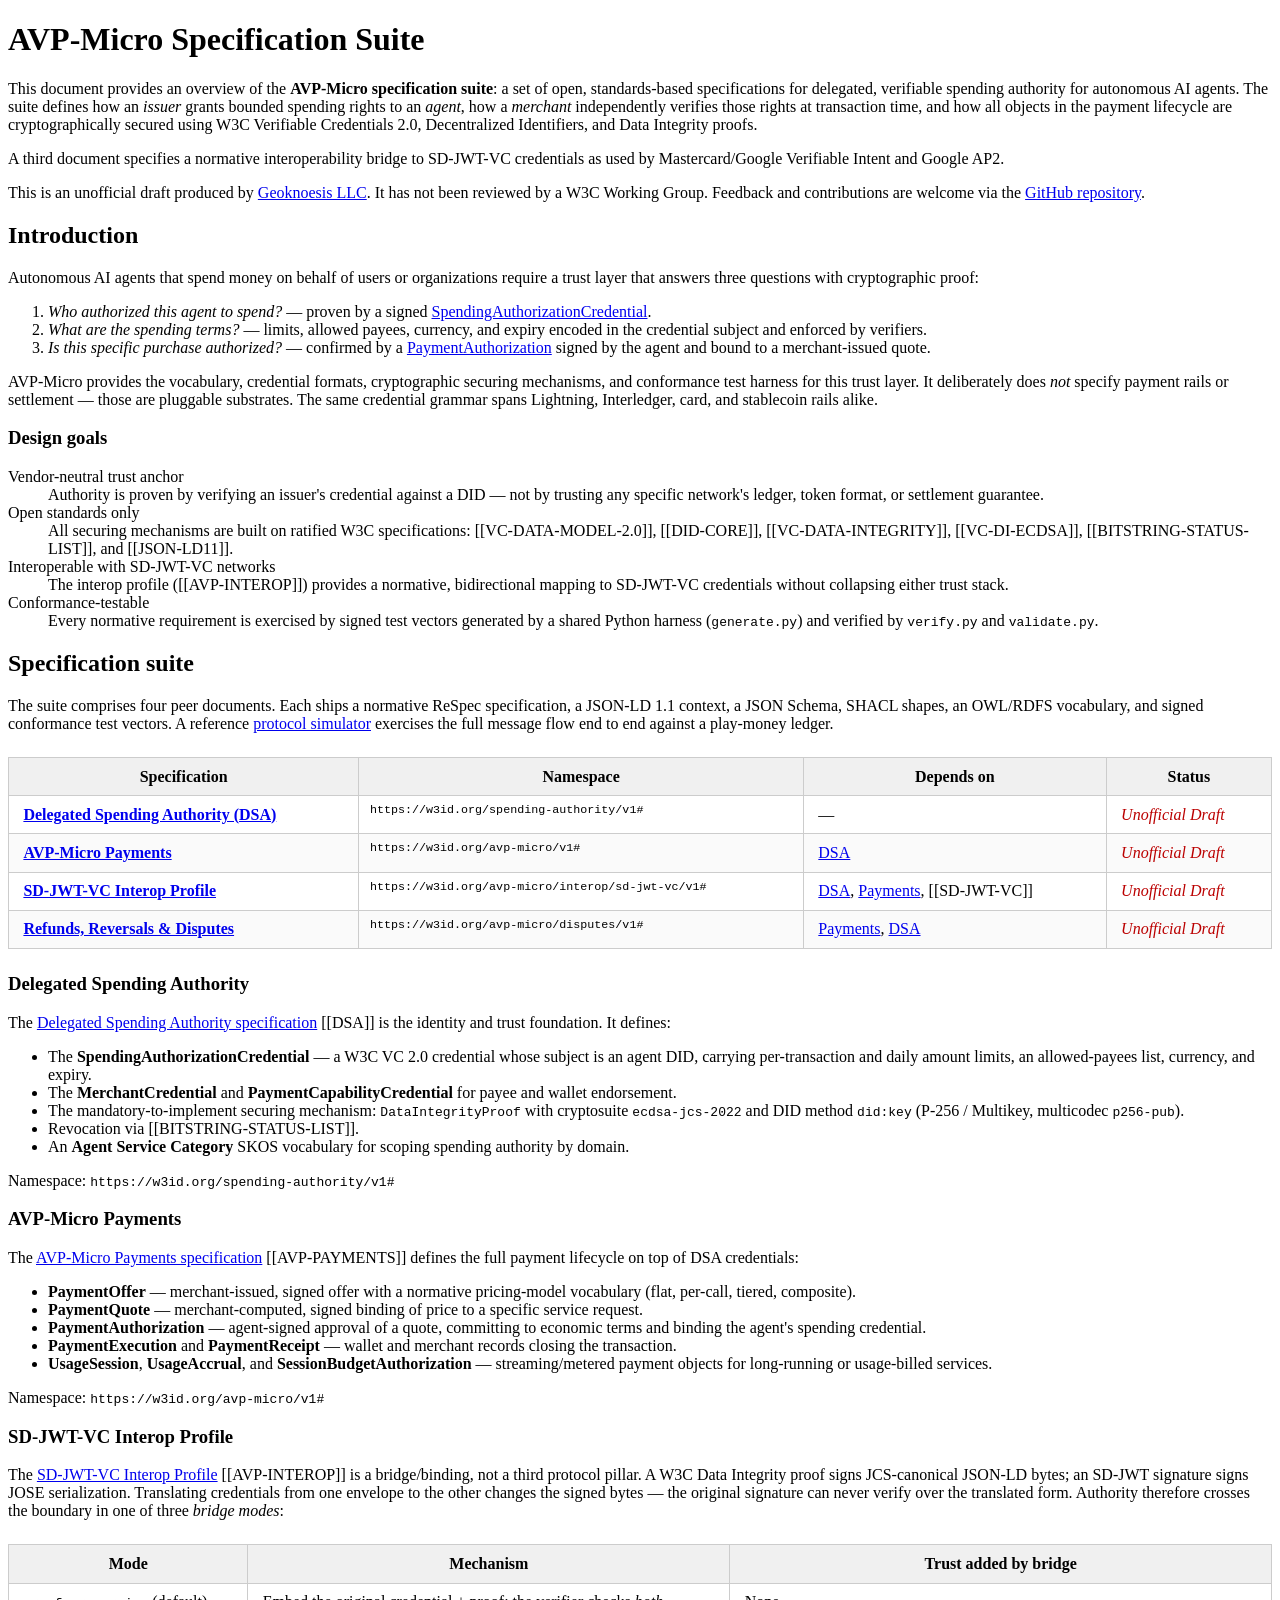
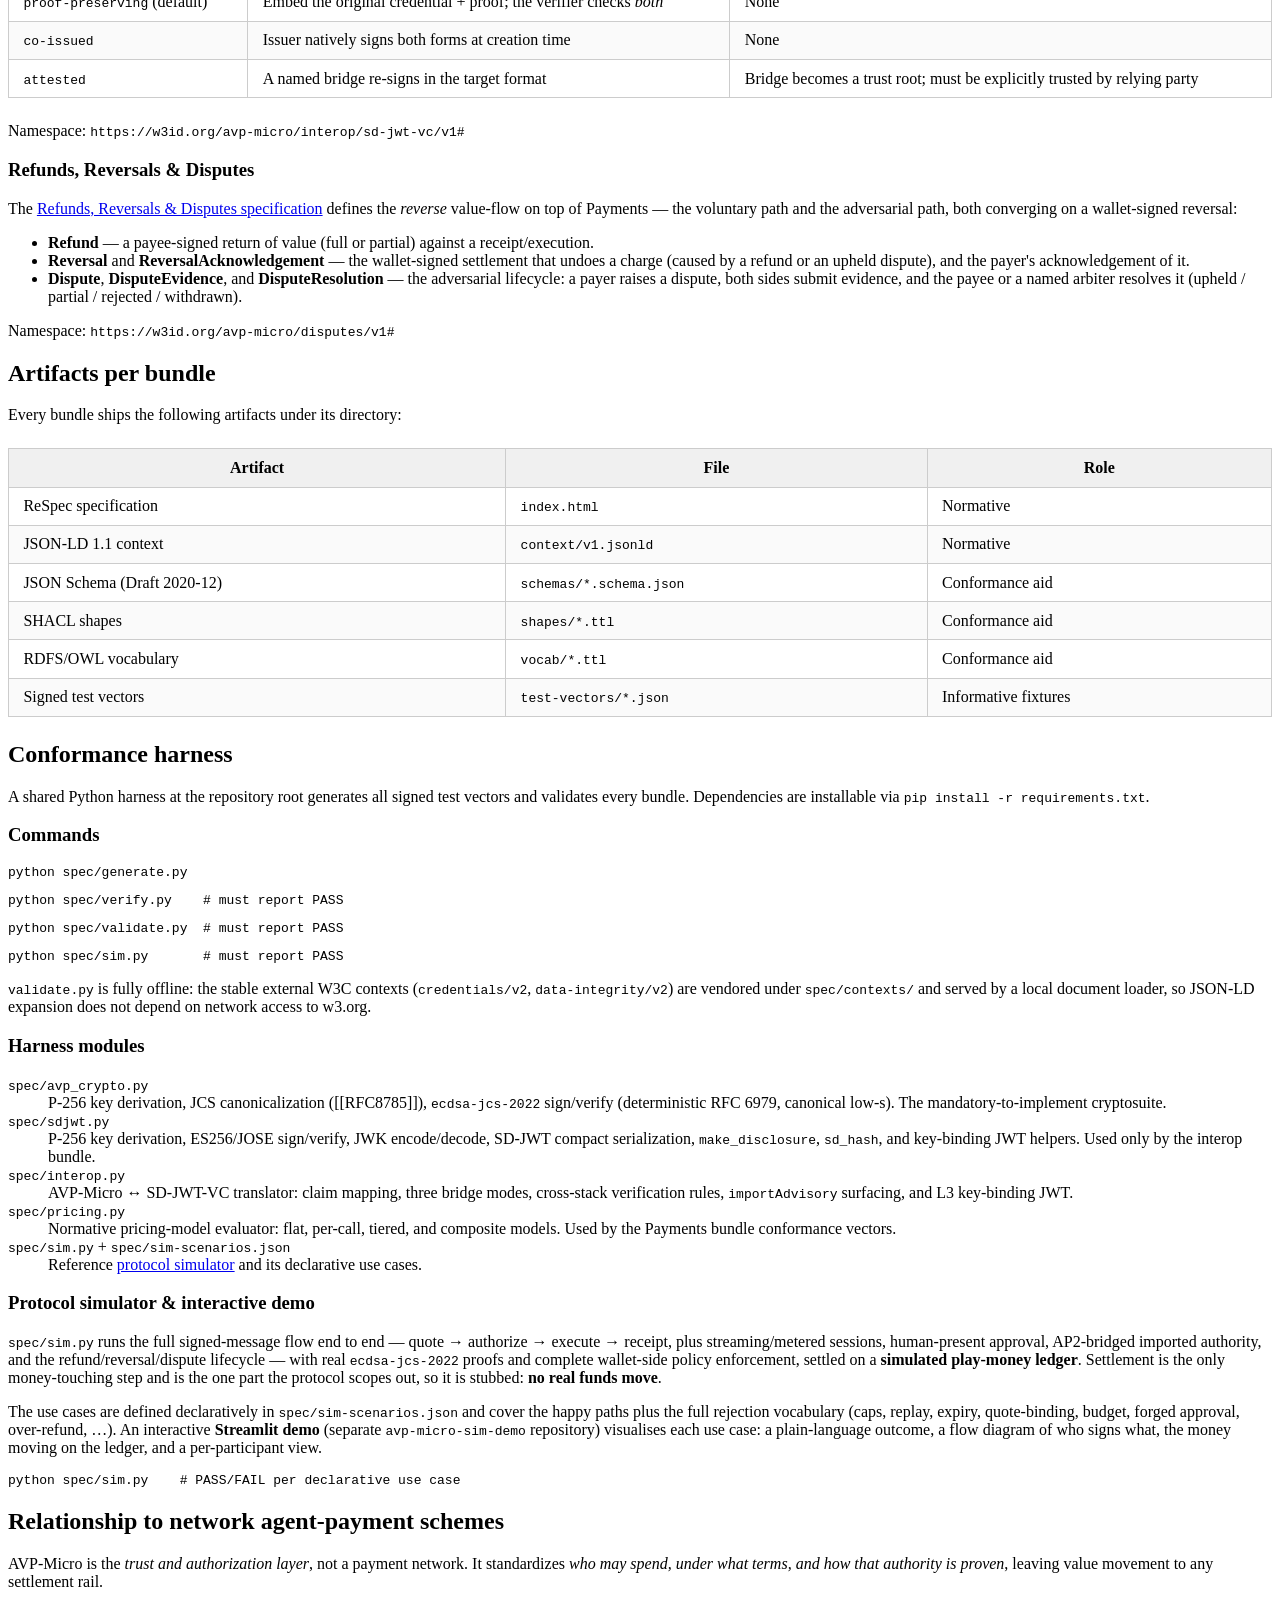
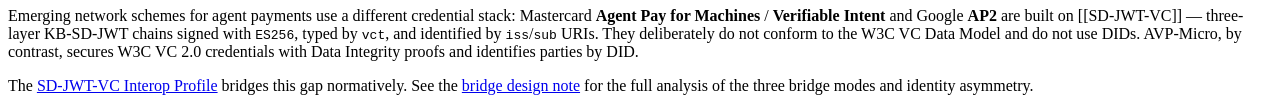
==== index.html @ 28536b00 "docs+sim: landing pages cover 4 bundles + simulator; add pay-per-token streaming - index.html / READ" ====
<!DOCTYPE html>
<html lang="en">
<head>
  <meta charset="utf-8">
  <title>AVP-Micro Specification Suite</title>
  <script src="https://www.w3.org/Tools/respec/respec-w3c" class="remove" defer></script>
  <script class="remove">
    const respecConfig = {
      specStatus: "unofficial",
      shortName: "avp-micro",
      subtitle: "Vendor-neutral trust and authorization for AI agent payments",
      edDraftURI: "https://geoknoesis.github.io/avp-micro-spec/",
      editors: [
        {
          name: "Stephane Fellah",
          company: "Geoknoesis LLC",
          companyURL: "https://geoknoesis.com",
        },
      ],
      github: {
        repoURL: "https://github.com/geoknoesis/avp-micro-spec",
        branch: "master",
      },
      license: "cc-by",
      lint: { "no-unused-dfns": false },
      xref: ["vc-data-model-2.0", "did-core", "INFRA"],
      localBiblio: {
        "DSA": {
          title: "Delegated Spending Authority",
          href: "spec/authority/",
          publisher: "Geoknoesis LLC",
        },
        "AVP-PAYMENTS": {
          title: "AVP-Micro Payments",
          href: "spec/payments/",
          publisher: "Geoknoesis LLC",
        },
        "AVP-INTEROP": {
          title: "AVP-Micro ⇄ SD-JWT-VC Interop Profile",
          href: "spec/interop-sd-jwt-vc/",
          publisher: "Geoknoesis LLC",
        },
        "RFC8785": {
          title: "JSON Canonicalization Scheme (JCS)",
          href: "https://www.rfc-editor.org/rfc/rfc8785",
          authors: ["A. Rundgren", "B. Jordan", "S. Erdtman"],
          date: "June 2020",
          status: "Informational",
          publisher: "IETF",
        },
        "SD-JWT-VC": {
          title: "SD-JWT-based Verifiable Credentials (SD-JWT VC)",
          href: "https://www.ietf.org/archive/id/draft-ietf-oauth-sd-jwt-vc-08.html",
          publisher: "IETF",
        },
        "VC-DATA-INTEGRITY": {
          title: "Verifiable Credential Data Integrity 1.0",
          href: "https://www.w3.org/TR/vc-data-integrity/",
          status: "REC",
          publisher: "W3C",
        },
        "VC-DI-ECDSA": {
          title: "Verifiable Credential Data Integrity ECDSA Cryptosuites v1.0",
          href: "https://www.w3.org/TR/vc-di-ecdsa/",
          status: "REC",
          publisher: "W3C",
        },
        "VC-DI-EDDSA": {
          title: "Verifiable Credential Data Integrity EdDSA Cryptosuites v1.0",
          href: "https://www.w3.org/TR/vc-di-eddsa/",
          status: "REC",
          publisher: "W3C",
        },
        "BITSTRING-STATUS-LIST": {
          title: "Bitstring Status List v1.0",
          href: "https://www.w3.org/TR/vc-bitstring-status-list/",
          status: "REC",
          publisher: "W3C",
        },
        "JSON-LD11": {
          title: "JSON-LD 1.1",
          href: "https://www.w3.org/TR/json-ld11/",
          status: "REC",
          publisher: "W3C",
        },
      },
    };
  </script>
  <style>
    .spec-table { width: 100%; border-collapse: collapse; margin: 1.5em 0; }
    .spec-table th, .spec-table td { padding: .6em .9em; border: 1px solid #ccc; vertical-align: top; }
    .spec-table th { background: #f0f0f0; font-weight: bold; }
    .spec-table tr:nth-child(even) td { background: #fafafa; }
    .dep-arrow { color: #666; font-size: .9em; }
    .status-unofficial { color: #b00; font-style: italic; }
    .artifact-list { margin: 0; padding-left: 1.4em; }
    .artifact-list li { margin: .25em 0; }
    .namespace { font-family: monospace; font-size: .9em; word-break: break-all; }
  </style>
</head>
<body>

<h1 id="title">AVP-Micro Specification Suite</h1>

<!-- ═══════════════════ ABSTRACT ═══════════════════ -->
<section id="abstract">
  <p>
    This document provides an overview of the <strong>AVP-Micro specification suite</strong>:
    a set of open, standards-based specifications for delegated, verifiable spending authority
    for autonomous AI agents. The suite defines how an <em>issuer</em> grants bounded spending
    rights to an <em>agent</em>, how a <em>merchant</em> independently verifies those rights at
    transaction time, and how all objects in the payment lifecycle are cryptographically secured
    using W3C Verifiable Credentials 2.0, Decentralized Identifiers, and Data Integrity proofs.
  </p>
  <p>
    A third document specifies a normative interoperability bridge to SD-JWT-VC credentials as
    used by Mastercard/Google Verifiable Intent and Google AP2.
  </p>
</section>

<!-- ═══════════════════ SOTD ═══════════════════ -->
<section id="sotd">
  <p>
    This is an unofficial draft produced by
    <a href="https://geoknoesis.com">Geoknoesis LLC</a>. It has not been reviewed by a W3C
    Working Group. Feedback and contributions are welcome via the
    <a href="https://github.com/geoknoesis/avp-micro-spec">GitHub repository</a>.
  </p>
</section>

<!-- ═══════════════════ INTRODUCTION ═══════════════════ -->
<section id="introduction">
  <h2>Introduction</h2>
  <p>
    Autonomous AI agents that spend money on behalf of users or organizations require a trust
    layer that answers three questions with cryptographic proof:
  </p>
  <ol>
    <li><em>Who authorized this agent to spend?</em> — proven by a signed
      <a href="spec/authority/#dfn-spendingauthorizationcredential">SpendingAuthorizationCredential</a>.</li>
    <li><em>What are the spending terms?</em> — limits, allowed payees, currency, and expiry
      encoded in the credential subject and enforced by verifiers.</li>
    <li><em>Is this specific purchase authorized?</em> — confirmed by a
      <a href="spec/payments/#dfn-paymentauthorization">PaymentAuthorization</a> signed by the
      agent and bound to a merchant-issued quote.</li>
  </ol>
  <p>
    AVP-Micro provides the vocabulary, credential formats, cryptographic securing mechanisms,
    and conformance test harness for this trust layer. It deliberately does <em>not</em> specify
    payment rails or settlement — those are pluggable substrates. The same credential grammar
    spans Lightning, Interledger, card, and stablecoin rails alike.
  </p>

  <section id="design-goals">
    <h3>Design goals</h3>
    <dl>
      <dt>Vendor-neutral trust anchor</dt>
      <dd>Authority is proven by verifying an issuer's credential against a DID — not by
        trusting any specific network's ledger, token format, or settlement guarantee.</dd>
      <dt>Open standards only</dt>
      <dd>All securing mechanisms are built on ratified W3C specifications:
        [[VC-DATA-MODEL-2.0]], [[DID-CORE]], [[VC-DATA-INTEGRITY]], [[VC-DI-ECDSA]],
        [[BITSTRING-STATUS-LIST]], and [[JSON-LD11]].</dd>
      <dt>Interoperable with SD-JWT-VC networks</dt>
      <dd>The interop profile ([[AVP-INTEROP]]) provides a normative, bidirectional mapping to
        SD-JWT-VC credentials without collapsing either trust stack.</dd>
      <dt>Conformance-testable</dt>
      <dd>Every normative requirement is exercised by signed test vectors generated by a shared
        Python harness (<code>generate.py</code>) and verified by <code>verify.py</code> and
        <code>validate.py</code>.</dd>
    </dl>
  </section>
</section>

<!-- ═══════════════════ SPECIFICATION SUITE ═══════════════════ -->
<section id="suite">
  <h2>Specification suite</h2>
  <p>
    The suite comprises four peer documents. Each ships a normative ReSpec specification,
    a JSON-LD 1.1 context, a JSON Schema, SHACL shapes, an OWL/RDFS vocabulary, and signed
    conformance test vectors. A reference <a href="#simulator">protocol simulator</a> exercises
    the full message flow end to end against a play-money ledger.
  </p>

  <table class="spec-table">
    <thead>
      <tr>
        <th>Specification</th>
        <th>Namespace</th>
        <th>Depends on</th>
        <th>Status</th>
      </tr>
    </thead>
    <tbody>
      <tr>
        <td><a href="spec/authority/"><strong>Delegated Spending Authority (DSA)</strong></a></td>
        <td class="namespace">https://w3id.org/spending-authority/v1#</td>
        <td>—</td>
        <td class="status-unofficial">Unofficial Draft</td>
      </tr>
      <tr>
        <td><a href="spec/payments/"><strong>AVP-Micro Payments</strong></a></td>
        <td class="namespace">https://w3id.org/avp-micro/v1#</td>
        <td><a href="spec/authority/">DSA</a></td>
        <td class="status-unofficial">Unofficial Draft</td>
      </tr>
      <tr>
        <td><a href="spec/interop-sd-jwt-vc/"><strong>SD-JWT-VC Interop Profile</strong></a></td>
        <td class="namespace">https://w3id.org/avp-micro/interop/sd-jwt-vc/v1#</td>
        <td><a href="spec/authority/">DSA</a>, <a href="spec/payments/">Payments</a>, [[SD-JWT-VC]]</td>
        <td class="status-unofficial">Unofficial Draft</td>
      </tr>
      <tr>
        <td><a href="spec/disputes/"><strong>Refunds, Reversals &amp; Disputes</strong></a></td>
        <td class="namespace">https://w3id.org/avp-micro/disputes/v1#</td>
        <td><a href="spec/payments/">Payments</a>, <a href="spec/authority/">DSA</a></td>
        <td class="status-unofficial">Unofficial Draft</td>
      </tr>
    </tbody>
  </table>

  <section id="dsa-overview">
    <h3>Delegated Spending Authority</h3>
    <p>
      The <a href="spec/authority/">Delegated Spending Authority specification</a> [[DSA]] is
      the identity and trust foundation. It defines:
    </p>
    <ul>
      <li>The <strong>SpendingAuthorizationCredential</strong> — a W3C VC 2.0 credential whose
        subject is an agent DID, carrying per-transaction and daily amount limits, an
        allowed-payees list, currency, and expiry.</li>
      <li>The <strong>MerchantCredential</strong> and <strong>PaymentCapabilityCredential</strong>
        for payee and wallet endorsement.</li>
      <li>The mandatory-to-implement securing mechanism: <code>DataIntegrityProof</code> with
        cryptosuite <code>ecdsa-jcs-2022</code> and DID method <code>did:key</code>
        (P-256 / Multikey, multicodec <code>p256-pub</code>).</li>
      <li>Revocation via [[BITSTRING-STATUS-LIST]].</li>
      <li>An <strong>Agent Service Category</strong> SKOS vocabulary for scoping spending
        authority by domain.</li>
    </ul>
    <p>Namespace: <code>https://w3id.org/spending-authority/v1#</code></p>
  </section>

  <section id="payments-overview">
    <h3>AVP-Micro Payments</h3>
    <p>
      The <a href="spec/payments/">AVP-Micro Payments specification</a> [[AVP-PAYMENTS]] defines
      the full payment lifecycle on top of DSA credentials:
    </p>
    <ul>
      <li><strong>PaymentOffer</strong> — merchant-issued, signed offer with a normative
        pricing-model vocabulary (flat, per-call, tiered, composite).</li>
      <li><strong>PaymentQuote</strong> — merchant-computed, signed binding of price to a
        specific service request.</li>
      <li><strong>PaymentAuthorization</strong> — agent-signed approval of a quote, committing
        to economic terms and binding the agent's spending credential.</li>
      <li><strong>PaymentExecution</strong> and <strong>PaymentReceipt</strong> — wallet and
        merchant records closing the transaction.</li>
      <li><strong>UsageSession</strong>, <strong>UsageAccrual</strong>, and
        <strong>SessionBudgetAuthorization</strong> — streaming/metered payment objects for
        long-running or usage-billed services.</li>
    </ul>
    <p>Namespace: <code>https://w3id.org/avp-micro/v1#</code></p>
  </section>

  <section id="interop-overview">
    <h3>SD-JWT-VC Interop Profile</h3>
    <p>
      The <a href="spec/interop-sd-jwt-vc/">SD-JWT-VC Interop Profile</a> [[AVP-INTEROP]] is a
      bridge/binding, not a third protocol pillar. A W3C Data Integrity proof signs
      JCS-canonical JSON-LD bytes; an SD-JWT signature signs JOSE serialization. Translating
      credentials from one envelope to the other changes the signed bytes — the original
      signature can never verify over the translated form. Authority therefore crosses the
      boundary in one of three <dfn>bridge modes</dfn>:
    </p>
    <table class="spec-table">
      <thead>
        <tr><th>Mode</th><th>Mechanism</th><th>Trust added by bridge</th></tr>
      </thead>
      <tbody>
        <tr>
          <td><code>proof-preserving</code> (default)</td>
          <td>Embed the original credential + proof; the verifier checks <em>both</em></td>
          <td>None</td>
        </tr>
        <tr>
          <td><code>co-issued</code></td>
          <td>Issuer natively signs both forms at creation time</td>
          <td>None</td>
        </tr>
        <tr>
          <td><code>attested</code></td>
          <td>A named bridge re-signs in the target format</td>
          <td>Bridge becomes a trust root; must be explicitly trusted by relying party</td>
        </tr>
      </tbody>
    </table>
    <p>Namespace: <code>https://w3id.org/avp-micro/interop/sd-jwt-vc/v1#</code></p>
  </section>

  <section id="disputes-overview">
    <h3>Refunds, Reversals &amp; Disputes</h3>
    <p>
      The <a href="spec/disputes/">Refunds, Reversals &amp; Disputes specification</a> defines the
      <em>reverse</em> value-flow on top of Payments — the voluntary path and the adversarial
      path, both converging on a wallet-signed reversal:
    </p>
    <ul>
      <li><strong>Refund</strong> — a payee-signed return of value (full or partial) against a
        receipt/execution.</li>
      <li><strong>Reversal</strong> and <strong>ReversalAcknowledgement</strong> — the
        wallet-signed settlement that undoes a charge (caused by a refund or an upheld dispute),
        and the payer's acknowledgement of it.</li>
      <li><strong>Dispute</strong>, <strong>DisputeEvidence</strong>, and
        <strong>DisputeResolution</strong> — the adversarial lifecycle: a payer raises a dispute,
        both sides submit evidence, and the payee or a named arbiter resolves it (upheld /
        partial / rejected / withdrawn).</li>
    </ul>
    <p>Namespace: <code>https://w3id.org/avp-micro/disputes/v1#</code></p>
  </section>
</section>

<!-- ═══════════════════ ARTIFACTS ═══════════════════ -->
<section id="artifacts">
  <h2>Artifacts per bundle</h2>
  <p>Every bundle ships the following artifacts under its directory:</p>
  <table class="spec-table">
    <thead>
      <tr><th>Artifact</th><th>File</th><th>Role</th></tr>
    </thead>
    <tbody>
      <tr>
        <td>ReSpec specification</td>
        <td><code>index.html</code></td>
        <td>Normative</td>
      </tr>
      <tr>
        <td>JSON-LD 1.1 context</td>
        <td><code>context/v1.jsonld</code></td>
        <td>Normative</td>
      </tr>
      <tr>
        <td>JSON Schema (Draft 2020-12)</td>
        <td><code>schemas/*.schema.json</code></td>
        <td>Conformance aid</td>
      </tr>
      <tr>
        <td>SHACL shapes</td>
        <td><code>shapes/*.ttl</code></td>
        <td>Conformance aid</td>
      </tr>
      <tr>
        <td>RDFS/OWL vocabulary</td>
        <td><code>vocab/*.ttl</code></td>
        <td>Conformance aid</td>
      </tr>
      <tr>
        <td>Signed test vectors</td>
        <td><code>test-vectors/*.json</code></td>
        <td>Informative fixtures</td>
      </tr>
    </tbody>
  </table>
</section>

<!-- ═══════════════════ CONFORMANCE HARNESS ═══════════════════ -->
<section id="harness">
  <h2>Conformance harness</h2>
  <p>
    A shared Python harness at the repository root generates all signed test vectors and
    validates every bundle. Dependencies are installable via <code>pip install -r
    requirements.txt</code>.
  </p>

  <section id="harness-commands">
    <h3>Commands</h3>
    <pre class="example" title="Regenerate all test vectors">python spec/generate.py</pre>
    <pre class="example" title="Verify proofs, bindings, policy, and interop round-trip">python spec/verify.py    # must report PASS</pre>
    <pre class="example" title="Validate Turtle, JSON-LD expansion, JSON Schema, and SHACL">python spec/validate.py  # must report PASS</pre>
    <pre class="example" title="Run the protocol simulator over the declarative use cases">python spec/sim.py       # must report PASS</pre>
    <p>
      <code>validate.py</code> is fully offline: the stable external W3C contexts
      (<code>credentials/v2</code>, <code>data-integrity/v2</code>) are vendored under
      <code>spec/contexts/</code> and served by a local document loader, so JSON-LD
      expansion does not depend on network access to w3.org.
    </p>
  </section>

  <section id="harness-modules">
    <h3>Harness modules</h3>
    <dl>
      <dt><code>spec/avp_crypto.py</code></dt>
      <dd>P-256 key derivation, JCS canonicalization ([[RFC8785]]),
        <code>ecdsa-jcs-2022</code> sign/verify (deterministic RFC 6979, canonical
        low-s). The mandatory-to-implement cryptosuite.</dd>
      <dt><code>spec/sdjwt.py</code></dt>
      <dd>P-256 key derivation, ES256/JOSE sign/verify, JWK encode/decode, SD-JWT compact
        serialization, <code>make_disclosure</code>, <code>sd_hash</code>, and key-binding
        JWT helpers. Used only by the interop bundle.</dd>
      <dt><code>spec/interop.py</code></dt>
      <dd>AVP-Micro ↔ SD-JWT-VC translator: claim mapping, three bridge modes, cross-stack
        verification rules, <code>importAdvisory</code> surfacing, and L3 key-binding JWT.</dd>
      <dt><code>spec/pricing.py</code></dt>
      <dd>Normative pricing-model evaluator: flat, per-call, tiered, and composite models.
        Used by the Payments bundle conformance vectors.</dd>
      <dt><code>spec/sim.py</code> + <code>spec/sim-scenarios.json</code></dt>
      <dd>Reference <a href="#simulator">protocol simulator</a> and its declarative use cases.</dd>
    </dl>
  </section>

  <section id="simulator">
    <h3>Protocol simulator &amp; interactive demo</h3>
    <p>
      <code>spec/sim.py</code> runs the full signed-message flow end to end — quote → authorize
      → execute → receipt, plus streaming/metered sessions, human-present approval, AP2-bridged
      imported authority, and the refund/reversal/dispute lifecycle — with real
      <code>ecdsa-jcs-2022</code> proofs and complete wallet-side policy enforcement, settled on a
      <strong>simulated play-money ledger</strong>. Settlement is the only money-touching step and
      is the one part the protocol scopes out, so it is stubbed: <strong>no real funds move</strong>.
    </p>
    <p>
      The use cases are defined declaratively in <code>spec/sim-scenarios.json</code> and cover
      the happy paths plus the full rejection vocabulary (caps, replay, expiry, quote-binding,
      budget, forged approval, over-refund, …). An interactive
      <strong>Streamlit demo</strong> (separate <code>avp-micro-sim-demo</code> repository)
      visualises each use case: a plain-language outcome, a flow diagram of who signs what, the
      money moving on the ledger, and a per-participant view.
    </p>
    <pre class="example" title="Run the simulator headless">python spec/sim.py    # PASS/FAIL per declarative use case</pre>
  </section>
</section>

<!-- ═══════════════════ RELATIONSHIPS ═══════════════════ -->
<section id="ecosystem">
  <h2>Relationship to network agent-payment schemes</h2>
  <p>
    AVP-Micro is the <em>trust and authorization layer</em>, not a payment network. It
    standardizes <em>who may spend, under what terms, and how that authority is proven</em>,
    leaving value movement to any settlement rail.
  </p>
  <p>
    Emerging network schemes for agent payments use a different credential stack:
    Mastercard <strong>Agent Pay for Machines</strong> / <strong>Verifiable Intent</strong>
    and Google <strong>AP2</strong> are built on [[SD-JWT-VC]] — three-layer KB-SD-JWT chains
    signed with <code>ES256</code>, typed by <code>vct</code>, and identified by
    <code>iss</code>/<code>sub</code> URIs. They deliberately do not conform to the
    W3C VC Data Model and do not use DIDs. AVP-Micro, by contrast, secures W3C VC 2.0
    credentials with Data Integrity proofs and identifies parties by DID.
  </p>
  <p>
    The <a href="spec/interop-sd-jwt-vc/">SD-JWT-VC Interop Profile</a> bridges this gap
    normatively. See the
    <a href="https://github.com/geoknoesis/avp-micro-spec/blob/master/docs/superpowers/specs/2026-06-11-avp-sdjwt-vc-bridge-design.md">bridge design note</a>
    for the full analysis of the three bridge modes and identity asymmetry.
  </p>
</section>

</body>
</html>
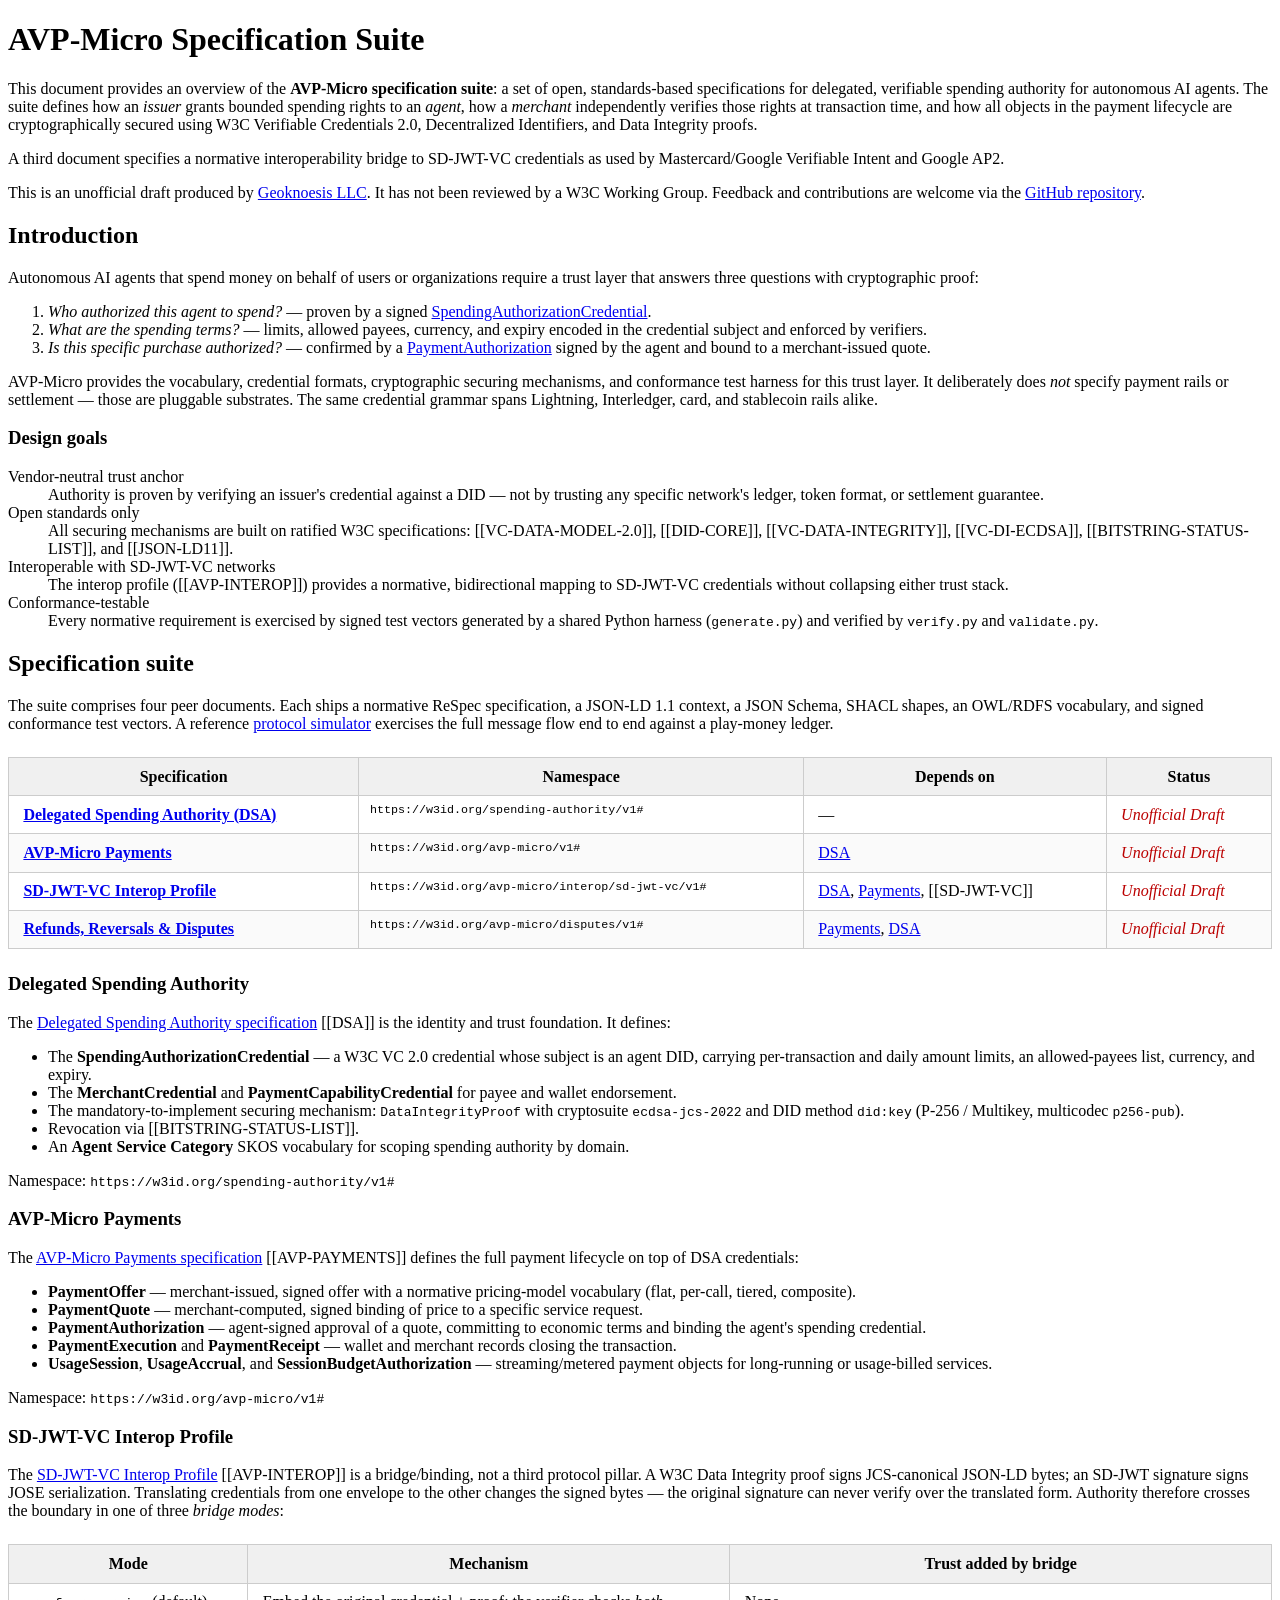
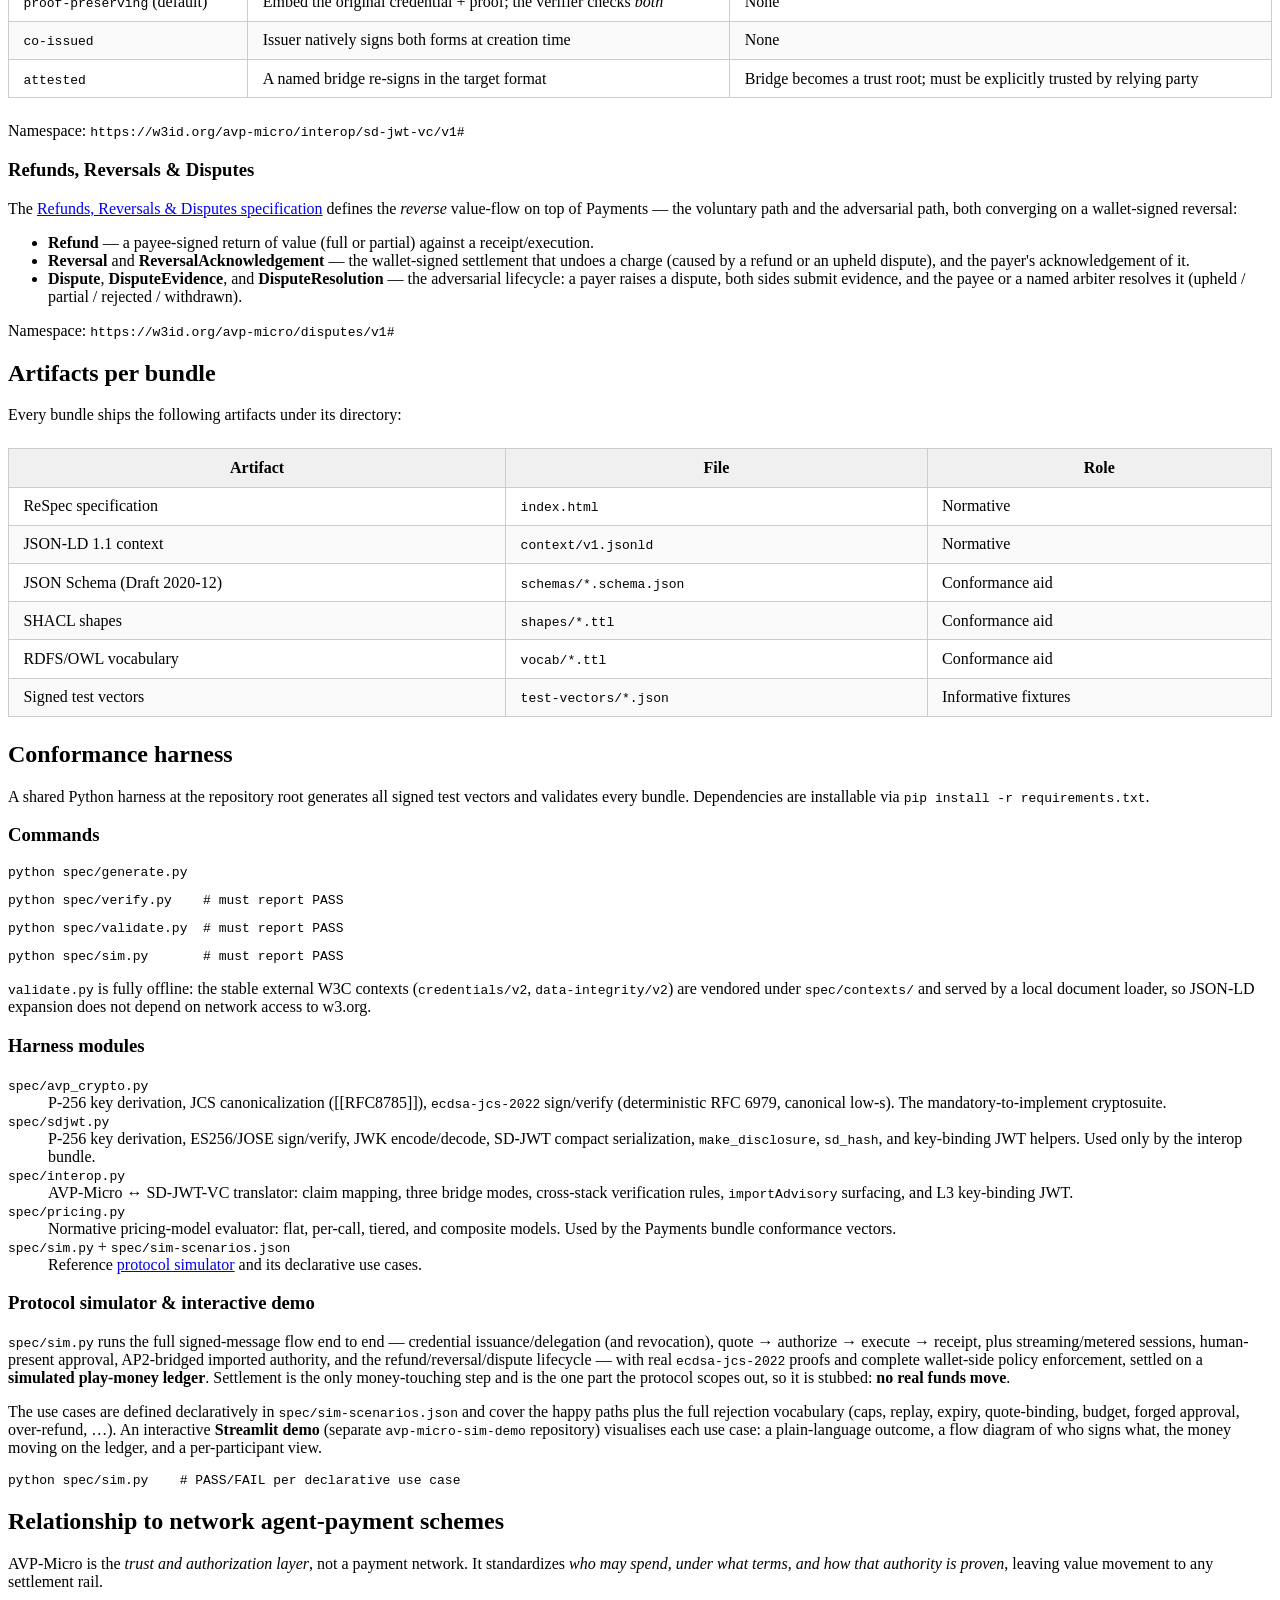
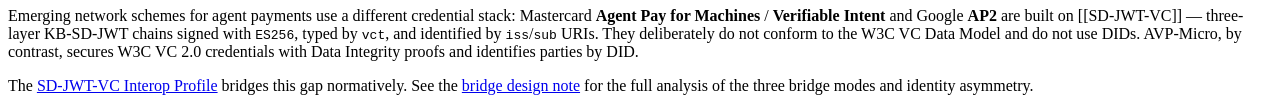
==== commit 5a4c253c: "feat(sim): make credential issuance a first-class, walked use case Delegation was only a preconditio" ====
--- a/index.html
+++ b/index.html
@@ -411,9 +411,10 @@
   <section id="simulator">
     <h3>Protocol simulator &amp; interactive demo</h3>
     <p>
-      <code>spec/sim.py</code> runs the full signed-message flow end to end — quote → authorize
-      → execute → receipt, plus streaming/metered sessions, human-present approval, AP2-bridged
-      imported authority, and the refund/reversal/dispute lifecycle — with real
+      <code>spec/sim.py</code> runs the full signed-message flow end to end — credential
+      issuance/delegation (and revocation), quote → authorize → execute → receipt, plus
+      streaming/metered sessions, human-present approval, AP2-bridged imported authority, and
+      the refund/reversal/dispute lifecycle — with real
       <code>ecdsa-jcs-2022</code> proofs and complete wallet-side policy enforcement, settled on a
       <strong>simulated play-money ledger</strong>. Settlement is the only money-touching step and
       is the one part the protocol scopes out, so it is stubbed: <strong>no real funds move</strong>.
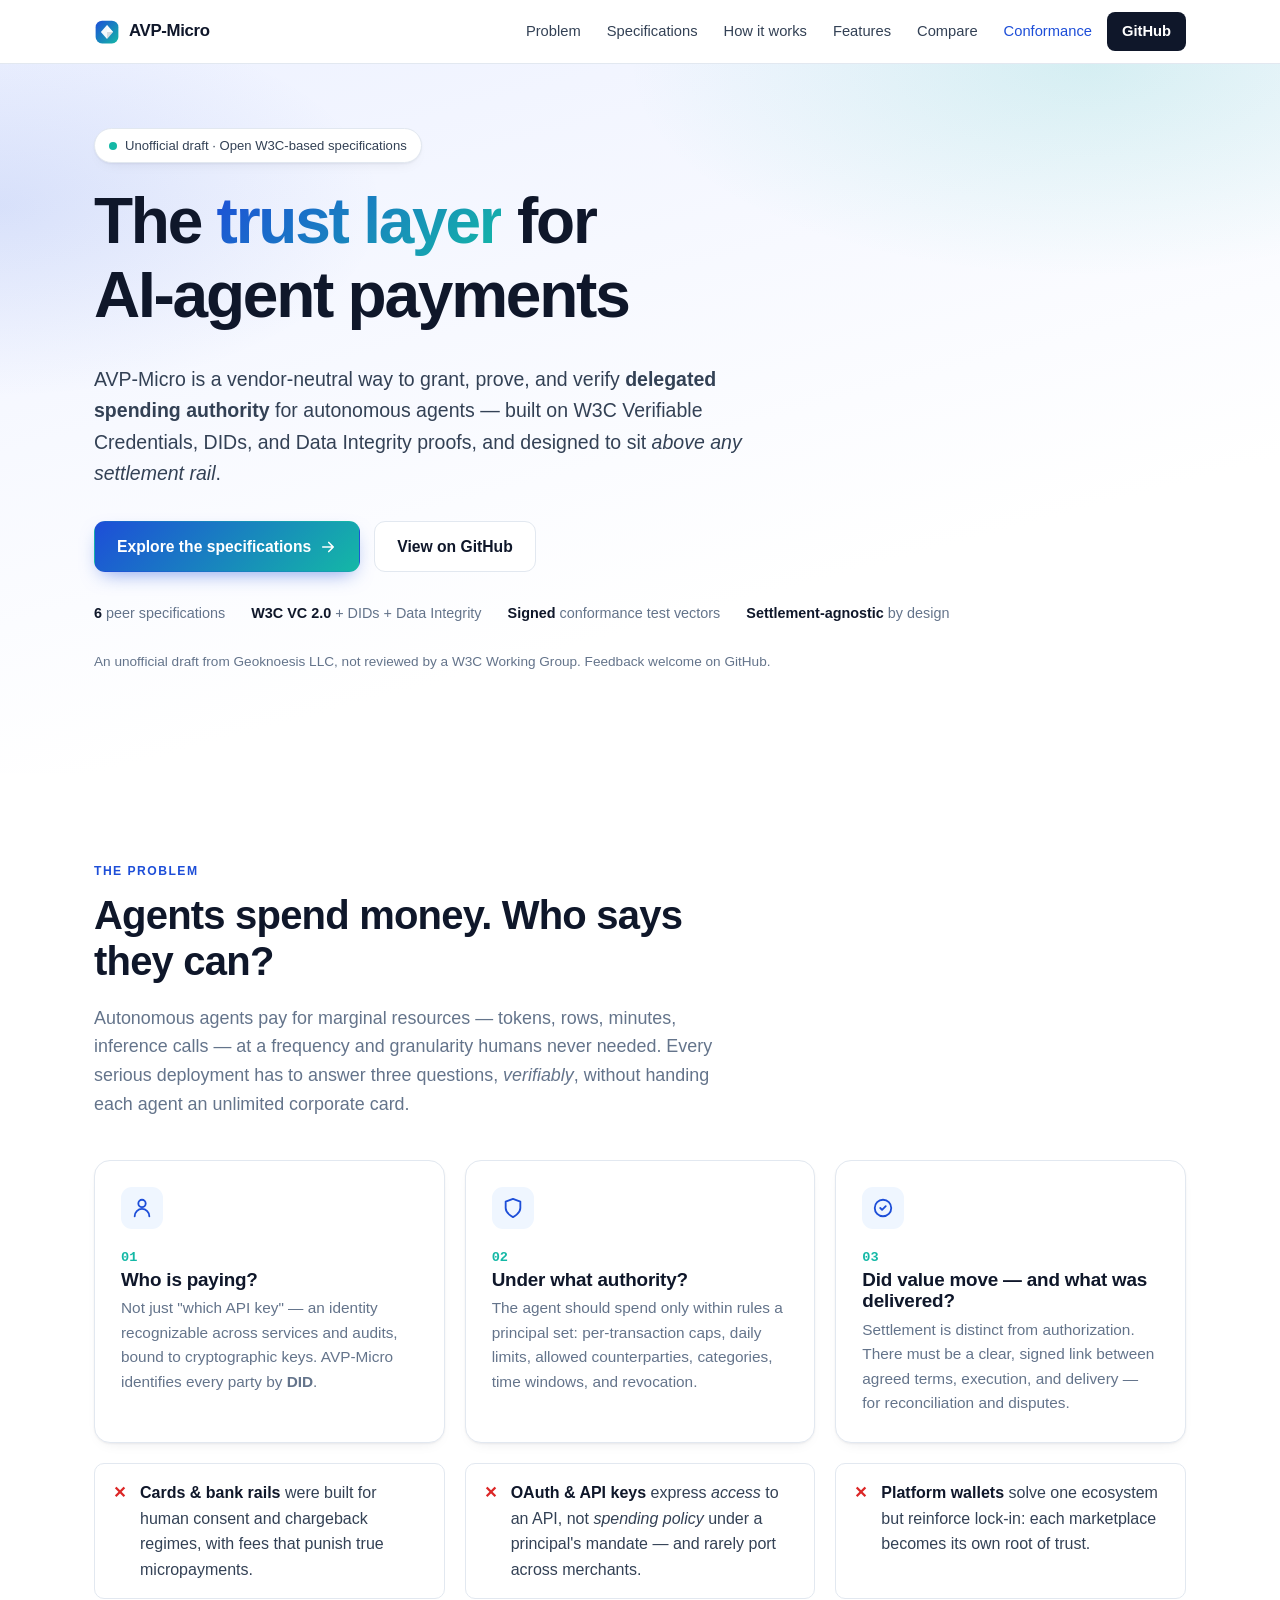
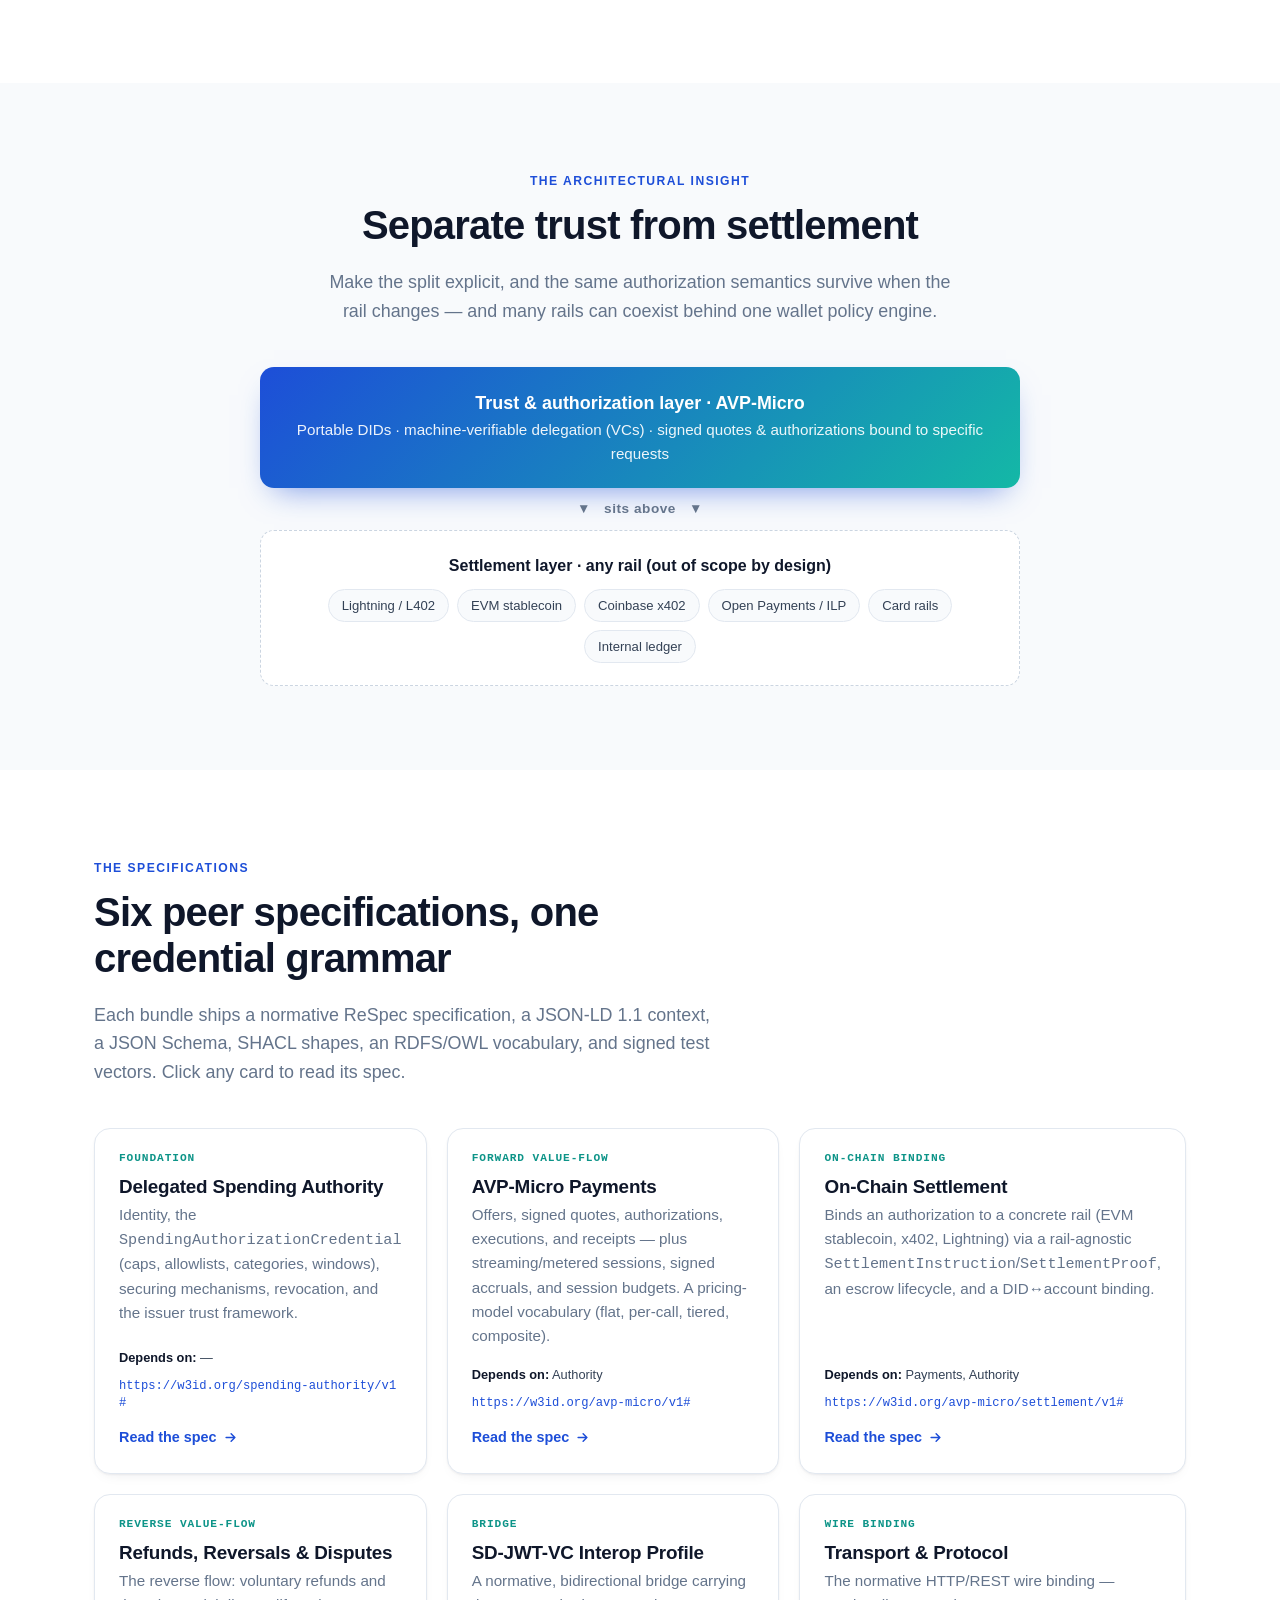
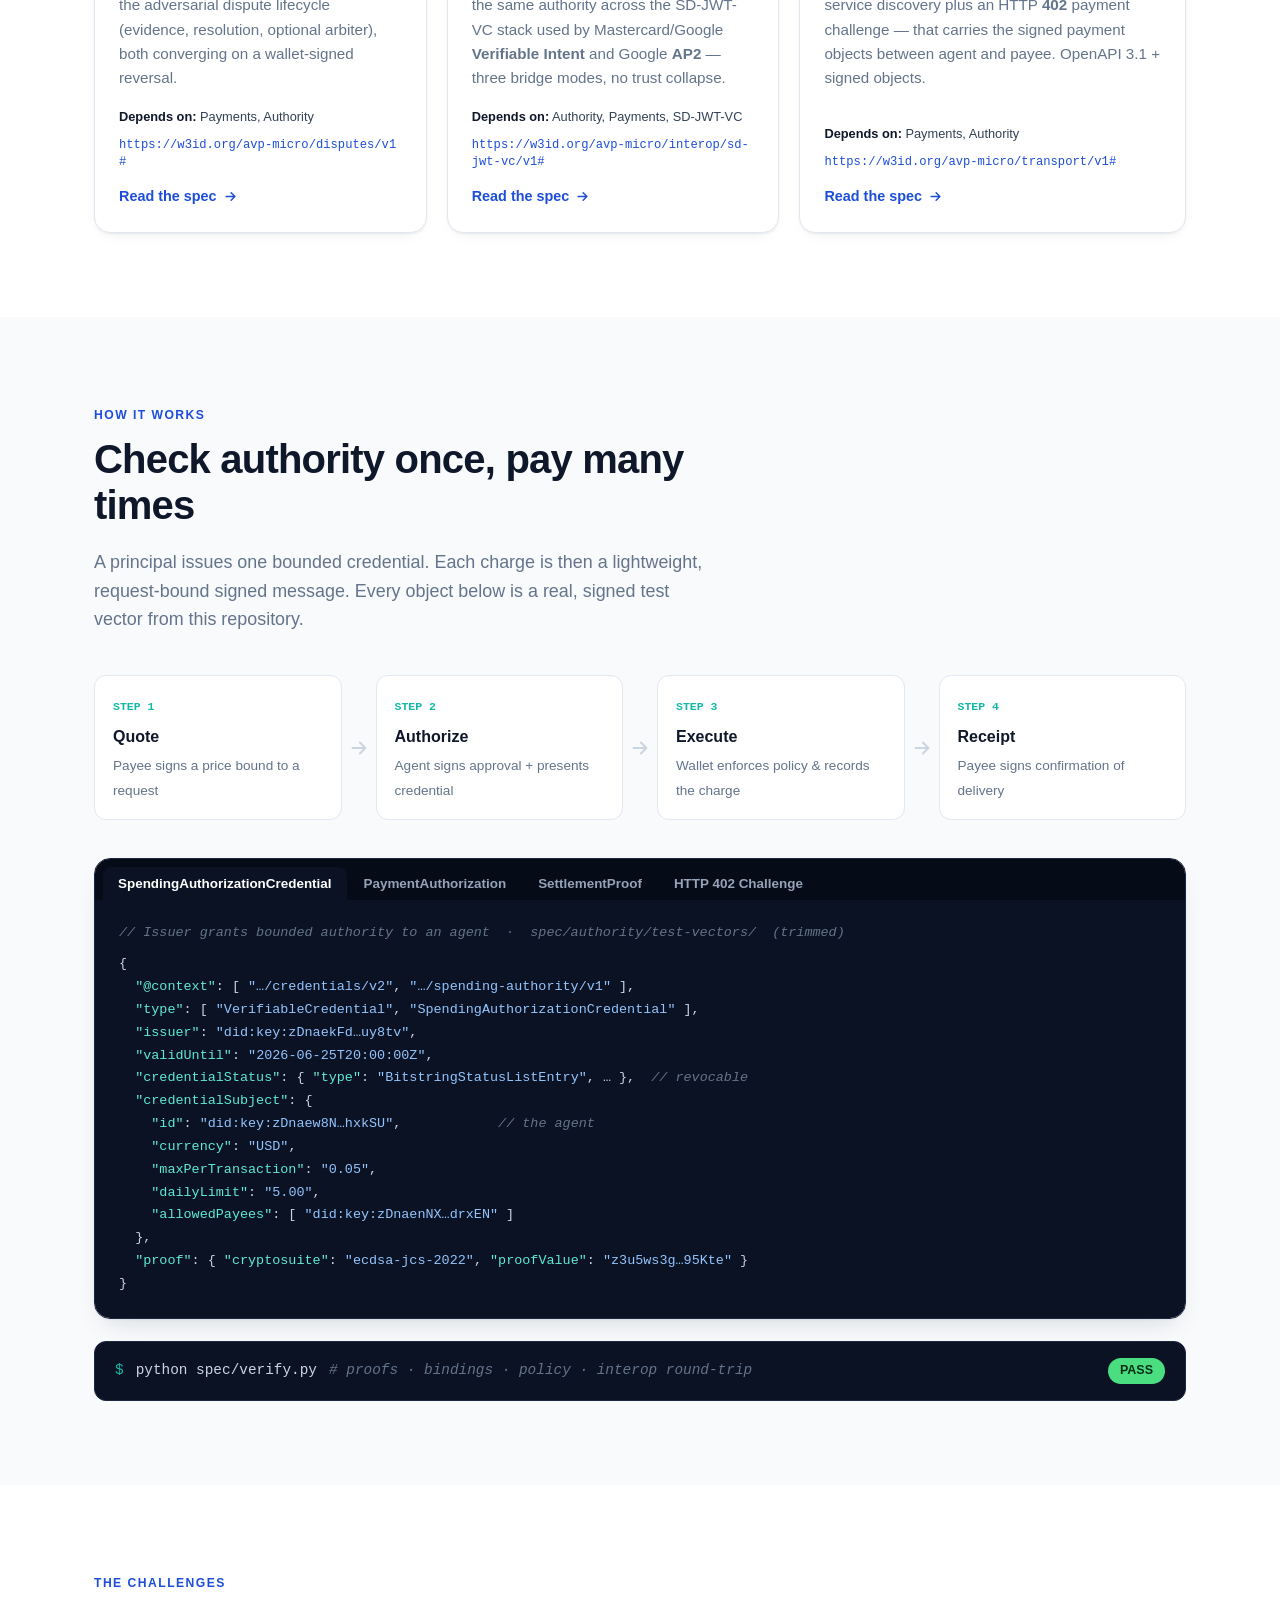
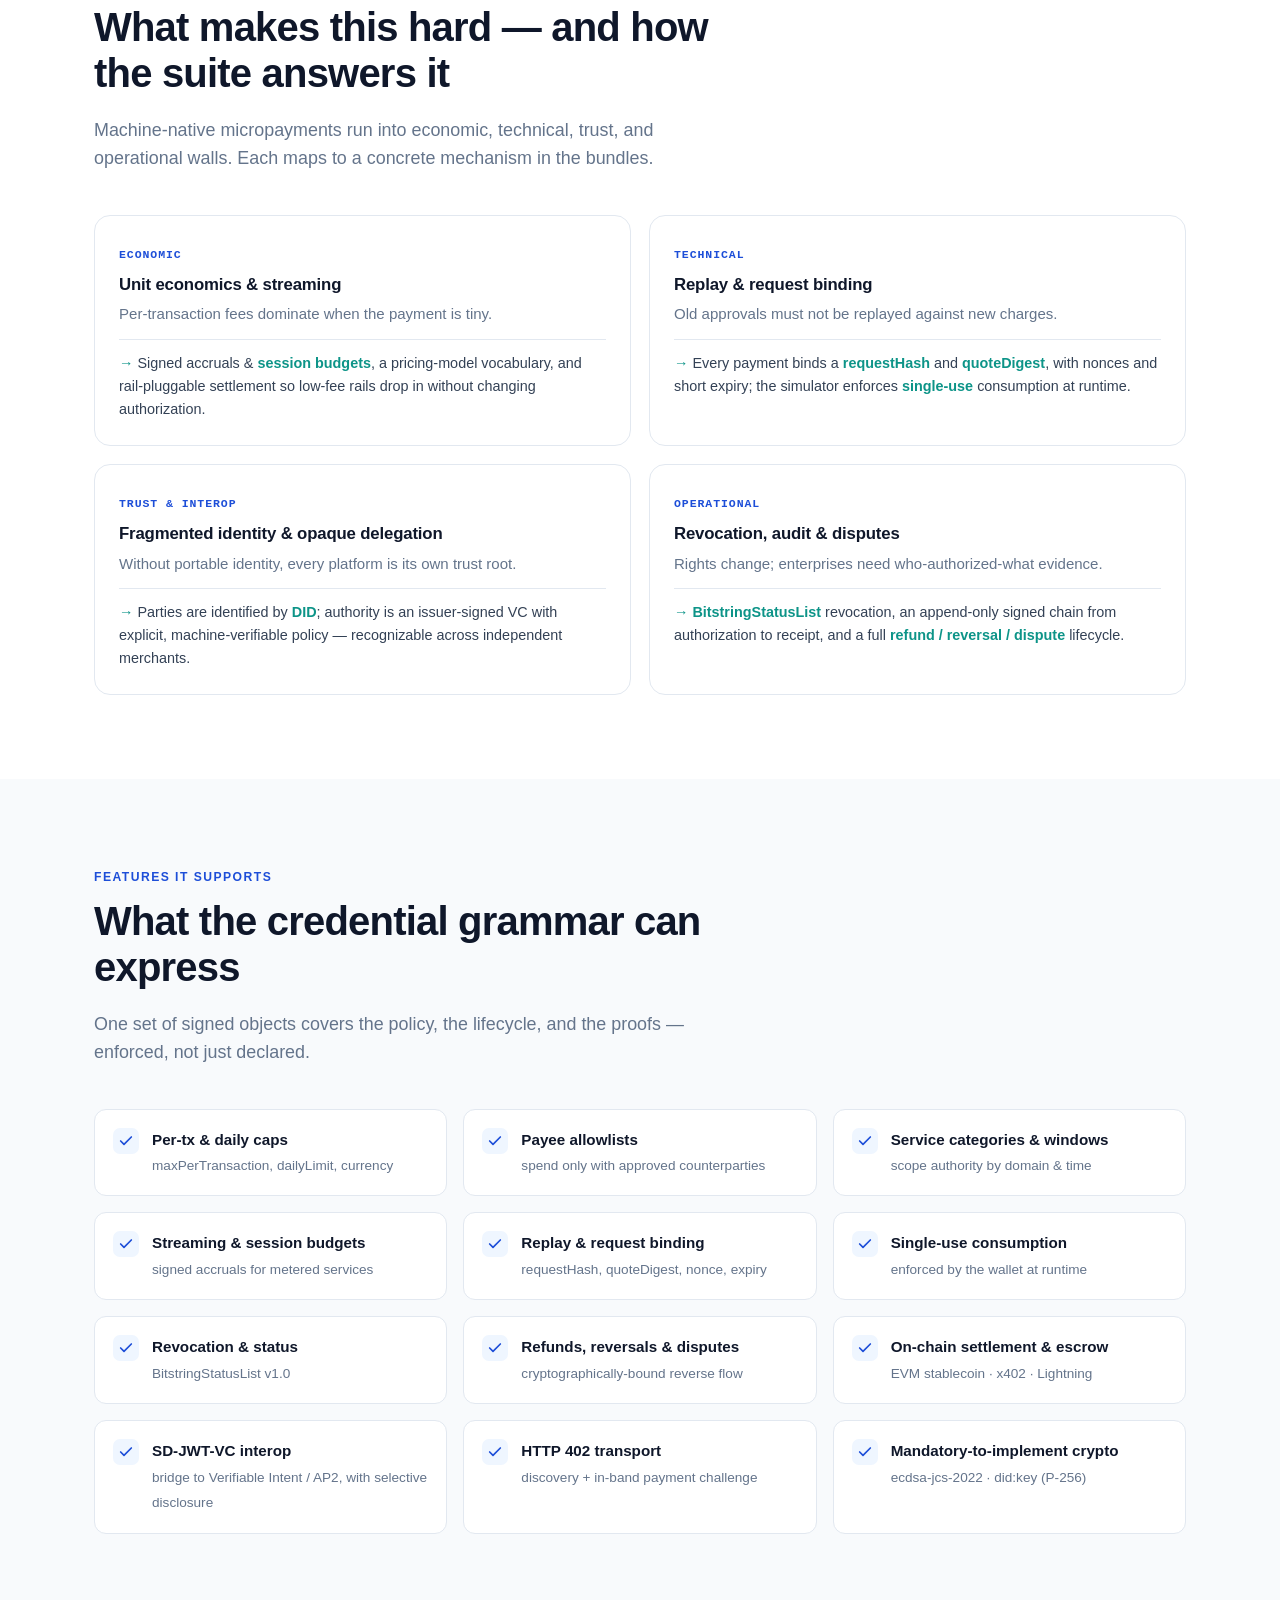
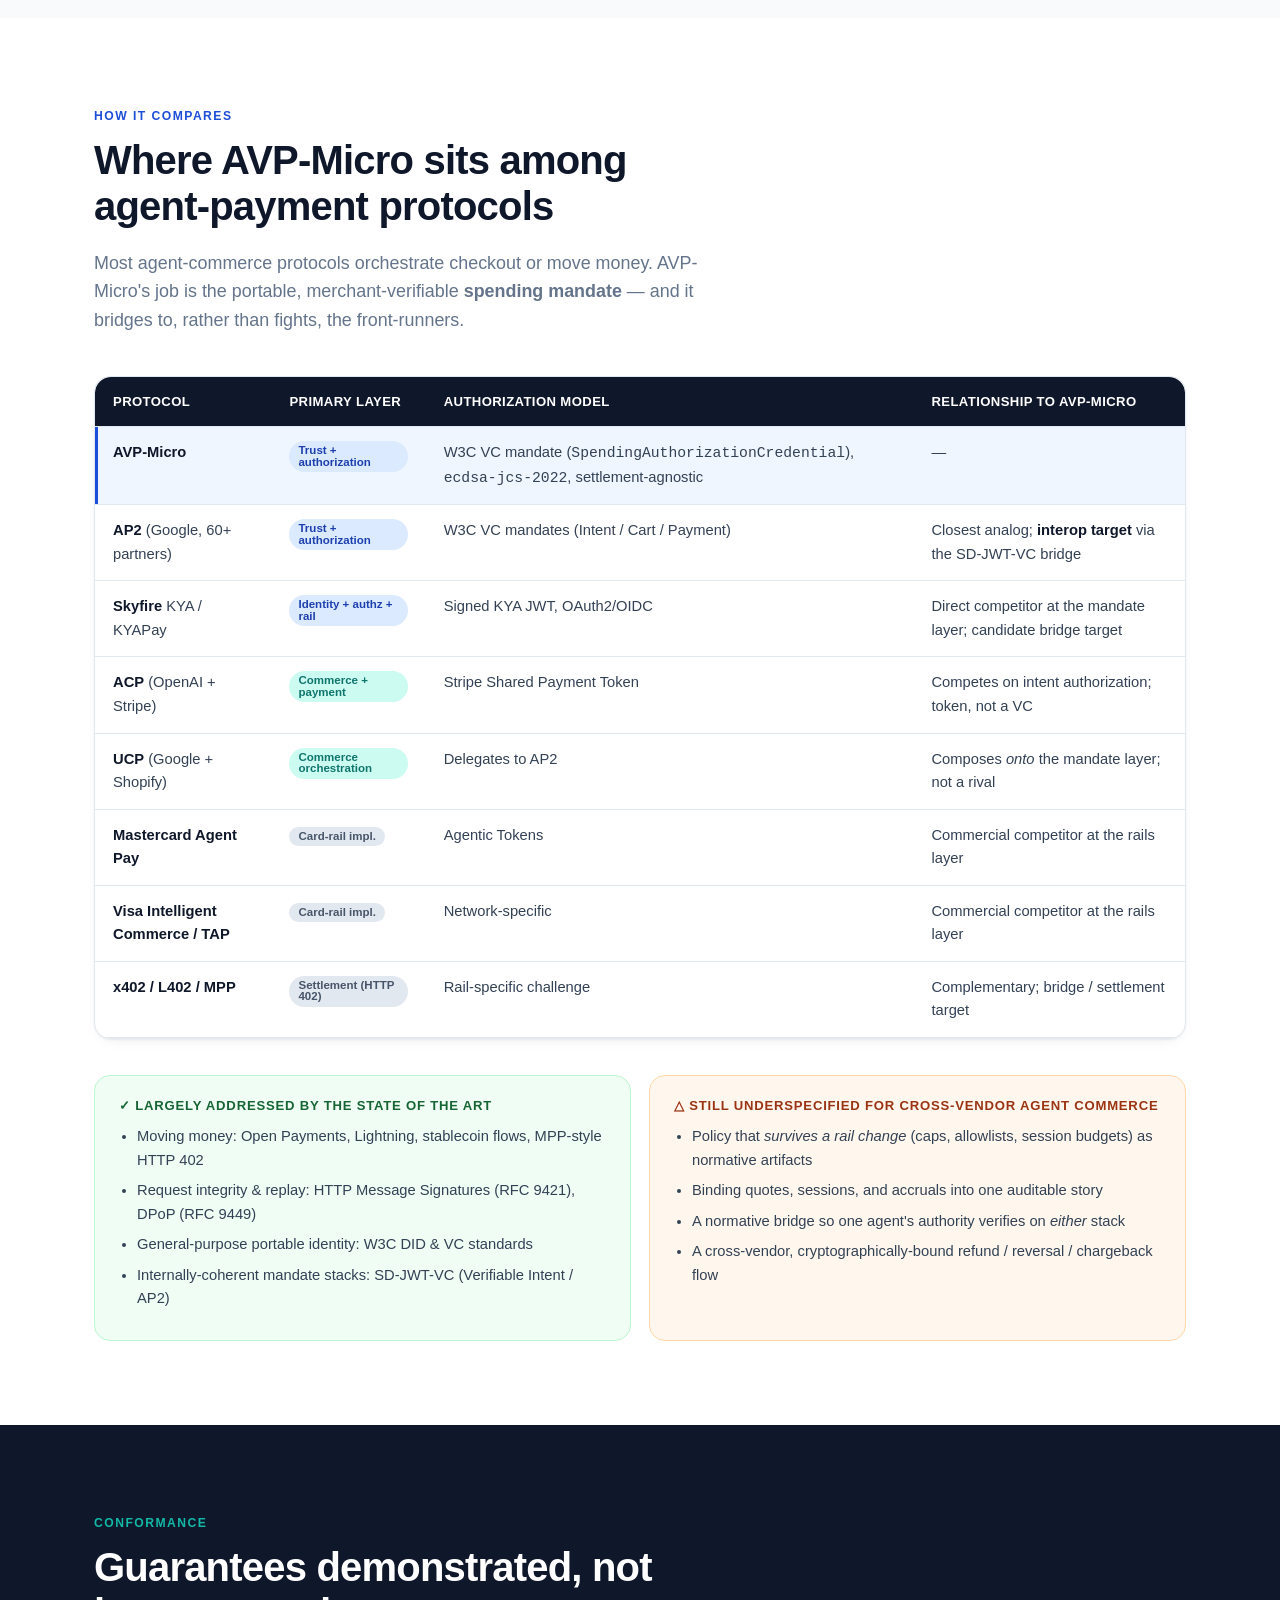
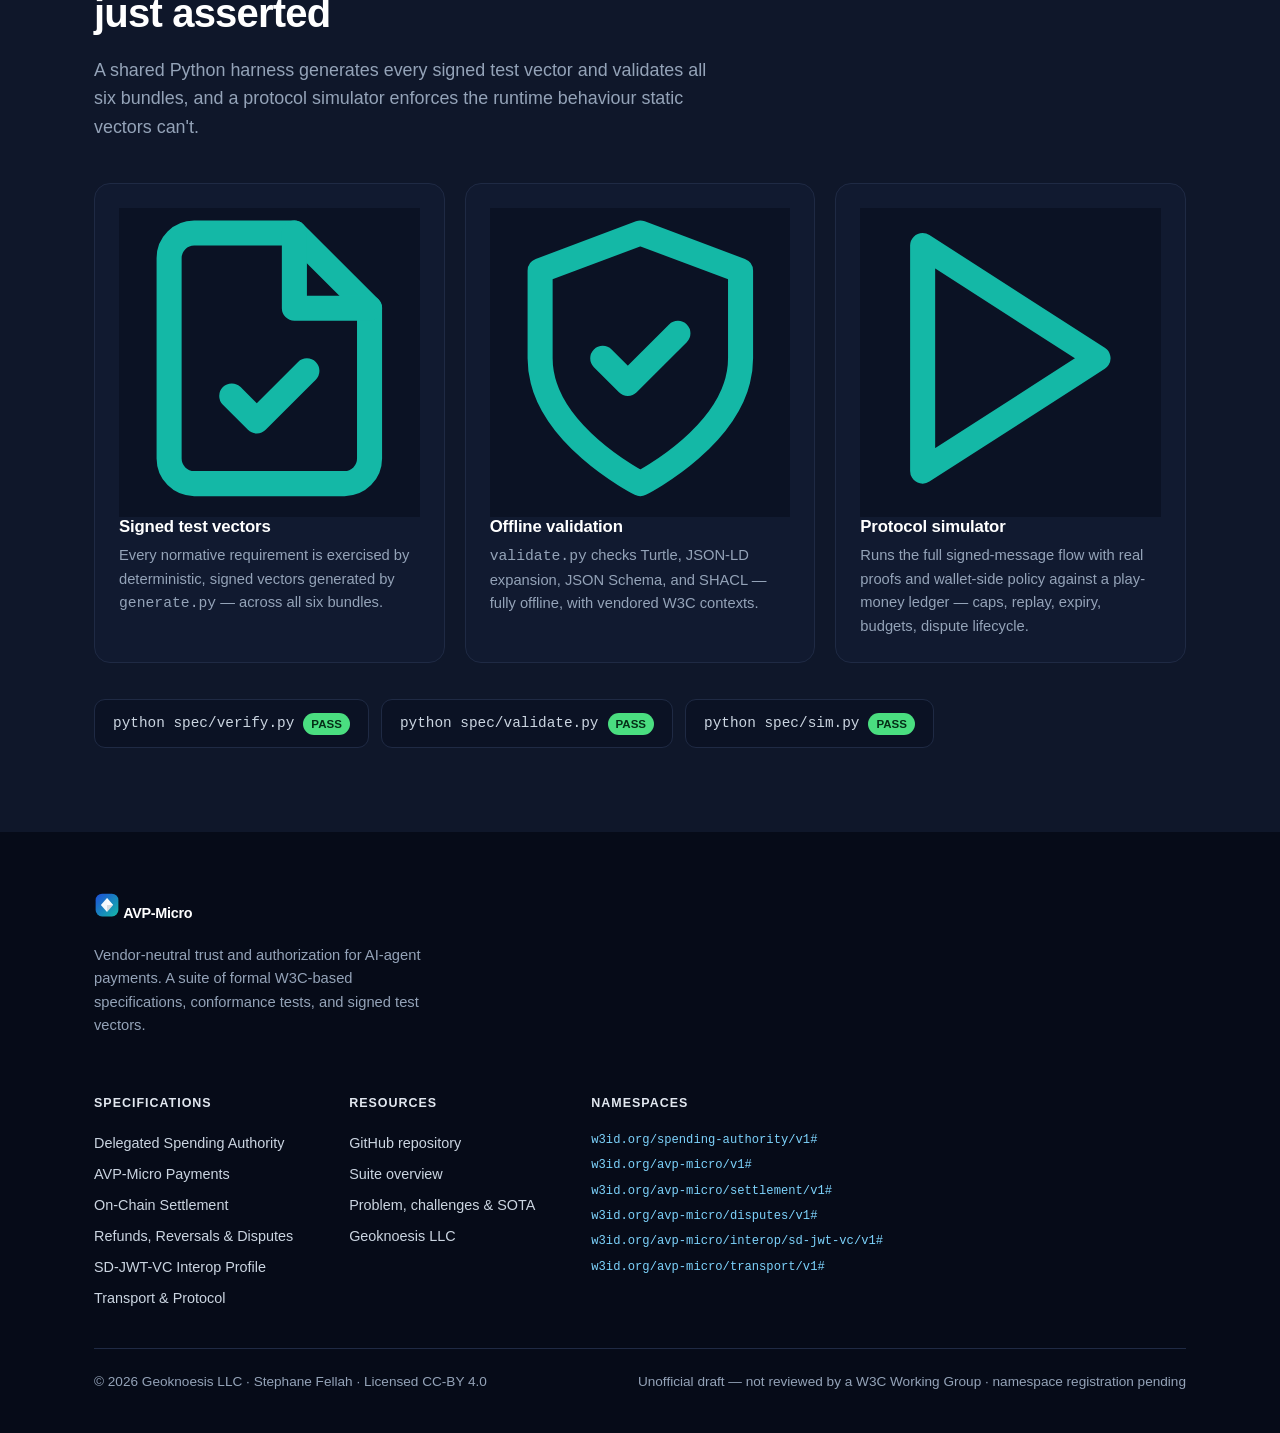
==== commit f6bfba9a: "feat(site): new product-landing GitHub Pages homepage for the spec suite Replace the out-of-date roo" ====
--- a/index.html
+++ b/index.html
@@ -2,459 +2,565 @@
 <html lang="en">
 <head>
   <meta charset="utf-8">
-  <title>AVP-Micro Specification Suite</title>
-  <script src="https://www.w3.org/Tools/respec/respec-w3c" class="remove" defer></script>
-  <script class="remove">
-    const respecConfig = {
-      specStatus: "unofficial",
-      shortName: "avp-micro",
-      subtitle: "Vendor-neutral trust and authorization for AI agent payments",
-      edDraftURI: "https://geoknoesis.github.io/avp-micro-spec/",
-      editors: [
-        {
-          name: "Stephane Fellah",
-          company: "Geoknoesis LLC",
-          companyURL: "https://geoknoesis.com",
-        },
-      ],
-      github: {
-        repoURL: "https://github.com/geoknoesis/avp-micro-spec",
-        branch: "master",
-      },
-      license: "cc-by",
-      lint: { "no-unused-dfns": false },
-      xref: ["vc-data-model-2.0", "did-core", "INFRA"],
-      localBiblio: {
-        "DSA": {
-          title: "Delegated Spending Authority",
-          href: "spec/authority/",
-          publisher: "Geoknoesis LLC",
-        },
-        "AVP-PAYMENTS": {
-          title: "AVP-Micro Payments",
-          href: "spec/payments/",
-          publisher: "Geoknoesis LLC",
-        },
-        "AVP-INTEROP": {
-          title: "AVP-Micro ⇄ SD-JWT-VC Interop Profile",
-          href: "spec/interop-sd-jwt-vc/",
-          publisher: "Geoknoesis LLC",
-        },
-        "RFC8785": {
-          title: "JSON Canonicalization Scheme (JCS)",
-          href: "https://www.rfc-editor.org/rfc/rfc8785",
-          authors: ["A. Rundgren", "B. Jordan", "S. Erdtman"],
-          date: "June 2020",
-          status: "Informational",
-          publisher: "IETF",
-        },
-        "SD-JWT-VC": {
-          title: "SD-JWT-based Verifiable Credentials (SD-JWT VC)",
-          href: "https://www.ietf.org/archive/id/draft-ietf-oauth-sd-jwt-vc-08.html",
-          publisher: "IETF",
-        },
-        "VC-DATA-INTEGRITY": {
-          title: "Verifiable Credential Data Integrity 1.0",
-          href: "https://www.w3.org/TR/vc-data-integrity/",
-          status: "REC",
-          publisher: "W3C",
-        },
-        "VC-DI-ECDSA": {
-          title: "Verifiable Credential Data Integrity ECDSA Cryptosuites v1.0",
-          href: "https://www.w3.org/TR/vc-di-ecdsa/",
-          status: "REC",
-          publisher: "W3C",
-        },
-        "VC-DI-EDDSA": {
-          title: "Verifiable Credential Data Integrity EdDSA Cryptosuites v1.0",
-          href: "https://www.w3.org/TR/vc-di-eddsa/",
-          status: "REC",
-          publisher: "W3C",
-        },
-        "BITSTRING-STATUS-LIST": {
-          title: "Bitstring Status List v1.0",
-          href: "https://www.w3.org/TR/vc-bitstring-status-list/",
-          status: "REC",
-          publisher: "W3C",
-        },
-        "JSON-LD11": {
-          title: "JSON-LD 1.1",
-          href: "https://www.w3.org/TR/json-ld11/",
-          status: "REC",
-          publisher: "W3C",
-        },
-      },
-    };
-  </script>
-  <style>
-    .spec-table { width: 100%; border-collapse: collapse; margin: 1.5em 0; }
-    .spec-table th, .spec-table td { padding: .6em .9em; border: 1px solid #ccc; vertical-align: top; }
-    .spec-table th { background: #f0f0f0; font-weight: bold; }
-    .spec-table tr:nth-child(even) td { background: #fafafa; }
-    .dep-arrow { color: #666; font-size: .9em; }
-    .status-unofficial { color: #b00; font-style: italic; }
-    .artifact-list { margin: 0; padding-left: 1.4em; }
-    .artifact-list li { margin: .25em 0; }
-    .namespace { font-family: monospace; font-size: .9em; word-break: break-all; }
-  </style>
+  <meta name="viewport" content="width=device-width, initial-scale=1">
+  <title>AVP-Micro — Verifiable trust &amp; authorization for AI-agent payments</title>
+  <meta name="description" content="AVP-Micro is a vendor-neutral trust and authorization layer for AI-agent payments: six open specifications built on W3C Verifiable Credentials 2.0, DIDs, and Data Integrity proofs — delegated spending authority that any merchant can verify, above any settlement rail.">
+  <link rel="canonical" href="https://geoknoesis.github.io/avp-micro-spec/">
+  <link rel="icon" type="image/svg+xml" href="assets/favicon.svg">
+  <link rel="stylesheet" href="assets/avp.css">
+
+  <!-- Open Graph / Twitter -->
+  <meta property="og:type" content="website">
+  <meta property="og:title" content="AVP-Micro — the trust layer for AI-agent payments">
+  <meta property="og:description" content="Six open specifications for delegated, verifiable spending authority — built on W3C VC 2.0, DIDs, and Data Integrity proofs, above any settlement rail.">
+  <meta property="og:url" content="https://geoknoesis.github.io/avp-micro-spec/">
+  <meta property="og:image" content="https://geoknoesis.github.io/avp-micro-spec/assets/og-image.svg">
+  <meta name="twitter:card" content="summary_large_image">
+  <meta name="twitter:title" content="AVP-Micro — the trust layer for AI-agent payments">
+  <meta name="twitter:description" content="Delegated, verifiable spending authority for autonomous agents — six open W3C-based specifications, above any settlement rail.">
+  <meta name="twitter:image" content="https://geoknoesis.github.io/avp-micro-spec/assets/og-image.svg">
 </head>
 <body>
 
-<h1 id="title">AVP-Micro Specification Suite</h1>
-
-<!-- ═══════════════════ ABSTRACT ═══════════════════ -->
-<section id="abstract">
-  <p>
-    This document provides an overview of the <strong>AVP-Micro specification suite</strong>:
-    a set of open, standards-based specifications for delegated, verifiable spending authority
-    for autonomous AI agents. The suite defines how an <em>issuer</em> grants bounded spending
-    rights to an <em>agent</em>, how a <em>merchant</em> independently verifies those rights at
-    transaction time, and how all objects in the payment lifecycle are cryptographically secured
-    using W3C Verifiable Credentials 2.0, Decentralized Identifiers, and Data Integrity proofs.
-  </p>
-  <p>
-    A third document specifies a normative interoperability bridge to SD-JWT-VC credentials as
-    used by Mastercard/Google Verifiable Intent and Google AP2.
-  </p>
-</section>
-
-<!-- ═══════════════════ SOTD ═══════════════════ -->
-<section id="sotd">
-  <p>
-    This is an unofficial draft produced by
-    <a href="https://geoknoesis.com">Geoknoesis LLC</a>. It has not been reviewed by a W3C
-    Working Group. Feedback and contributions are welcome via the
-    <a href="https://github.com/geoknoesis/avp-micro-spec">GitHub repository</a>.
-  </p>
-</section>
-
-<!-- ═══════════════════ INTRODUCTION ═══════════════════ -->
-<section id="introduction">
-  <h2>Introduction</h2>
-  <p>
-    Autonomous AI agents that spend money on behalf of users or organizations require a trust
-    layer that answers three questions with cryptographic proof:
-  </p>
-  <ol>
-    <li><em>Who authorized this agent to spend?</em> — proven by a signed
-      <a href="spec/authority/#dfn-spendingauthorizationcredential">SpendingAuthorizationCredential</a>.</li>
-    <li><em>What are the spending terms?</em> — limits, allowed payees, currency, and expiry
-      encoded in the credential subject and enforced by verifiers.</li>
-    <li><em>Is this specific purchase authorized?</em> — confirmed by a
-      <a href="spec/payments/#dfn-paymentauthorization">PaymentAuthorization</a> signed by the
-      agent and bound to a merchant-issued quote.</li>
-  </ol>
-  <p>
-    AVP-Micro provides the vocabulary, credential formats, cryptographic securing mechanisms,
-    and conformance test harness for this trust layer. It deliberately does <em>not</em> specify
-    payment rails or settlement — those are pluggable substrates. The same credential grammar
-    spans Lightning, Interledger, card, and stablecoin rails alike.
-  </p>
-
-  <section id="design-goals">
-    <h3>Design goals</h3>
-    <dl>
-      <dt>Vendor-neutral trust anchor</dt>
-      <dd>Authority is proven by verifying an issuer's credential against a DID — not by
-        trusting any specific network's ledger, token format, or settlement guarantee.</dd>
-      <dt>Open standards only</dt>
-      <dd>All securing mechanisms are built on ratified W3C specifications:
-        [[VC-DATA-MODEL-2.0]], [[DID-CORE]], [[VC-DATA-INTEGRITY]], [[VC-DI-ECDSA]],
-        [[BITSTRING-STATUS-LIST]], and [[JSON-LD11]].</dd>
-      <dt>Interoperable with SD-JWT-VC networks</dt>
-      <dd>The interop profile ([[AVP-INTEROP]]) provides a normative, bidirectional mapping to
-        SD-JWT-VC credentials without collapsing either trust stack.</dd>
-      <dt>Conformance-testable</dt>
-      <dd>Every normative requirement is exercised by signed test vectors generated by a shared
-        Python harness (<code>generate.py</code>) and verified by <code>verify.py</code> and
-        <code>validate.py</code>.</dd>
-    </dl>
-  </section>
-</section>
-
-<!-- ═══════════════════ SPECIFICATION SUITE ═══════════════════ -->
-<section id="suite">
-  <h2>Specification suite</h2>
-  <p>
-    The suite comprises four peer documents. Each ships a normative ReSpec specification,
-    a JSON-LD 1.1 context, a JSON Schema, SHACL shapes, an OWL/RDFS vocabulary, and signed
-    conformance test vectors. A reference <a href="#simulator">protocol simulator</a> exercises
-    the full message flow end to end against a play-money ledger.
-  </p>
-
-  <table class="spec-table">
-    <thead>
-      <tr>
-        <th>Specification</th>
-        <th>Namespace</th>
-        <th>Depends on</th>
-        <th>Status</th>
-      </tr>
-    </thead>
-    <tbody>
-      <tr>
-        <td><a href="spec/authority/"><strong>Delegated Spending Authority (DSA)</strong></a></td>
-        <td class="namespace">https://w3id.org/spending-authority/v1#</td>
-        <td>—</td>
-        <td class="status-unofficial">Unofficial Draft</td>
-      </tr>
-      <tr>
-        <td><a href="spec/payments/"><strong>AVP-Micro Payments</strong></a></td>
-        <td class="namespace">https://w3id.org/avp-micro/v1#</td>
-        <td><a href="spec/authority/">DSA</a></td>
-        <td class="status-unofficial">Unofficial Draft</td>
-      </tr>
-      <tr>
-        <td><a href="spec/interop-sd-jwt-vc/"><strong>SD-JWT-VC Interop Profile</strong></a></td>
-        <td class="namespace">https://w3id.org/avp-micro/interop/sd-jwt-vc/v1#</td>
-        <td><a href="spec/authority/">DSA</a>, <a href="spec/payments/">Payments</a>, [[SD-JWT-VC]]</td>
-        <td class="status-unofficial">Unofficial Draft</td>
-      </tr>
-      <tr>
-        <td><a href="spec/disputes/"><strong>Refunds, Reversals &amp; Disputes</strong></a></td>
-        <td class="namespace">https://w3id.org/avp-micro/disputes/v1#</td>
-        <td><a href="spec/payments/">Payments</a>, <a href="spec/authority/">DSA</a></td>
-        <td class="status-unofficial">Unofficial Draft</td>
-      </tr>
-    </tbody>
-  </table>
-
-  <section id="dsa-overview">
-    <h3>Delegated Spending Authority</h3>
-    <p>
-      The <a href="spec/authority/">Delegated Spending Authority specification</a> [[DSA]] is
-      the identity and trust foundation. It defines:
+<!-- ════════════════════ NAV ════════════════════ -->
+<header class="nav">
+  <div class="container nav-inner">
+    <a class="brand" href="#top">
+      <img src="assets/logo.svg" alt="" width="26" height="26">
+      AVP-Micro
+    </a>
+    <button class="nav-toggle" aria-label="Toggle navigation" aria-expanded="false">
+      <svg viewBox="0 0 24 24" fill="none" stroke="currentColor" stroke-width="2" stroke-linecap="round"><path d="M3 6h18M3 12h18M3 18h18"/></svg>
+    </button>
+    <nav class="nav-links" id="navLinks">
+      <a href="#problem">Problem</a>
+      <a href="#specs">Specifications</a>
+      <a href="#how">How it works</a>
+      <a href="#features">Features</a>
+      <a href="#compare">Compare</a>
+      <a href="#conformance">Conformance</a>
+      <a class="nav-cta" href="https://github.com/geoknoesis/avp-micro-spec">GitHub</a>
+    </nav>
+  </div>
+</header>
+
+<main id="top">
+
+<!-- ════════════════════ HERO ════════════════════ -->
+<section class="hero" id="hero">
+  <div class="container">
+    <span class="hero-badge"><span class="dot"></span> Unofficial draft · Open W3C-based specifications</span>
+    <h1>The <span class="grad">trust layer</span> for AI-agent payments</h1>
+    <p class="hero-sub">
+      AVP-Micro is a vendor-neutral way to grant, prove, and verify <strong>delegated spending
+      authority</strong> for autonomous agents — built on W3C Verifiable Credentials, DIDs, and
+      Data Integrity proofs, and designed to sit <em>above any settlement rail</em>.
     </p>
-    <ul>
-      <li>The <strong>SpendingAuthorizationCredential</strong> — a W3C VC 2.0 credential whose
-        subject is an agent DID, carrying per-transaction and daily amount limits, an
-        allowed-payees list, currency, and expiry.</li>
-      <li>The <strong>MerchantCredential</strong> and <strong>PaymentCapabilityCredential</strong>
-        for payee and wallet endorsement.</li>
-      <li>The mandatory-to-implement securing mechanism: <code>DataIntegrityProof</code> with
-        cryptosuite <code>ecdsa-jcs-2022</code> and DID method <code>did:key</code>
-        (P-256 / Multikey, multicodec <code>p256-pub</code>).</li>
-      <li>Revocation via [[BITSTRING-STATUS-LIST]].</li>
-      <li>An <strong>Agent Service Category</strong> SKOS vocabulary for scoping spending
-        authority by domain.</li>
-    </ul>
-    <p>Namespace: <code>https://w3id.org/spending-authority/v1#</code></p>
-  </section>
-
-  <section id="payments-overview">
-    <h3>AVP-Micro Payments</h3>
-    <p>
-      The <a href="spec/payments/">AVP-Micro Payments specification</a> [[AVP-PAYMENTS]] defines
-      the full payment lifecycle on top of DSA credentials:
-    </p>
-    <ul>
-      <li><strong>PaymentOffer</strong> — merchant-issued, signed offer with a normative
-        pricing-model vocabulary (flat, per-call, tiered, composite).</li>
-      <li><strong>PaymentQuote</strong> — merchant-computed, signed binding of price to a
-        specific service request.</li>
-      <li><strong>PaymentAuthorization</strong> — agent-signed approval of a quote, committing
-        to economic terms and binding the agent's spending credential.</li>
-      <li><strong>PaymentExecution</strong> and <strong>PaymentReceipt</strong> — wallet and
-        merchant records closing the transaction.</li>
-      <li><strong>UsageSession</strong>, <strong>UsageAccrual</strong>, and
-        <strong>SessionBudgetAuthorization</strong> — streaming/metered payment objects for
-        long-running or usage-billed services.</li>
-    </ul>
-    <p>Namespace: <code>https://w3id.org/avp-micro/v1#</code></p>
-  </section>
-
-  <section id="interop-overview">
-    <h3>SD-JWT-VC Interop Profile</h3>
-    <p>
-      The <a href="spec/interop-sd-jwt-vc/">SD-JWT-VC Interop Profile</a> [[AVP-INTEROP]] is a
-      bridge/binding, not a third protocol pillar. A W3C Data Integrity proof signs
-      JCS-canonical JSON-LD bytes; an SD-JWT signature signs JOSE serialization. Translating
-      credentials from one envelope to the other changes the signed bytes — the original
-      signature can never verify over the translated form. Authority therefore crosses the
-      boundary in one of three <dfn>bridge modes</dfn>:
-    </p>
-    <table class="spec-table">
-      <thead>
-        <tr><th>Mode</th><th>Mechanism</th><th>Trust added by bridge</th></tr>
-      </thead>
-      <tbody>
-        <tr>
-          <td><code>proof-preserving</code> (default)</td>
-          <td>Embed the original credential + proof; the verifier checks <em>both</em></td>
-          <td>None</td>
-        </tr>
-        <tr>
-          <td><code>co-issued</code></td>
-          <td>Issuer natively signs both forms at creation time</td>
-          <td>None</td>
-        </tr>
-        <tr>
-          <td><code>attested</code></td>
-          <td>A named bridge re-signs in the target format</td>
-          <td>Bridge becomes a trust root; must be explicitly trusted by relying party</td>
-        </tr>
-      </tbody>
-    </table>
-    <p>Namespace: <code>https://w3id.org/avp-micro/interop/sd-jwt-vc/v1#</code></p>
-  </section>
-
-  <section id="disputes-overview">
-    <h3>Refunds, Reversals &amp; Disputes</h3>
-    <p>
-      The <a href="spec/disputes/">Refunds, Reversals &amp; Disputes specification</a> defines the
-      <em>reverse</em> value-flow on top of Payments — the voluntary path and the adversarial
-      path, both converging on a wallet-signed reversal:
-    </p>
-    <ul>
-      <li><strong>Refund</strong> — a payee-signed return of value (full or partial) against a
-        receipt/execution.</li>
-      <li><strong>Reversal</strong> and <strong>ReversalAcknowledgement</strong> — the
-        wallet-signed settlement that undoes a charge (caused by a refund or an upheld dispute),
-        and the payer's acknowledgement of it.</li>
-      <li><strong>Dispute</strong>, <strong>DisputeEvidence</strong>, and
-        <strong>DisputeResolution</strong> — the adversarial lifecycle: a payer raises a dispute,
-        both sides submit evidence, and the payee or a named arbiter resolves it (upheld /
-        partial / rejected / withdrawn).</li>
-    </ul>
-    <p>Namespace: <code>https://w3id.org/avp-micro/disputes/v1#</code></p>
-  </section>
-</section>
-
-<!-- ═══════════════════ ARTIFACTS ═══════════════════ -->
-<section id="artifacts">
-  <h2>Artifacts per bundle</h2>
-  <p>Every bundle ships the following artifacts under its directory:</p>
-  <table class="spec-table">
-    <thead>
-      <tr><th>Artifact</th><th>File</th><th>Role</th></tr>
-    </thead>
-    <tbody>
-      <tr>
-        <td>ReSpec specification</td>
-        <td><code>index.html</code></td>
-        <td>Normative</td>
-      </tr>
-      <tr>
-        <td>JSON-LD 1.1 context</td>
-        <td><code>context/v1.jsonld</code></td>
-        <td>Normative</td>
-      </tr>
-      <tr>
-        <td>JSON Schema (Draft 2020-12)</td>
-        <td><code>schemas/*.schema.json</code></td>
-        <td>Conformance aid</td>
-      </tr>
-      <tr>
-        <td>SHACL shapes</td>
-        <td><code>shapes/*.ttl</code></td>
-        <td>Conformance aid</td>
-      </tr>
-      <tr>
-        <td>RDFS/OWL vocabulary</td>
-        <td><code>vocab/*.ttl</code></td>
-        <td>Conformance aid</td>
-      </tr>
-      <tr>
-        <td>Signed test vectors</td>
-        <td><code>test-vectors/*.json</code></td>
-        <td>Informative fixtures</td>
-      </tr>
-    </tbody>
-  </table>
-</section>
-
-<!-- ═══════════════════ CONFORMANCE HARNESS ═══════════════════ -->
-<section id="harness">
-  <h2>Conformance harness</h2>
-  <p>
-    A shared Python harness at the repository root generates all signed test vectors and
-    validates every bundle. Dependencies are installable via <code>pip install -r
-    requirements.txt</code>.
-  </p>
-
-  <section id="harness-commands">
-    <h3>Commands</h3>
-    <pre class="example" title="Regenerate all test vectors">python spec/generate.py</pre>
-    <pre class="example" title="Verify proofs, bindings, policy, and interop round-trip">python spec/verify.py    # must report PASS</pre>
-    <pre class="example" title="Validate Turtle, JSON-LD expansion, JSON Schema, and SHACL">python spec/validate.py  # must report PASS</pre>
-    <pre class="example" title="Run the protocol simulator over the declarative use cases">python spec/sim.py       # must report PASS</pre>
-    <p>
-      <code>validate.py</code> is fully offline: the stable external W3C contexts
-      (<code>credentials/v2</code>, <code>data-integrity/v2</code>) are vendored under
-      <code>spec/contexts/</code> and served by a local document loader, so JSON-LD
-      expansion does not depend on network access to w3.org.
-    </p>
-  </section>
-
-  <section id="harness-modules">
-    <h3>Harness modules</h3>
-    <dl>
-      <dt><code>spec/avp_crypto.py</code></dt>
-      <dd>P-256 key derivation, JCS canonicalization ([[RFC8785]]),
-        <code>ecdsa-jcs-2022</code> sign/verify (deterministic RFC 6979, canonical
-        low-s). The mandatory-to-implement cryptosuite.</dd>
-      <dt><code>spec/sdjwt.py</code></dt>
-      <dd>P-256 key derivation, ES256/JOSE sign/verify, JWK encode/decode, SD-JWT compact
-        serialization, <code>make_disclosure</code>, <code>sd_hash</code>, and key-binding
-        JWT helpers. Used only by the interop bundle.</dd>
-      <dt><code>spec/interop.py</code></dt>
-      <dd>AVP-Micro ↔ SD-JWT-VC translator: claim mapping, three bridge modes, cross-stack
-        verification rules, <code>importAdvisory</code> surfacing, and L3 key-binding JWT.</dd>
-      <dt><code>spec/pricing.py</code></dt>
-      <dd>Normative pricing-model evaluator: flat, per-call, tiered, and composite models.
-        Used by the Payments bundle conformance vectors.</dd>
-      <dt><code>spec/sim.py</code> + <code>spec/sim-scenarios.json</code></dt>
-      <dd>Reference <a href="#simulator">protocol simulator</a> and its declarative use cases.</dd>
-    </dl>
-  </section>
-
-  <section id="simulator">
-    <h3>Protocol simulator &amp; interactive demo</h3>
-    <p>
-      <code>spec/sim.py</code> runs the full signed-message flow end to end — credential
-      issuance/delegation (and revocation), quote → authorize → execute → receipt, plus
-      streaming/metered sessions, human-present approval, AP2-bridged imported authority, and
-      the refund/reversal/dispute lifecycle — with real
-      <code>ecdsa-jcs-2022</code> proofs and complete wallet-side policy enforcement, settled on a
-      <strong>simulated play-money ledger</strong>. Settlement is the only money-touching step and
-      is the one part the protocol scopes out, so it is stubbed: <strong>no real funds move</strong>.
-    </p>
-    <p>
-      The use cases are defined declaratively in <code>spec/sim-scenarios.json</code> and cover
-      the happy paths plus the full rejection vocabulary (caps, replay, expiry, quote-binding,
-      budget, forged approval, over-refund, …). An interactive
-      <strong>Streamlit demo</strong> (separate <code>avp-micro-sim-demo</code> repository)
-      visualises each use case: a plain-language outcome, a flow diagram of who signs what, the
-      money moving on the ledger, and a per-participant view.
-    </p>
-    <pre class="example" title="Run the simulator headless">python spec/sim.py    # PASS/FAIL per declarative use case</pre>
-  </section>
-</section>
-
-<!-- ═══════════════════ RELATIONSHIPS ═══════════════════ -->
-<section id="ecosystem">
-  <h2>Relationship to network agent-payment schemes</h2>
-  <p>
-    AVP-Micro is the <em>trust and authorization layer</em>, not a payment network. It
-    standardizes <em>who may spend, under what terms, and how that authority is proven</em>,
-    leaving value movement to any settlement rail.
-  </p>
-  <p>
-    Emerging network schemes for agent payments use a different credential stack:
-    Mastercard <strong>Agent Pay for Machines</strong> / <strong>Verifiable Intent</strong>
-    and Google <strong>AP2</strong> are built on [[SD-JWT-VC]] — three-layer KB-SD-JWT chains
-    signed with <code>ES256</code>, typed by <code>vct</code>, and identified by
-    <code>iss</code>/<code>sub</code> URIs. They deliberately do not conform to the
-    W3C VC Data Model and do not use DIDs. AVP-Micro, by contrast, secures W3C VC 2.0
-    credentials with Data Integrity proofs and identifies parties by DID.
-  </p>
-  <p>
-    The <a href="spec/interop-sd-jwt-vc/">SD-JWT-VC Interop Profile</a> bridges this gap
-    normatively. See the
-    <a href="https://github.com/geoknoesis/avp-micro-spec/blob/master/docs/superpowers/specs/2026-06-11-avp-sdjwt-vc-bridge-design.md">bridge design note</a>
-    for the full analysis of the three bridge modes and identity asymmetry.
-  </p>
-</section>
-
+    <div class="hero-cta">
+      <a class="btn btn-primary" href="#specs">Explore the specifications
+        <svg viewBox="0 0 24 24" width="18" height="18" fill="none" stroke="currentColor" stroke-width="2.2" stroke-linecap="round" stroke-linejoin="round"><path d="M5 12h14M13 6l6 6-6 6"/></svg>
+      </a>
+      <a class="btn btn-ghost" href="https://github.com/geoknoesis/avp-micro-spec">View on GitHub</a>
+    </div>
+    <div class="hero-meta">
+      <span><b>6</b> peer specifications</span>
+      <span><b>W3C VC 2.0</b> + DIDs + Data Integrity</span>
+      <span><b>Signed</b> conformance test vectors</span>
+      <span><b>Settlement-agnostic</b> by design</span>
+    </div>
+    <p class="hero-note">An unofficial draft from Geoknoesis LLC, not reviewed by a W3C Working Group. Feedback welcome on GitHub.</p>
+  </div>
+</section>
+
+<!-- ════════════════════ PROBLEM ════════════════════ -->
+<section id="problem">
+  <div class="container">
+    <div class="section-head">
+      <span class="eyebrow">The problem</span>
+      <h2>Agents spend money. Who says they can?</h2>
+      <p class="lead">
+        Autonomous agents pay for marginal resources — tokens, rows, minutes, inference calls — at a
+        frequency and granularity humans never needed. Every serious deployment has to answer three
+        questions, <em>verifiably</em>, without handing each agent an unlimited corporate card.
+      </p>
+    </div>
+
+    <div class="grid grid-3">
+      <div class="card">
+        <div class="ico"><svg viewBox="0 0 24 24" fill="none" stroke="currentColor" stroke-width="2" stroke-linecap="round" stroke-linejoin="round"><path d="M20 21a8 8 0 0 0-16 0"/><circle cx="12" cy="7" r="4"/></svg></div>
+        <span class="q-num">01</span>
+        <h3>Who is paying?</h3>
+        <p>Not just "which API key" — an identity recognizable across services and audits, bound to cryptographic keys. AVP-Micro identifies every party by <strong>DID</strong>.</p>
+      </div>
+      <div class="card">
+        <div class="ico"><svg viewBox="0 0 24 24" fill="none" stroke="currentColor" stroke-width="2" stroke-linecap="round" stroke-linejoin="round"><path d="M12 22s8-4 8-10V5l-8-3-8 3v7c0 6 8 10 8 10z"/></svg></div>
+        <span class="q-num">02</span>
+        <h3>Under what authority?</h3>
+        <p>The agent should spend only within rules a principal set: per-transaction caps, daily limits, allowed counterparties, categories, time windows, and revocation.</p>
+      </div>
+      <div class="card">
+        <div class="ico"><svg viewBox="0 0 24 24" fill="none" stroke="currentColor" stroke-width="2" stroke-linecap="round" stroke-linejoin="round"><path d="M9 12l2 2 4-4"/><circle cx="12" cy="12" r="9"/></svg></div>
+        <span class="q-num">03</span>
+        <h3>Did value move — and what was delivered?</h3>
+        <p>Settlement is distinct from authorization. There must be a clear, signed link between agreed terms, execution, and delivery — for reconciliation and disputes.</p>
+      </div>
+    </div>
+
+    <div class="grid grid-3" style="margin-top:20px">
+      <div class="notcard"><span class="x">✕</span><div><b>Cards &amp; bank rails</b> were built for human consent and chargeback regimes, with fees that punish true micropayments.</div></div>
+      <div class="notcard"><span class="x">✕</span><div><b>OAuth &amp; API keys</b> express <em>access</em> to an API, not <em>spending policy</em> under a principal's mandate — and rarely port across merchants.</div></div>
+      <div class="notcard"><span class="x">✕</span><div><b>Platform wallets</b> solve one ecosystem but reinforce lock-in: each marketplace becomes its own root of trust.</div></div>
+    </div>
+  </div>
+</section>
+
+<!-- ════════════════════ INSIGHT ════════════════════ -->
+<section class="section-soft" id="insight">
+  <div class="container">
+    <div class="section-head center">
+      <span class="eyebrow">The architectural insight</span>
+      <h2>Separate trust from settlement</h2>
+      <p class="lead center">
+        Make the split explicit, and the same authorization semantics survive when the rail changes —
+        and many rails can coexist behind one wallet policy engine.
+      </p>
+    </div>
+
+    <div class="layers">
+      <div class="layer layer-top">
+        <div class="t">Trust &amp; authorization layer · AVP-Micro</div>
+        <div class="d">Portable DIDs · machine-verifiable delegation (VCs) · signed quotes &amp; authorizations bound to specific requests</div>
+      </div>
+      <div class="layer-mid">▼ &nbsp; sits above &nbsp; ▼</div>
+      <div class="layer layer-bot">
+        <div class="t">Settlement layer · any rail (out of scope by design)</div>
+        <div class="rails">
+          <span class="rail-pill">Lightning / L402</span>
+          <span class="rail-pill">EVM stablecoin</span>
+          <span class="rail-pill">Coinbase x402</span>
+          <span class="rail-pill">Open Payments / ILP</span>
+          <span class="rail-pill">Card rails</span>
+          <span class="rail-pill">Internal ledger</span>
+        </div>
+      </div>
+    </div>
+  </div>
+</section>
+
+<!-- ════════════════════ SPECIFICATIONS ════════════════════ -->
+<section id="specs">
+  <div class="container">
+    <div class="section-head">
+      <span class="eyebrow">The specifications</span>
+      <h2>Six peer specifications, one credential grammar</h2>
+      <p class="lead">
+        Each bundle ships a normative ReSpec specification, a JSON-LD 1.1 context, a JSON Schema,
+        SHACL shapes, an RDFS/OWL vocabulary, and signed test vectors. Click any card to read its spec.
+      </p>
+    </div>
+
+    <div class="grid spec-grid">
+      <a class="spec-card" href="spec/authority/">
+        <span class="tag">Foundation</span>
+        <h3>Delegated Spending Authority</h3>
+        <p class="role">Identity, the <code>SpendingAuthorizationCredential</code> (caps, allowlists, categories, windows), securing mechanisms, revocation, and the issuer trust framework.</p>
+        <div class="dep"><b>Depends on:</b> &mdash;</div>
+        <div class="ns">https://w3id.org/spending-authority/v1#</div>
+        <span class="go">Read the spec <svg viewBox="0 0 24 24" fill="none" stroke="currentColor" stroke-width="2.4" stroke-linecap="round" stroke-linejoin="round"><path d="M5 12h14M13 6l6 6-6 6"/></svg></span>
+      </a>
+
+      <a class="spec-card" href="spec/payments/">
+        <span class="tag">Forward value-flow</span>
+        <h3>AVP-Micro Payments</h3>
+        <p class="role">Offers, signed quotes, authorizations, executions, and receipts — plus streaming/metered sessions, signed accruals, and session budgets. A pricing-model vocabulary (flat, per-call, tiered, composite).</p>
+        <div class="dep"><b>Depends on:</b> Authority</div>
+        <div class="ns">https://w3id.org/avp-micro/v1#</div>
+        <span class="go">Read the spec <svg viewBox="0 0 24 24" fill="none" stroke="currentColor" stroke-width="2.4" stroke-linecap="round" stroke-linejoin="round"><path d="M5 12h14M13 6l6 6-6 6"/></svg></span>
+      </a>
+
+      <a class="spec-card" href="spec/settlement/">
+        <span class="tag">On-chain binding</span>
+        <h3>On-Chain Settlement</h3>
+        <p class="role">Binds an authorization to a concrete rail (EVM stablecoin, x402, Lightning) via a rail-agnostic <code>SettlementInstruction</code>/<code>SettlementProof</code>, an escrow lifecycle, and a DID&#8596;account binding.</p>
+        <div class="dep"><b>Depends on:</b> Payments, Authority</div>
+        <div class="ns">https://w3id.org/avp-micro/settlement/v1#</div>
+        <span class="go">Read the spec <svg viewBox="0 0 24 24" fill="none" stroke="currentColor" stroke-width="2.4" stroke-linecap="round" stroke-linejoin="round"><path d="M5 12h14M13 6l6 6-6 6"/></svg></span>
+      </a>
+
+      <a class="spec-card" href="spec/disputes/">
+        <span class="tag">Reverse value-flow</span>
+        <h3>Refunds, Reversals &amp; Disputes</h3>
+        <p class="role">The reverse flow: voluntary refunds and the adversarial dispute lifecycle (evidence, resolution, optional arbiter), both converging on a wallet-signed reversal.</p>
+        <div class="dep"><b>Depends on:</b> Payments, Authority</div>
+        <div class="ns">https://w3id.org/avp-micro/disputes/v1#</div>
+        <span class="go">Read the spec <svg viewBox="0 0 24 24" fill="none" stroke="currentColor" stroke-width="2.4" stroke-linecap="round" stroke-linejoin="round"><path d="M5 12h14M13 6l6 6-6 6"/></svg></span>
+      </a>
+
+      <a class="spec-card" href="spec/interop-sd-jwt-vc/">
+        <span class="tag">Bridge</span>
+        <h3>SD-JWT-VC Interop Profile</h3>
+        <p class="role">A normative, bidirectional bridge carrying the same authority across the SD-JWT-VC stack used by Mastercard/Google <strong>Verifiable Intent</strong> and Google <strong>AP2</strong> — three bridge modes, no trust collapse.</p>
+        <div class="dep"><b>Depends on:</b> Authority, Payments, SD-JWT-VC</div>
+        <div class="ns">https://w3id.org/avp-micro/interop/sd-jwt-vc/v1#</div>
+        <span class="go">Read the spec <svg viewBox="0 0 24 24" fill="none" stroke="currentColor" stroke-width="2.4" stroke-linecap="round" stroke-linejoin="round"><path d="M5 12h14M13 6l6 6-6 6"/></svg></span>
+      </a>
+
+      <a class="spec-card" href="spec/transport/">
+        <span class="tag">Wire binding</span>
+        <h3>Transport &amp; Protocol</h3>
+        <p class="role">The normative HTTP/REST wire binding — service discovery plus an HTTP <strong>402</strong> payment challenge — that carries the signed payment objects between agent and payee. OpenAPI 3.1 + signed objects.</p>
+        <div class="dep"><b>Depends on:</b> Payments, Authority</div>
+        <div class="ns">https://w3id.org/avp-micro/transport/v1#</div>
+        <span class="go">Read the spec <svg viewBox="0 0 24 24" fill="none" stroke="currentColor" stroke-width="2.4" stroke-linecap="round" stroke-linejoin="round"><path d="M5 12h14M13 6l6 6-6 6"/></svg></span>
+      </a>
+    </div>
+  </div>
+</section>
+
+<!-- ════════════════════ HOW IT WORKS ════════════════════ -->
+<section class="section-soft" id="how">
+  <div class="container">
+    <div class="section-head">
+      <span class="eyebrow">How it works</span>
+      <h2>Check authority once, pay many times</h2>
+      <p class="lead">
+        A principal issues one bounded credential. Each charge is then a lightweight, request-bound
+        signed message. Every object below is a real, signed test vector from this repository.
+      </p>
+    </div>
+
+    <div class="flow">
+      <div class="flow-step"><span class="s">STEP 1</span><b>Quote</b><span>Payee signs a price bound to a request</span></div>
+      <div class="flow-arrow"><svg viewBox="0 0 24 24" fill="none" stroke="currentColor" stroke-width="2.2" stroke-linecap="round" stroke-linejoin="round"><path d="M5 12h14M13 6l6 6-6 6"/></svg></div>
+      <div class="flow-step"><span class="s">STEP 2</span><b>Authorize</b><span>Agent signs approval + presents credential</span></div>
+      <div class="flow-arrow"><svg viewBox="0 0 24 24" fill="none" stroke="currentColor" stroke-width="2.2" stroke-linecap="round" stroke-linejoin="round"><path d="M5 12h14M13 6l6 6-6 6"/></svg></div>
+      <div class="flow-step"><span class="s">STEP 3</span><b>Execute</b><span>Wallet enforces policy &amp; records the charge</span></div>
+      <div class="flow-arrow"><svg viewBox="0 0 24 24" fill="none" stroke="currentColor" stroke-width="2.2" stroke-linecap="round" stroke-linejoin="round"><path d="M5 12h14M13 6l6 6-6 6"/></svg></div>
+      <div class="flow-step"><span class="s">STEP 4</span><b>Receipt</b><span>Payee signs confirmation of delivery</span></div>
+    </div>
+
+    <div class="codepanel">
+      <div class="tabs" role="tablist" aria-label="Signed object examples">
+        <button class="tab" role="tab" aria-selected="true"  aria-controls="ex-auth"   id="tab-auth">SpendingAuthorizationCredential</button>
+        <button class="tab" role="tab" aria-selected="false" aria-controls="ex-payauth" id="tab-payauth">PaymentAuthorization</button>
+        <button class="tab" role="tab" aria-selected="false" aria-controls="ex-settle"  id="tab-settle">SettlementProof</button>
+        <button class="tab" role="tab" aria-selected="false" aria-controls="ex-402"     id="tab-402">HTTP 402 Challenge</button>
+      </div>
+      <div class="code-body">
+<pre class="codeblock" role="tabpanel" id="ex-auth" aria-labelledby="tab-auth"><span class="cap c">// Issuer grants bounded authority to an agent  ·  spec/authority/test-vectors/  (trimmed)</span>{
+  <span class="k">"@context"</span>: [ <span class="s">"…/credentials/v2"</span>, <span class="s">"…/spending-authority/v1"</span> ],
+  <span class="k">"type"</span>: [ <span class="s">"VerifiableCredential"</span>, <span class="s">"SpendingAuthorizationCredential"</span> ],
+  <span class="k">"issuer"</span>: <span class="s">"did:key:zDnaekFd…uy8tv"</span>,
+  <span class="k">"validUntil"</span>: <span class="s">"2026-06-25T20:00:00Z"</span>,
+  <span class="k">"credentialStatus"</span>: { <span class="k">"type"</span>: <span class="s">"BitstringStatusListEntry"</span>, … },  <span class="c">// revocable</span>
+  <span class="k">"credentialSubject"</span>: {
+    <span class="k">"id"</span>: <span class="s">"did:key:zDnaew8N…hxkSU"</span>,            <span class="c">// the agent</span>
+    <span class="k">"currency"</span>: <span class="s">"USD"</span>,
+    <span class="k">"maxPerTransaction"</span>: <span class="s">"0.05"</span>,
+    <span class="k">"dailyLimit"</span>: <span class="s">"5.00"</span>,
+    <span class="k">"allowedPayees"</span>: [ <span class="s">"did:key:zDnaenNX…drxEN"</span> ]
+  },
+  <span class="k">"proof"</span>: { <span class="k">"cryptosuite"</span>: <span class="s">"ecdsa-jcs-2022"</span>, <span class="k">"proofValue"</span>: <span class="s">"z3u5ws3g…95Kte"</span> }
+}</pre>
+
+<pre class="codeblock" role="tabpanel" id="ex-payauth" aria-labelledby="tab-payauth" hidden><span class="cap c">// Agent approves a specific quote, bound to the request  ·  spec/payments/test-vectors/  (trimmed)</span>{
+  <span class="k">"type"</span>: <span class="s">"PaymentAuthorization"</span>,
+  <span class="k">"quote"</span>: <span class="s">"urn:avp:quote:789"</span>,
+  <span class="k">"quoteDigest"</span>: <span class="s">"sha-256:EuScAr2q…MbFg"</span>,        <span class="c">// binds to the quote</span>
+  <span class="k">"payer"</span>: <span class="s">"did:key:zDnaew8N…hxkSU"</span>,
+  <span class="k">"payee"</span>: <span class="s">"did:key:zDnaenNX…drxEN"</span>,
+  <span class="k">"amount"</span>: <span class="s">"0.001"</span>,
+  <span class="k">"currency"</span>: <span class="s">"USD"</span>,
+  <span class="k">"requestHash"</span>: <span class="s">"sha-256:-DqOvoa7…O_0M"</span>,         <span class="c">// binds to the request</span>
+  <span class="k">"expires"</span>: <span class="s">"2026-03-25T21:31:02Z"</span>,
+  <span class="k">"nonce"</span>: <span class="s">"n-39102"</span>,                          <span class="c">// single-use · anti-replay</span>
+  <span class="k">"vp"</span>: { <span class="k">"type"</span>: <span class="s">"VerifiablePresentation"</span>, … },  <span class="c">// carries the credential above</span>
+  <span class="k">"proof"</span>: { <span class="k">"cryptosuite"</span>: <span class="s">"ecdsa-jcs-2022"</span>, <span class="k">"proofValue"</span>: <span class="s">"z2ro1yMp…1V7N6"</span> }
+}</pre>
+
+<pre class="codeblock" role="tabpanel" id="ex-settle" aria-labelledby="tab-settle" hidden><span class="cap c">// Optional: bind the payment to on-chain settlement  ·  spec/settlement/test-vectors/  (trimmed)</span>{
+  <span class="k">"type"</span>: <span class="s">"SettlementProof"</span>,
+  <span class="k">"execution"</span>: <span class="s">"urn:avp:exec:555"</span>,
+  <span class="k">"chain"</span>: <span class="s">"eip155:8453"</span>,                       <span class="c">// Base</span>
+  <span class="k">"transaction"</span>: <span class="s">"0x5329ecf0…d1aedb"</span>,
+  <span class="k">"settledAmountBase"</span>: <span class="s">"1000"</span>,
+  <span class="k">"asset"</span>: <span class="s">"eip155:8453/erc20:0x8335…2913"</span>,    <span class="c">// USDC</span>
+  <span class="k">"confirmations"</span>: <span class="n">12</span>,
+  <span class="k">"finality"</span>: <span class="s">"final"</span>,
+  <span class="k">"proof"</span>: { <span class="k">"cryptosuite"</span>: <span class="s">"ecdsa-jcs-2022"</span>, <span class="k">"proofValue"</span>: <span class="s">"z22vE8mB…LiLbSG"</span> }
+}</pre>
+
+<pre class="codeblock" role="tabpanel" id="ex-402" aria-labelledby="tab-402" hidden><span class="cap c">// Payee asks for payment in-band  ·  spec/transport/test-vectors/  (trimmed)</span><span class="n">HTTP/1.1 402 Payment Required</span>
+<span class="k">Content-Type</span>: application/json
+{
+  <span class="k">"type"</span>: <span class="s">"PaymentChallenge"</span>,
+  <span class="k">"payee"</span>: <span class="s">"did:key:zDnaenNX…drxEN"</span>,
+  <span class="k">"quote"</span>: <span class="s">"urn:avp:quote:789"</span>,
+  <span class="k">"challenge"</span>: <span class="s">"txp-nonce-7f3a9c2e"</span>,
+  <span class="k">"acceptedSettlementRails"</span>: [
+    <span class="s">"…/settlement/v1#rail-evm-stablecoin"</span>,
+    <span class="s">"…/settlement/v1#rail-x402"</span>
+  ],
+  <span class="k">"expires"</span>: <span class="s">"2026-03-25T21:36:00Z"</span>,
+  <span class="k">"proof"</span>: { <span class="k">"cryptosuite"</span>: <span class="s">"ecdsa-jcs-2022"</span>, <span class="k">"proofValue"</span>: <span class="s">"z53jFJTK…phEAM"</span> }
+}</pre>
+      </div>
+    </div>
+
+    <div class="runline">
+      <span class="prompt">$</span> python spec/verify.py
+      <span class="c" style="color:var(--code-com)"># proofs · bindings · policy · interop round-trip</span>
+      <span class="pass">PASS</span>
+    </div>
+  </div>
+</section>
+
+<!-- ════════════════════ CHALLENGES ════════════════════ -->
+<section id="challenges">
+  <div class="container">
+    <div class="section-head">
+      <span class="eyebrow">The challenges</span>
+      <h2>What makes this hard — and how the suite answers it</h2>
+      <p class="lead">
+        Machine-native micropayments run into economic, technical, trust, and operational walls.
+        Each maps to a concrete mechanism in the bundles.
+      </p>
+    </div>
+
+    <div class="chal">
+      <div class="chal-card">
+        <span class="cat">Economic</span>
+        <h3>Unit economics &amp; streaming</h3>
+        <p>Per-transaction fees dominate when the payment is tiny.</p>
+        <div class="fix"><b>→</b> Signed accruals &amp; <b>session budgets</b>, a pricing-model vocabulary, and rail-pluggable settlement so low-fee rails drop in without changing authorization.</div>
+      </div>
+      <div class="chal-card">
+        <span class="cat">Technical</span>
+        <h3>Replay &amp; request binding</h3>
+        <p>Old approvals must not be replayed against new charges.</p>
+        <div class="fix"><b>→</b> Every payment binds a <b>requestHash</b> and <b>quoteDigest</b>, with nonces and short expiry; the simulator enforces <b>single-use</b> consumption at runtime.</div>
+      </div>
+      <div class="chal-card">
+        <span class="cat">Trust &amp; interop</span>
+        <h3>Fragmented identity &amp; opaque delegation</h3>
+        <p>Without portable identity, every platform is its own trust root.</p>
+        <div class="fix"><b>→</b> Parties are identified by <b>DID</b>; authority is an issuer-signed VC with explicit, machine-verifiable policy — recognizable across independent merchants.</div>
+      </div>
+      <div class="chal-card">
+        <span class="cat">Operational</span>
+        <h3>Revocation, audit &amp; disputes</h3>
+        <p>Rights change; enterprises need who-authorized-what evidence.</p>
+        <div class="fix"><b>→</b> <b>BitstringStatusList</b> revocation, an append-only signed chain from authorization to receipt, and a full <b>refund / reversal / dispute</b> lifecycle.</div>
+      </div>
+    </div>
+  </div>
+</section>
+
+<!-- ════════════════════ FEATURES ════════════════════ -->
+<section class="section-soft" id="features">
+  <div class="container">
+    <div class="section-head">
+      <span class="eyebrow">Features it supports</span>
+      <h2>What the credential grammar can express</h2>
+      <p class="lead">One set of signed objects covers the policy, the lifecycle, and the proofs — enforced, not just declared.</p>
+    </div>
+
+    <div class="grid feat-grid">
+      <div class="feat"><span class="ck"><svg viewBox="0 0 24 24" fill="none" stroke="currentColor" stroke-width="2.5" stroke-linecap="round" stroke-linejoin="round"><path d="M20 6 9 17l-5-5"/></svg></span><div><b>Per-tx &amp; daily caps</b><span>maxPerTransaction, dailyLimit, currency</span></div></div>
+      <div class="feat"><span class="ck"><svg viewBox="0 0 24 24" fill="none" stroke="currentColor" stroke-width="2.5" stroke-linecap="round" stroke-linejoin="round"><path d="M20 6 9 17l-5-5"/></svg></span><div><b>Payee allowlists</b><span>spend only with approved counterparties</span></div></div>
+      <div class="feat"><span class="ck"><svg viewBox="0 0 24 24" fill="none" stroke="currentColor" stroke-width="2.5" stroke-linecap="round" stroke-linejoin="round"><path d="M20 6 9 17l-5-5"/></svg></span><div><b>Service categories &amp; windows</b><span>scope authority by domain &amp; time</span></div></div>
+      <div class="feat"><span class="ck"><svg viewBox="0 0 24 24" fill="none" stroke="currentColor" stroke-width="2.5" stroke-linecap="round" stroke-linejoin="round"><path d="M20 6 9 17l-5-5"/></svg></span><div><b>Streaming &amp; session budgets</b><span>signed accruals for metered services</span></div></div>
+      <div class="feat"><span class="ck"><svg viewBox="0 0 24 24" fill="none" stroke="currentColor" stroke-width="2.5" stroke-linecap="round" stroke-linejoin="round"><path d="M20 6 9 17l-5-5"/></svg></span><div><b>Replay &amp; request binding</b><span>requestHash, quoteDigest, nonce, expiry</span></div></div>
+      <div class="feat"><span class="ck"><svg viewBox="0 0 24 24" fill="none" stroke="currentColor" stroke-width="2.5" stroke-linecap="round" stroke-linejoin="round"><path d="M20 6 9 17l-5-5"/></svg></span><div><b>Single-use consumption</b><span>enforced by the wallet at runtime</span></div></div>
+      <div class="feat"><span class="ck"><svg viewBox="0 0 24 24" fill="none" stroke="currentColor" stroke-width="2.5" stroke-linecap="round" stroke-linejoin="round"><path d="M20 6 9 17l-5-5"/></svg></span><div><b>Revocation &amp; status</b><span>BitstringStatusList v1.0</span></div></div>
+      <div class="feat"><span class="ck"><svg viewBox="0 0 24 24" fill="none" stroke="currentColor" stroke-width="2.5" stroke-linecap="round" stroke-linejoin="round"><path d="M20 6 9 17l-5-5"/></svg></span><div><b>Refunds, reversals &amp; disputes</b><span>cryptographically-bound reverse flow</span></div></div>
+      <div class="feat"><span class="ck"><svg viewBox="0 0 24 24" fill="none" stroke="currentColor" stroke-width="2.5" stroke-linecap="round" stroke-linejoin="round"><path d="M20 6 9 17l-5-5"/></svg></span><div><b>On-chain settlement &amp; escrow</b><span>EVM stablecoin · x402 · Lightning</span></div></div>
+      <div class="feat"><span class="ck"><svg viewBox="0 0 24 24" fill="none" stroke="currentColor" stroke-width="2.5" stroke-linecap="round" stroke-linejoin="round"><path d="M20 6 9 17l-5-5"/></svg></span><div><b>SD-JWT-VC interop</b><span>bridge to Verifiable Intent / AP2, with selective disclosure</span></div></div>
+      <div class="feat"><span class="ck"><svg viewBox="0 0 24 24" fill="none" stroke="currentColor" stroke-width="2.5" stroke-linecap="round" stroke-linejoin="round"><path d="M20 6 9 17l-5-5"/></svg></span><div><b>HTTP 402 transport</b><span>discovery + in-band payment challenge</span></div></div>
+      <div class="feat"><span class="ck"><svg viewBox="0 0 24 24" fill="none" stroke="currentColor" stroke-width="2.5" stroke-linecap="round" stroke-linejoin="round"><path d="M20 6 9 17l-5-5"/></svg></span><div><b>Mandatory-to-implement crypto</b><span>ecdsa-jcs-2022 · did:key (P-256)</span></div></div>
+    </div>
+  </div>
+</section>
+
+<!-- ════════════════════ COMPARE ════════════════════ -->
+<section id="compare">
+  <div class="container">
+    <div class="section-head">
+      <span class="eyebrow">How it compares</span>
+      <h2>Where AVP-Micro sits among agent-payment protocols</h2>
+      <p class="lead">
+        Most agent-commerce protocols orchestrate checkout or move money. AVP-Micro's job is the
+        portable, merchant-verifiable <strong>spending mandate</strong> — and it bridges to, rather
+        than fights, the front-runners.
+      </p>
+    </div>
+
+    <div class="table-wrap">
+      <table class="cmp">
+        <thead>
+          <tr><th>Protocol</th><th>Primary layer</th><th>Authorization model</th><th>Relationship to AVP-Micro</th></tr>
+        </thead>
+        <tbody>
+          <tr class="self">
+            <td><b>AVP-Micro</b></td>
+            <td><span class="pill pill-blue">Trust + authorization</span></td>
+            <td>W3C VC mandate (<code>SpendingAuthorizationCredential</code>), <code>ecdsa-jcs-2022</code>, settlement-agnostic</td>
+            <td>&mdash;</td>
+          </tr>
+          <tr>
+            <td><b>AP2</b> (Google, 60+ partners)</td>
+            <td><span class="pill pill-blue">Trust + authorization</span></td>
+            <td>W3C VC mandates (Intent / Cart / Payment)</td>
+            <td>Closest analog; <b>interop target</b> via the SD-JWT-VC bridge</td>
+          </tr>
+          <tr>
+            <td><b>Skyfire</b> KYA / KYAPay</td>
+            <td><span class="pill pill-blue">Identity + authz + rail</span></td>
+            <td>Signed KYA JWT, OAuth2/OIDC</td>
+            <td>Direct competitor at the mandate layer; candidate bridge target</td>
+          </tr>
+          <tr>
+            <td><b>ACP</b> (OpenAI + Stripe)</td>
+            <td><span class="pill pill-teal">Commerce + payment</span></td>
+            <td>Stripe Shared Payment Token</td>
+            <td>Competes on intent authorization; token, not a VC</td>
+          </tr>
+          <tr>
+            <td><b>UCP</b> (Google + Shopify)</td>
+            <td><span class="pill pill-teal">Commerce orchestration</span></td>
+            <td>Delegates to AP2</td>
+            <td>Composes <em>onto</em> the mandate layer; not a rival</td>
+          </tr>
+          <tr>
+            <td><b>Mastercard Agent Pay</b></td>
+            <td><span class="pill pill-gray">Card-rail impl.</span></td>
+            <td>Agentic Tokens</td>
+            <td>Commercial competitor at the rails layer</td>
+          </tr>
+          <tr>
+            <td><b>Visa Intelligent Commerce / TAP</b></td>
+            <td><span class="pill pill-gray">Card-rail impl.</span></td>
+            <td>Network-specific</td>
+            <td>Commercial competitor at the rails layer</td>
+          </tr>
+          <tr>
+            <td><b>x402 / L402 / MPP</b></td>
+            <td><span class="pill pill-gray">Settlement (HTTP 402)</span></td>
+            <td>Rail-specific challenge</td>
+            <td>Complementary; bridge / settlement target</td>
+          </tr>
+        </tbody>
+      </table>
+    </div>
+
+    <div class="grid gap-grid">
+      <div class="gap-card gap-have">
+        <h4>✓ Largely addressed by the state of the art</h4>
+        <ul>
+          <li>Moving money: Open Payments, Lightning, stablecoin flows, MPP-style HTTP 402</li>
+          <li>Request integrity &amp; replay: HTTP Message Signatures (RFC 9421), DPoP (RFC 9449)</li>
+          <li>General-purpose portable identity: W3C DID &amp; VC standards</li>
+          <li>Internally-coherent mandate stacks: SD-JWT-VC (Verifiable Intent / AP2)</li>
+        </ul>
+      </div>
+      <div class="gap-card gap-need">
+        <h4>△ Still underspecified for cross-vendor agent commerce</h4>
+        <ul>
+          <li>Policy that <em>survives a rail change</em> (caps, allowlists, session budgets) as normative artifacts</li>
+          <li>Binding quotes, sessions, and accruals into one auditable story</li>
+          <li>A normative bridge so one agent's authority verifies on <em>either</em> stack</li>
+          <li>A cross-vendor, cryptographically-bound refund / reversal / chargeback flow</li>
+        </ul>
+      </div>
+    </div>
+  </div>
+</section>
+
+<!-- ════════════════════ CONFORMANCE ════════════════════ -->
+<section class="section-dark" id="conformance">
+  <div class="container">
+    <div class="section-head">
+      <span class="eyebrow">Conformance</span>
+      <h2>Guarantees demonstrated, not just asserted</h2>
+      <p class="lead" style="color:#94a3b8">
+        A shared Python harness generates every signed test vector and validates all six bundles,
+        and a protocol simulator enforces the runtime behaviour static vectors can't.
+      </p>
+    </div>
+
+    <div class="grid conf-grid">
+      <div class="conf-card">
+        <div class="ico"><svg viewBox="0 0 24 24" fill="none" stroke="currentColor" stroke-width="2" stroke-linecap="round" stroke-linejoin="round"><path d="M14 2H6a2 2 0 0 0-2 2v16a2 2 0 0 0 2 2h12a2 2 0 0 0 2-2V8z"/><path d="M14 2v6h6"/><path d="M9 15l2 2 4-4"/></svg></div>
+        <h3>Signed test vectors</h3>
+        <p>Every normative requirement is exercised by deterministic, signed vectors generated by <code>generate.py</code> — across all six bundles.</p>
+      </div>
+      <div class="conf-card">
+        <div class="ico"><svg viewBox="0 0 24 24" fill="none" stroke="currentColor" stroke-width="2" stroke-linecap="round" stroke-linejoin="round"><path d="M12 22s8-4 8-10V5l-8-3-8 3v7c0 6 8 10 8 10z"/><path d="M9 12l2 2 4-4"/></svg></div>
+        <h3>Offline validation</h3>
+        <p><code>validate.py</code> checks Turtle, JSON-LD expansion, JSON Schema, and SHACL — fully offline, with vendored W3C contexts.</p>
+      </div>
+      <div class="conf-card">
+        <div class="ico"><svg viewBox="0 0 24 24" fill="none" stroke="currentColor" stroke-width="2" stroke-linecap="round" stroke-linejoin="round"><polygon points="5 3 19 12 5 21 5 3"/></svg></div>
+        <h3>Protocol simulator</h3>
+        <p>Runs the full signed-message flow with real proofs and wallet-side policy against a play-money ledger — caps, replay, expiry, budgets, dispute lifecycle.</p>
+      </div>
+    </div>
+
+    <div class="badges">
+      <span class="badge">python spec/verify.py <span class="ok">PASS</span></span>
+      <span class="badge">python spec/validate.py <span class="ok">PASS</span></span>
+      <span class="badge">python spec/sim.py <span class="ok">PASS</span></span>
+    </div>
+  </div>
+</section>
+
+</main>
+
+<!-- ════════════════════ FOOTER ════════════════════ -->
+<footer class="footer">
+  <div class="container">
+    <div class="top">
+      <div>
+        <a class="brand" href="#top" style="color:#fff">
+          <img src="assets/logo.svg" alt="" width="26" height="26"> AVP-Micro
+        </a>
+        <p style="margin-top:14px">Vendor-neutral trust and authorization for AI-agent payments. A suite of formal W3C-based specifications, conformance tests, and signed test vectors.</p>
+      </div>
+      <div class="cols">
+        <div>
+          <h5>Specifications</h5>
+          <a href="spec/authority/">Delegated Spending Authority</a>
+          <a href="spec/payments/">AVP-Micro Payments</a>
+          <a href="spec/settlement/">On-Chain Settlement</a>
+          <a href="spec/disputes/">Refunds, Reversals &amp; Disputes</a>
+          <a href="spec/interop-sd-jwt-vc/">SD-JWT-VC Interop Profile</a>
+          <a href="spec/transport/">Transport &amp; Protocol</a>
+        </div>
+        <div>
+          <h5>Resources</h5>
+          <a href="https://github.com/geoknoesis/avp-micro-spec">GitHub repository</a>
+          <a href="spec/README.md">Suite overview</a>
+          <a href="docs/problem-challenges-and-sota.md">Problem, challenges &amp; SOTA</a>
+          <a href="https://geoknoesis.com">Geoknoesis LLC</a>
+        </div>
+        <div class="ns-list">
+          <h5>Namespaces</h5>
+          <code>w3id.org/spending-authority/v1#</code>
+          <code>w3id.org/avp-micro/v1#</code>
+          <code>w3id.org/avp-micro/settlement/v1#</code>
+          <code>w3id.org/avp-micro/disputes/v1#</code>
+          <code>w3id.org/avp-micro/interop/sd-jwt-vc/v1#</code>
+          <code>w3id.org/avp-micro/transport/v1#</code>
+        </div>
+      </div>
+    </div>
+    <div class="bar">
+      <span>© 2026 Geoknoesis LLC · Stephane Fellah · Licensed CC-BY 4.0</span>
+      <span>Unofficial draft — not reviewed by a W3C Working Group · namespace registration pending</span>
+    </div>
+  </div>
+</footer>
+
+<script src="assets/avp.js" defer></script>
 </body>
 </html>
--- a/assets/avp.css
+++ b/assets/avp.css
@@ -0,0 +1,393 @@
+/* ============================================================
+   AVP-Micro landing site
+   Product-landing style · Royal Blue -> Teal
+   No build step, no runtime dependencies.
+   ============================================================ */
+
+:root {
+  /* palette */
+  --blue:    #1d4ed8;
+  --blue-2:  #2563eb;
+  --teal:    #14b8a6;
+  --teal-2:  #0d9488;
+  --ink:     #0f172a;
+  --ink-2:   #111827;
+  --slate:   #334155;
+  --muted:   #64748b;
+  --line:    #e2e8f0;
+  --surface: #eff6ff;
+  --soft:    #f8fafc;
+  --bg:      #ffffff;
+  --white:   #ffffff;
+
+  --grad: linear-gradient(135deg, var(--blue), var(--teal));
+  --grad-soft: linear-gradient(165deg, #eef2ff 0%, #ffffff 70%);
+
+  /* code panel */
+  --code-bg:   #0b1224;
+  --code-line: #1c2742;
+  --code-key:  #5eead4;
+  --code-str:  #93c5fd;
+  --code-num:  #fca5a5;
+  --code-com:  #64748b;
+  --code-fg:   #cbd5e1;
+
+  --radius:   16px;
+  --radius-sm:10px;
+  --shadow:   0 1px 2px rgba(15,23,42,.04), 0 12px 28px -12px rgba(15,23,42,.18);
+  --shadow-sm:0 1px 2px rgba(15,23,42,.05), 0 6px 16px -10px rgba(15,23,42,.15);
+  --maxw: 1140px;
+  --nav-h: 64px;
+
+  --sans: -apple-system, BlinkMacSystemFont, "Segoe UI", Roboto, Helvetica, Arial, sans-serif;
+  --mono: "SF Mono", ui-monospace, "JetBrains Mono", "Cascadia Code", Menlo, Consolas, monospace;
+}
+
+* { box-sizing: border-box; }
+
+html { scroll-behavior: smooth; }
+
+body {
+  margin: 0;
+  font-family: var(--sans);
+  color: var(--slate);
+  background: var(--bg);
+  line-height: 1.6;
+  -webkit-font-smoothing: antialiased;
+  text-rendering: optimizeLegibility;
+}
+
+h1, h2, h3, h4 { color: var(--ink); line-height: 1.15; margin: 0 0 .5em; letter-spacing: -.02em; }
+h2 { font-size: clamp(1.7rem, 1.1rem + 2.4vw, 2.5rem); }
+h3 { font-size: 1.18rem; letter-spacing: -.01em; }
+p  { margin: 0 0 1rem; }
+a  { color: var(--blue); text-decoration: none; }
+a:hover { text-decoration: underline; }
+
+code, kbd, pre { font-family: var(--mono); }
+
+.container { max-width: var(--maxw); margin: 0 auto; padding: 0 24px; }
+
+/* ---------- section rhythm ---------- */
+section { padding: 84px 0; scroll-margin-top: calc(var(--nav-h) + 12px); }
+.section-soft { background: var(--soft); }
+.section-dark { background: var(--ink); color: #cbd5e1; }
+.section-dark h2, .section-dark h3 { color: #fff; }
+
+.eyebrow {
+  display: inline-block;
+  font-size: .76rem; font-weight: 700; letter-spacing: .12em; text-transform: uppercase;
+  color: var(--blue);
+  margin-bottom: .65rem;
+}
+.section-dark .eyebrow { color: var(--teal); }
+.lead { font-size: 1.12rem; color: var(--muted); max-width: 64ch; }
+.section-head { max-width: 70ch; margin-bottom: 2.6rem; }
+.center { text-align: center; margin-left: auto; margin-right: auto; }
+
+/* ============================================================
+   NAV
+   ============================================================ */
+.nav {
+  position: sticky; top: 0; z-index: 50;
+  height: var(--nav-h);
+  background: rgba(255,255,255,.82);
+  backdrop-filter: saturate(180%) blur(12px);
+  border-bottom: 1px solid var(--line);
+}
+.nav-inner { display: flex; align-items: center; gap: 20px; height: 100%; }
+.brand { display: inline-flex; align-items: center; gap: 9px; font-weight: 800; color: var(--ink); font-size: 1.05rem; letter-spacing: -.02em; }
+.brand:hover { text-decoration: none; }
+.brand svg { width: 26px; height: 26px; display: block; }
+.nav-links { display: flex; gap: 4px; margin-left: auto; align-items: center; }
+.nav-links a {
+  color: var(--slate); font-weight: 500; font-size: .92rem;
+  padding: 7px 11px; border-radius: 8px; white-space: nowrap;
+}
+.nav-links a:hover { background: var(--surface); color: var(--blue); text-decoration: none; }
+.nav-links a.active { color: var(--blue); }
+.nav-cta {
+  background: var(--ink); color: #fff !important;
+  padding: 8px 15px !important; border-radius: 9px; font-weight: 600 !important;
+}
+.nav-cta:hover { background: var(--blue) !important; }
+.nav-toggle {
+  display: none; margin-left: auto;
+  background: none; border: 1px solid var(--line); border-radius: 9px;
+  width: 42px; height: 38px; cursor: pointer; color: var(--ink);
+  align-items: center; justify-content: center;
+}
+.nav-toggle svg { width: 22px; height: 22px; }
+
+/* ============================================================
+   BUTTONS
+   ============================================================ */
+.btn {
+  display: inline-flex; align-items: center; gap: 8px;
+  font-weight: 600; font-size: .98rem;
+  padding: 12px 22px; border-radius: 11px; cursor: pointer;
+  border: 1px solid transparent; transition: transform .15s ease, box-shadow .15s ease, background .15s ease;
+}
+.btn:hover { text-decoration: none; transform: translateY(-1px); }
+.btn-primary { background: var(--grad); color: #fff; box-shadow: 0 8px 20px -8px rgba(29,78,216,.6); }
+.btn-primary:hover { box-shadow: 0 12px 26px -8px rgba(20,184,166,.55); }
+.btn-ghost { background: #fff; color: var(--ink); border-color: var(--line); }
+.btn-ghost:hover { border-color: var(--blue); color: var(--blue); }
+.section-dark .btn-ghost { background: transparent; color: #e2e8f0; border-color: #334155; }
+.section-dark .btn-ghost:hover { border-color: var(--teal); color: #fff; }
+
+/* ============================================================
+   HERO
+   ============================================================ */
+.hero { background: var(--grad-soft); position: relative; overflow: hidden; padding-top: 64px; }
+.hero::after {
+  content: ""; position: absolute; inset: 0; pointer-events: none;
+  background:
+    radial-gradient(60% 50% at 85% 0%, rgba(20,184,166,.14), transparent 60%),
+    radial-gradient(50% 45% at 0% 20%, rgba(29,78,216,.12), transparent 60%);
+}
+.hero .container { position: relative; z-index: 1; }
+.hero-badge {
+  display: inline-flex; align-items: center; gap: 8px;
+  background: #fff; border: 1px solid var(--line); border-radius: 999px;
+  padding: 6px 14px; font-size: .82rem; color: var(--slate); font-weight: 500;
+  box-shadow: var(--shadow-sm); margin-bottom: 22px;
+}
+.hero-badge .dot { width: 8px; height: 8px; border-radius: 50%; background: var(--teal); }
+.hero h1 {
+  font-size: clamp(2.3rem, 1.2rem + 4.6vw, 4rem);
+  letter-spacing: -.035em; margin: 0 0 .5em; max-width: 16ch;
+}
+.hero h1 .grad {
+  background: var(--grad); -webkit-background-clip: text; background-clip: text; color: transparent;
+}
+.hero-sub { font-size: 1.22rem; color: var(--slate); max-width: 60ch; margin-bottom: 2rem; }
+.hero-cta { display: flex; gap: 14px; flex-wrap: wrap; }
+.hero-meta { margin-top: 30px; display: flex; gap: 26px; flex-wrap: wrap; color: var(--muted); font-size: .9rem; }
+.hero-meta b { color: var(--ink); }
+.hero-note { margin-top: 26px; font-size: .85rem; color: var(--muted); }
+
+/* ============================================================
+   GENERIC GRIDS / CARDS
+   ============================================================ */
+.grid { display: grid; gap: 20px; }
+.grid-2 { grid-template-columns: repeat(2, 1fr); }
+.grid-3 { grid-template-columns: repeat(3, 1fr); }
+
+.card {
+  background: #fff; border: 1px solid var(--line); border-radius: var(--radius);
+  padding: 26px; box-shadow: var(--shadow-sm);
+}
+.card .ico {
+  width: 42px; height: 42px; border-radius: 11px; display: grid; place-items: center;
+  background: var(--surface); color: var(--blue); margin-bottom: 14px;
+}
+.card .ico svg { width: 22px; height: 22px; }
+.card h3 { margin-bottom: .35rem; }
+.card p { color: var(--muted); margin: 0; font-size: .96rem; }
+.q-num { font: 800 .85rem/1 var(--mono); color: var(--teal); }
+
+/* problem: "why not X" strip */
+.notcard {
+  display: flex; gap: 14px; align-items: flex-start;
+  padding: 16px 18px; border: 1px solid var(--line); border-radius: var(--radius-sm); background: #fff;
+}
+.notcard b { color: var(--ink); }
+.notcard .x { color: #dc2626; font-weight: 800; flex: none; }
+
+/* ============================================================
+   INSIGHT — layer diagram
+   ============================================================ */
+.layers { max-width: 760px; margin: 0 auto; }
+.layer {
+  border-radius: 14px; padding: 22px 24px; text-align: center;
+}
+.layer-top {
+  background: var(--grad); color: #fff; box-shadow: 0 14px 30px -14px rgba(29,78,216,.6);
+}
+.layer-top .t { font-weight: 700; font-size: 1.12rem; }
+.layer-top .d { opacity: .92; font-size: .95rem; }
+.layer-mid { text-align: center; color: var(--muted); font-size: .85rem; padding: 10px 0; font-weight: 600; letter-spacing: .04em; }
+.layer-bot {
+  background: #fff; border: 1px dashed #cbd5e1; color: var(--slate);
+}
+.layer-bot .t { font-weight: 700; color: var(--ink); }
+.layer-bot .rails { display: flex; gap: 8px; flex-wrap: wrap; justify-content: center; margin-top: 10px; }
+.rail-pill { background: var(--soft); border: 1px solid var(--line); border-radius: 999px; padding: 5px 13px; font-size: .82rem; font-weight: 500; }
+
+/* ============================================================
+   SPEC CARDS
+   ============================================================ */
+.spec-grid { grid-template-columns: repeat(3, 1fr); }
+.spec-card {
+  display: flex; flex-direction: column; position: relative;
+  background: #fff; border: 1px solid var(--line); border-radius: var(--radius);
+  padding: 24px; box-shadow: var(--shadow-sm);
+  transition: transform .18s ease, box-shadow .18s ease, border-color .18s ease;
+}
+.spec-card:hover { transform: translateY(-4px); box-shadow: var(--shadow); border-color: #c7d2fe; text-decoration: none; }
+.spec-card .tag {
+  font: 700 .7rem/1 var(--mono); letter-spacing: .08em; text-transform: uppercase;
+  color: var(--teal-2); margin-bottom: 12px;
+}
+.spec-card h3 { color: var(--ink); margin-bottom: .3rem; }
+.spec-card .role { color: var(--muted); font-size: .95rem; flex: 1; margin-bottom: 16px; }
+.spec-card .dep { font-size: .8rem; color: var(--slate); margin-bottom: 10px; }
+.spec-card .dep b { color: var(--ink); }
+.spec-card .ns { font: 500 .76rem/1.4 var(--mono); color: var(--blue); word-break: break-all; }
+.spec-card .go { margin-top: 14px; font-weight: 600; font-size: .9rem; color: var(--blue); display: inline-flex; align-items: center; gap: 6px; }
+.spec-card:hover .go svg { transform: translateX(3px); }
+.spec-card .go svg { width: 15px; height: 15px; transition: transform .18s ease; }
+
+/* ============================================================
+   FLOW + CODE (how it works)
+   ============================================================ */
+.flow { display: flex; align-items: stretch; gap: 0; flex-wrap: wrap; margin-bottom: 38px; }
+.flow-step {
+  flex: 1; min-width: 150px; background: #fff; border: 1px solid var(--line);
+  border-radius: 12px; padding: 16px 18px; position: relative;
+}
+.flow-step .s { font: 700 .72rem/1 var(--mono); color: var(--teal); }
+.flow-step b { display: block; color: var(--ink); margin: 6px 0 2px; }
+.flow-step span { font-size: .85rem; color: var(--muted); }
+.flow-arrow { display: grid; place-items: center; color: #cbd5e1; padding: 0 6px; flex: none; }
+.flow-arrow svg { width: 22px; height: 22px; }
+
+.codepanel { border-radius: var(--radius); overflow: hidden; border: 1px solid var(--code-line); box-shadow: var(--shadow); }
+.tabs { display: flex; gap: 2px; background: #060b18; padding: 8px 8px 0; overflow-x: auto; }
+.tab {
+  background: transparent; border: none; cursor: pointer;
+  color: #94a3b8; font: 600 .84rem/1 var(--sans);
+  padding: 10px 15px; border-radius: 9px 9px 0 0; white-space: nowrap;
+}
+.tab:hover { color: #e2e8f0; }
+.tab[aria-selected="true"] { background: var(--code-bg); color: #fff; }
+.code-body { background: var(--code-bg); }
+.codeblock { margin: 0; padding: 22px 24px; overflow-x: auto; font-size: .84rem; line-height: 1.7; color: var(--code-fg); }
+.codeblock[hidden] { display: none; }
+.codeblock .cap { color: var(--code-com); display: block; margin-bottom: 8px; }
+.k { color: var(--code-key); }
+.s { color: var(--code-str); }
+.n { color: var(--code-num); }
+.c { color: var(--code-com); font-style: italic; }
+.runline {
+  display: flex; align-items: center; gap: 12px; flex-wrap: wrap;
+  margin-top: 22px; padding: 16px 20px; background: var(--code-bg);
+  border: 1px solid var(--code-line); border-radius: 12px;
+  font-family: var(--mono); font-size: .9rem; color: var(--code-fg);
+}
+.runline .prompt { color: var(--teal); }
+.runline .pass { margin-left: auto; color: #052e16; background: #4ade80; font-weight: 700; padding: 3px 12px; border-radius: 999px; font-family: var(--sans); font-size: .78rem; }
+
+/* ============================================================
+   CHALLENGES
+   ============================================================ */
+.chal { display: grid; grid-template-columns: repeat(2, 1fr); gap: 18px; }
+.chal-card { background: #fff; border: 1px solid var(--line); border-radius: var(--radius); padding: 24px; }
+.chal-card .cat { font: 700 .72rem/1 var(--mono); letter-spacing: .08em; text-transform: uppercase; color: var(--blue); }
+.chal-card h3 { margin: 10px 0 .5rem; font-size: 1.05rem; }
+.chal-card p { font-size: .94rem; color: var(--muted); margin: 0; }
+.chal-card .fix { margin-top: 12px; padding-top: 12px; border-top: 1px solid var(--line); font-size: .9rem; color: var(--slate); }
+.chal-card .fix b { color: var(--teal-2); }
+
+/* ============================================================
+   FEATURES
+   ============================================================ */
+.feat-grid { grid-template-columns: repeat(3, 1fr); gap: 16px; }
+.feat {
+  display: flex; gap: 13px; align-items: flex-start;
+  padding: 18px; background: #fff; border: 1px solid var(--line); border-radius: 12px;
+}
+.feat .ck { flex: none; width: 26px; height: 26px; border-radius: 7px; background: var(--surface); color: var(--blue); display: grid; place-items: center; }
+.feat .ck svg { width: 16px; height: 16px; }
+.feat b { color: var(--ink); display: block; font-size: .95rem; }
+.feat span { font-size: .85rem; color: var(--muted); }
+
+/* ============================================================
+   COMPARISON
+   ============================================================ */
+.table-wrap { overflow-x: auto; border: 1px solid var(--line); border-radius: var(--radius); box-shadow: var(--shadow-sm); background: #fff; }
+table.cmp { width: 100%; border-collapse: collapse; min-width: 720px; font-size: .92rem; }
+table.cmp th, table.cmp td { text-align: left; padding: 14px 18px; border-bottom: 1px solid var(--line); vertical-align: top; }
+table.cmp thead th { background: var(--ink); color: #fff; font-weight: 600; font-size: .82rem; letter-spacing: .03em; text-transform: uppercase; }
+table.cmp thead th:first-child { border-top-left-radius: var(--radius); }
+table.cmp thead th:last-child { border-top-right-radius: var(--radius); }
+table.cmp tbody tr:hover { background: var(--soft); }
+table.cmp tr.self td { background: var(--surface); }
+table.cmp tr.self td:first-child { box-shadow: inset 3px 0 0 var(--blue); }
+table.cmp td b { color: var(--ink); }
+.pill { display: inline-block; font: 600 .72rem/1 var(--sans); padding: 4px 9px; border-radius: 999px; }
+.pill-blue { background: #dbeafe; color: #1e40af; }
+.pill-teal { background: #ccfbf1; color: #0f766e; }
+.pill-gray { background: #e2e8f0; color: #475569; }
+
+.gap-grid { grid-template-columns: repeat(2, 1fr); gap: 18px; margin-top: 36px; }
+.gap-card { padding: 22px 24px; border-radius: var(--radius); border: 1px solid; }
+.gap-have { background: #f0fdf4; border-color: #bbf7d0; }
+.gap-have h4 { color: #166534; }
+.gap-need { background: #fff7ed; border-color: #fed7aa; }
+.gap-need h4 { color: #9a3412; }
+.gap-card h4 { margin: 0 0 12px; font-size: .82rem; letter-spacing: .06em; text-transform: uppercase; }
+.gap-card ul { margin: 0; padding-left: 18px; }
+.gap-card li { font-size: .92rem; margin-bottom: 7px; color: var(--slate); }
+
+/* ============================================================
+   CONFORMANCE (dark)
+   ============================================================ */
+.conf-grid { grid-template-columns: repeat(3, 1fr); gap: 20px; margin-bottom: 36px; }
+.conf-card { background: #111a30; border: 1px solid #1f2a44; border-radius: var(--radius); padding: 24px; }
+.conf-card h3 { color: #fff; font-size: 1.05rem; }
+.conf-card p { color: #94a3b8; font-size: .92rem; margin: 0; }
+.conf-card .ico { background: #0b1224; color: var(--teal); }
+.badges { display: flex; gap: 12px; flex-wrap: wrap; }
+.badge {
+  display: inline-flex; align-items: center; gap: 9px;
+  background: #0b1224; border: 1px solid #1f2a44; border-radius: 11px;
+  padding: 12px 18px; font-family: var(--mono); font-size: .9rem; color: #cbd5e1;
+}
+.badge .ok { color: #052e16; background: #4ade80; font-weight: 800; font-family: var(--sans); font-size: .72rem; padding: 2px 8px; border-radius: 999px; }
+
+/* ============================================================
+   FOOTER
+   ============================================================ */
+.footer { background: #060b18; color: #94a3b8; padding: 56px 0 40px; }
+.footer .top { display: flex; justify-content: space-between; gap: 40px; flex-wrap: wrap; margin-bottom: 34px; }
+.footer .brand { color: #fff; }
+.footer .brand svg { filter: none; }
+.footer p { max-width: 42ch; font-size: .92rem; color: #94a3b8; }
+.footer h5 { color: #e2e8f0; font-size: .78rem; letter-spacing: .08em; text-transform: uppercase; margin: 0 0 14px; }
+.footer .cols { display: flex; gap: 56px; flex-wrap: wrap; }
+.footer a { color: #cbd5e1; font-size: .9rem; display: block; padding: 4px 0; }
+.footer a:hover { color: #fff; }
+.footer .ns-list code { display: block; font-size: .76rem; color: #7dd3fc; padding: 3px 0; word-break: break-all; }
+.footer .bar { border-top: 1px solid #1f2a44; padding-top: 22px; display: flex; justify-content: space-between; gap: 16px; flex-wrap: wrap; font-size: .85rem; }
+
+/* ============================================================
+   RESPONSIVE
+   ============================================================ */
+@media (max-width: 920px) {
+  .grid-3, .spec-grid, .feat-grid, .conf-grid { grid-template-columns: repeat(2, 1fr); }
+}
+@media (max-width: 760px) {
+  section { padding: 60px 0; }
+  .nav-links {
+    position: fixed; top: var(--nav-h); left: 0; right: 0;
+    flex-direction: column; align-items: stretch; gap: 2px;
+    background: #fff; border-bottom: 1px solid var(--line);
+    padding: 12px 16px 18px; box-shadow: var(--shadow);
+    transform: translateY(-130%); transition: transform .25s ease; visibility: hidden;
+  }
+  .nav-links.open { transform: translateY(0); visibility: visible; }
+  .nav-links a { padding: 12px 12px; border-radius: 9px; }
+  .nav-toggle { display: inline-flex; }
+  .grid-2, .grid-3, .spec-grid, .feat-grid, .chal, .conf-grid, .gap-grid { grid-template-columns: 1fr; }
+  .flow-arrow { transform: rotate(90deg); width: 100%; padding: 4px 0; }
+  .flow-step { min-width: 0; }
+  .hero-cta { flex-direction: column; align-items: stretch; }
+  .hero-cta .btn { justify-content: center; }
+}
+
+@media (prefers-reduced-motion: reduce) {
+  html { scroll-behavior: auto; }
+  * { transition: none !important; }
+}
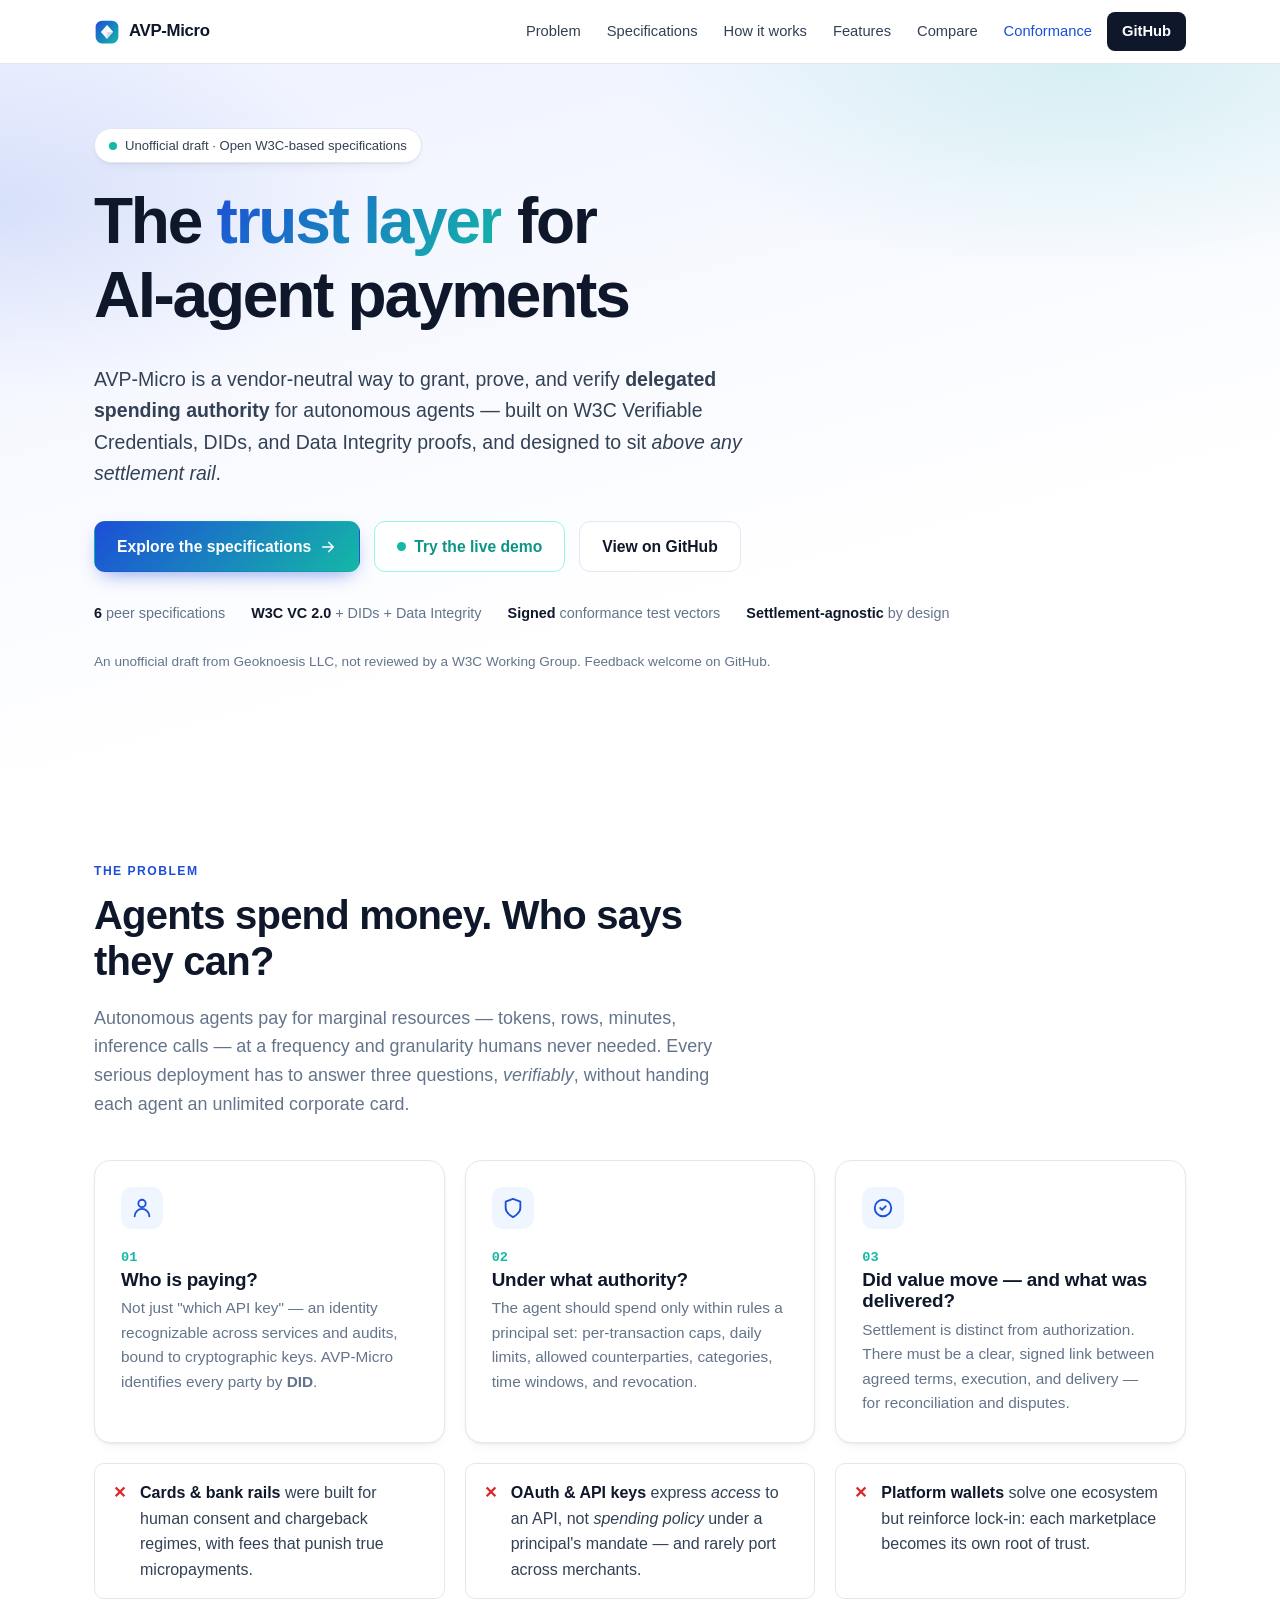
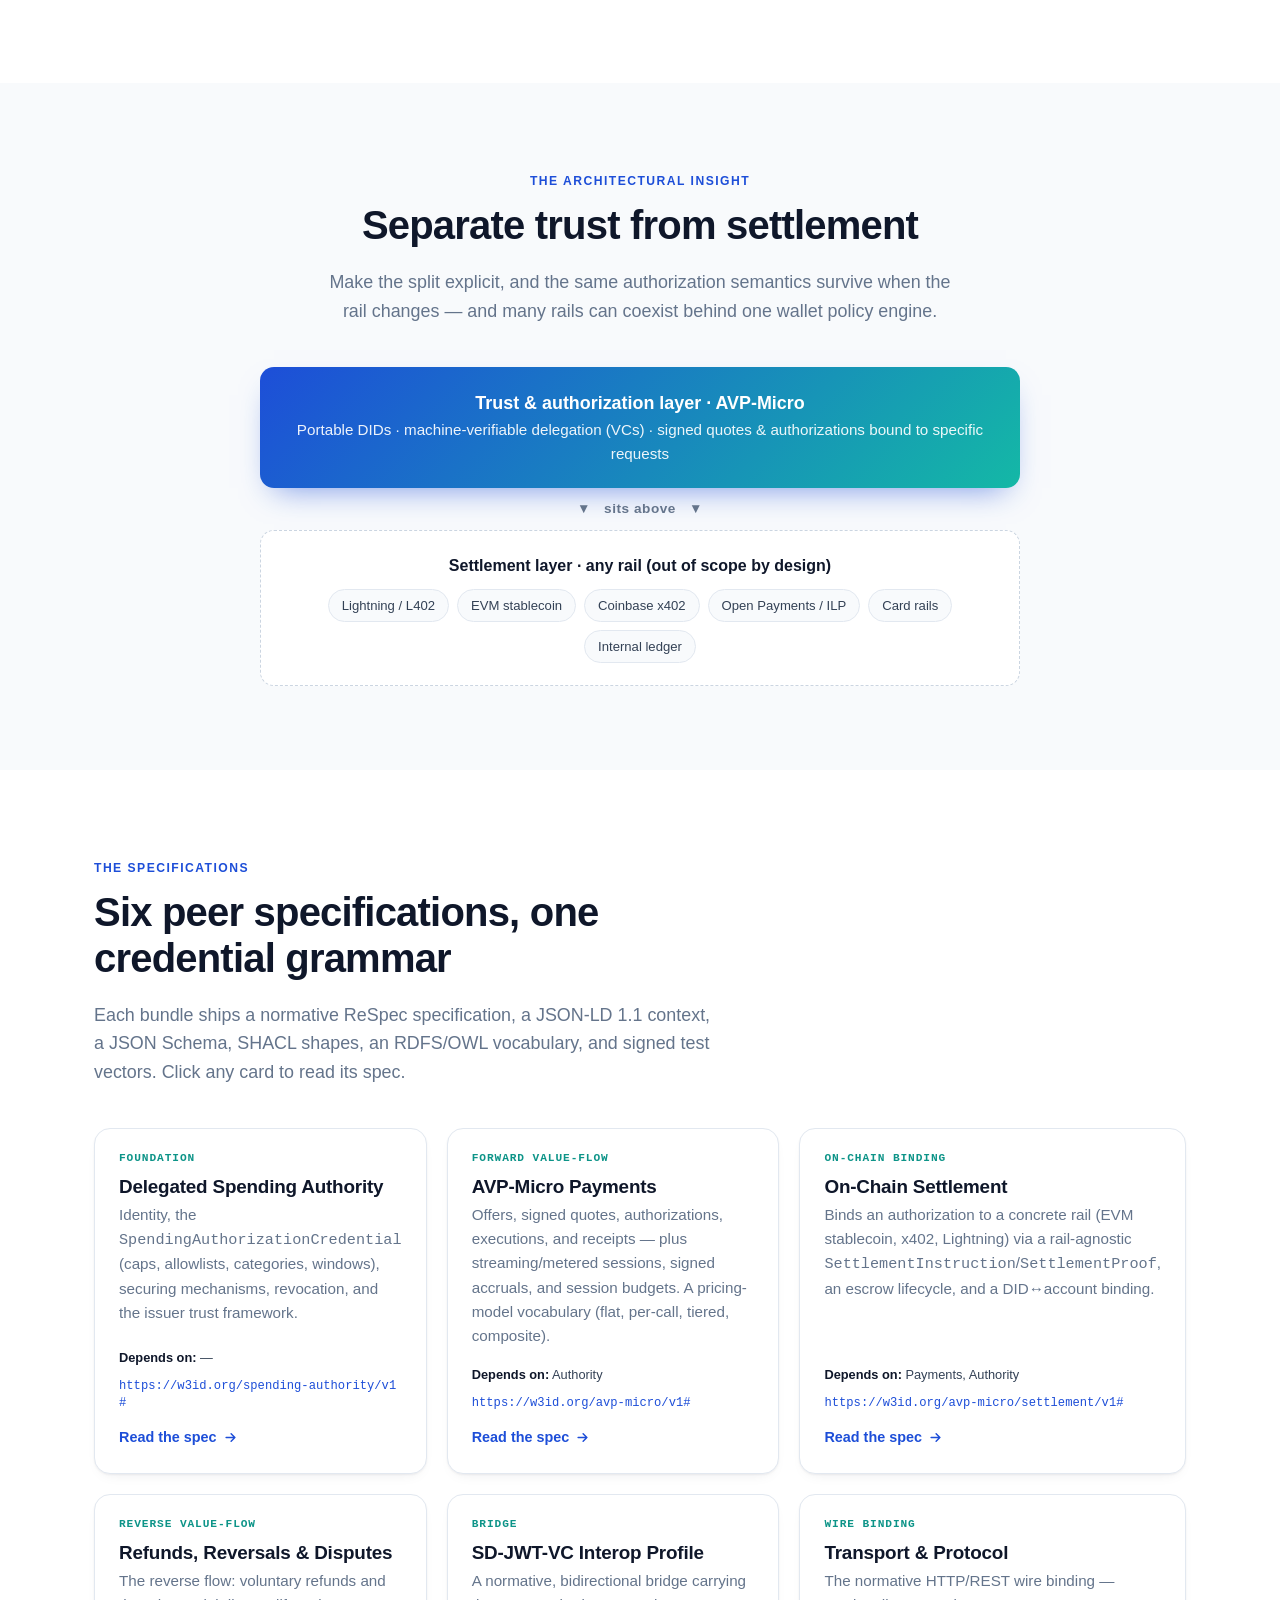
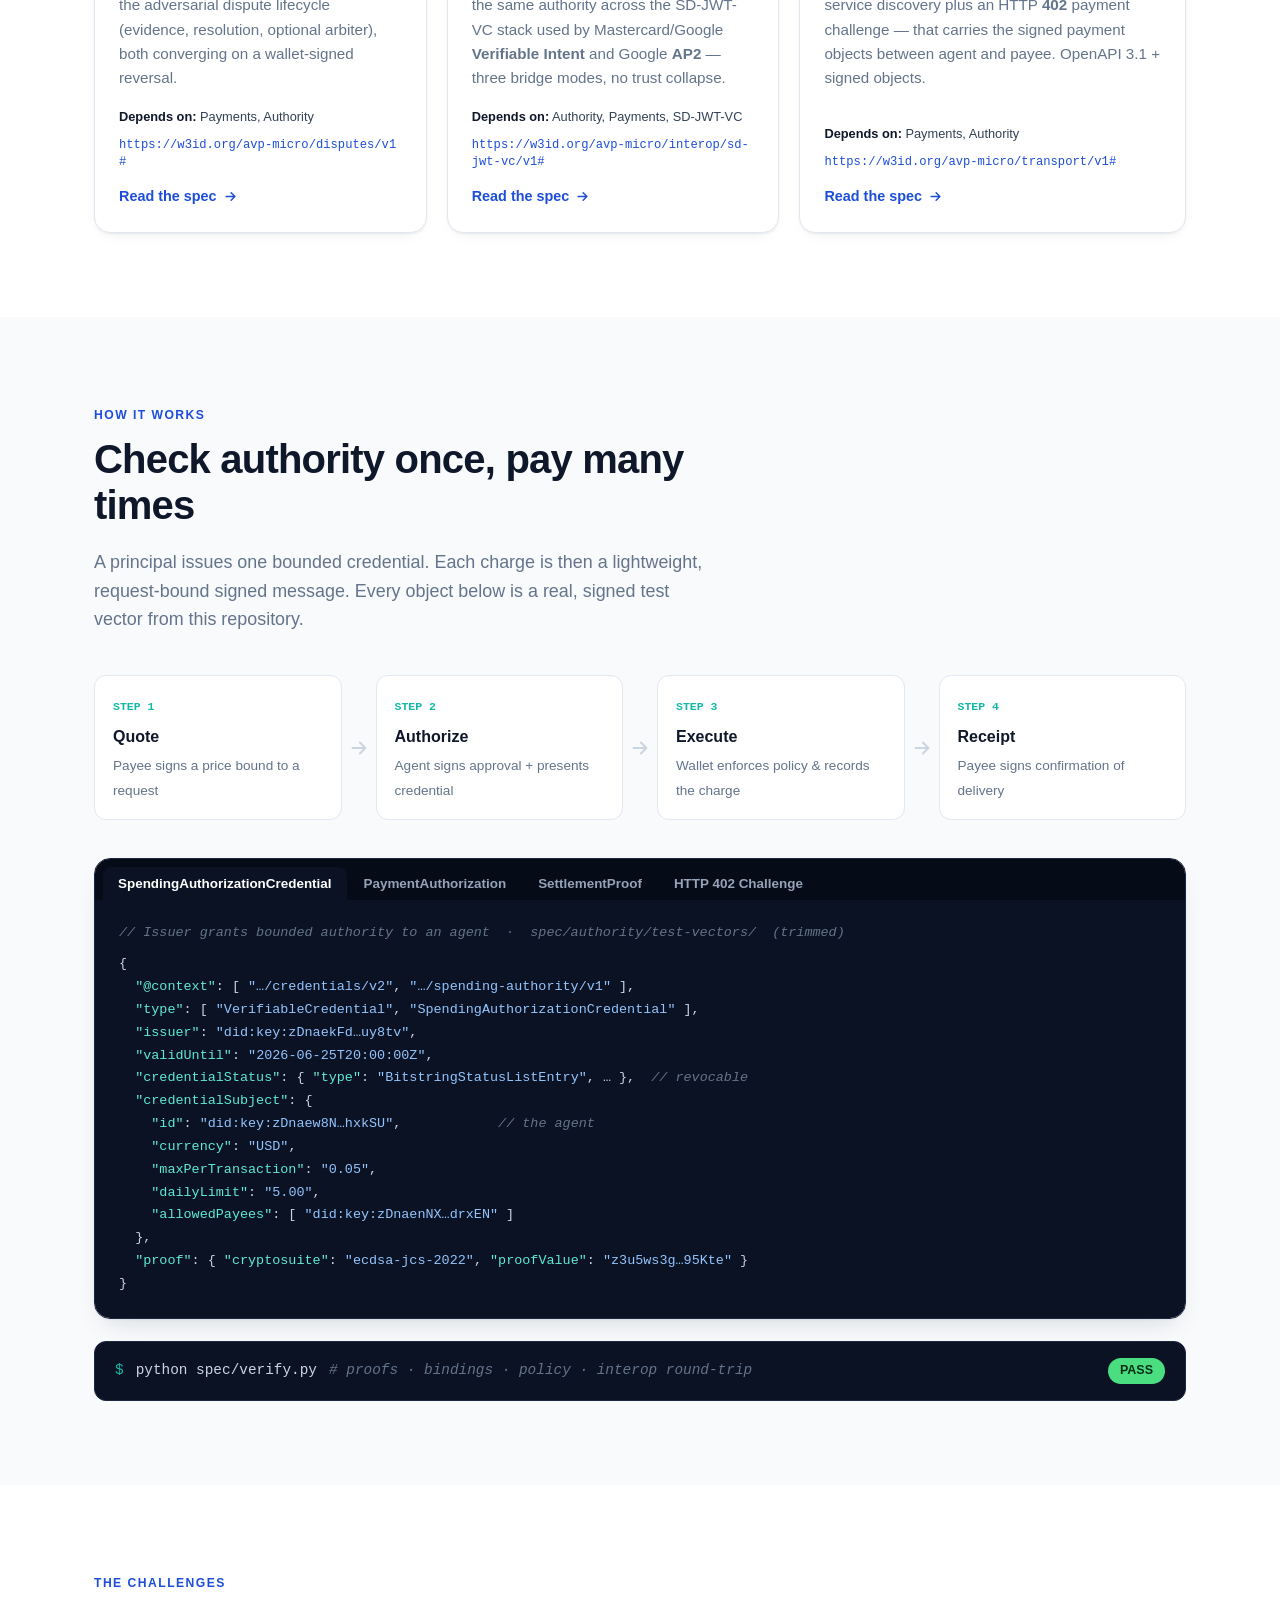
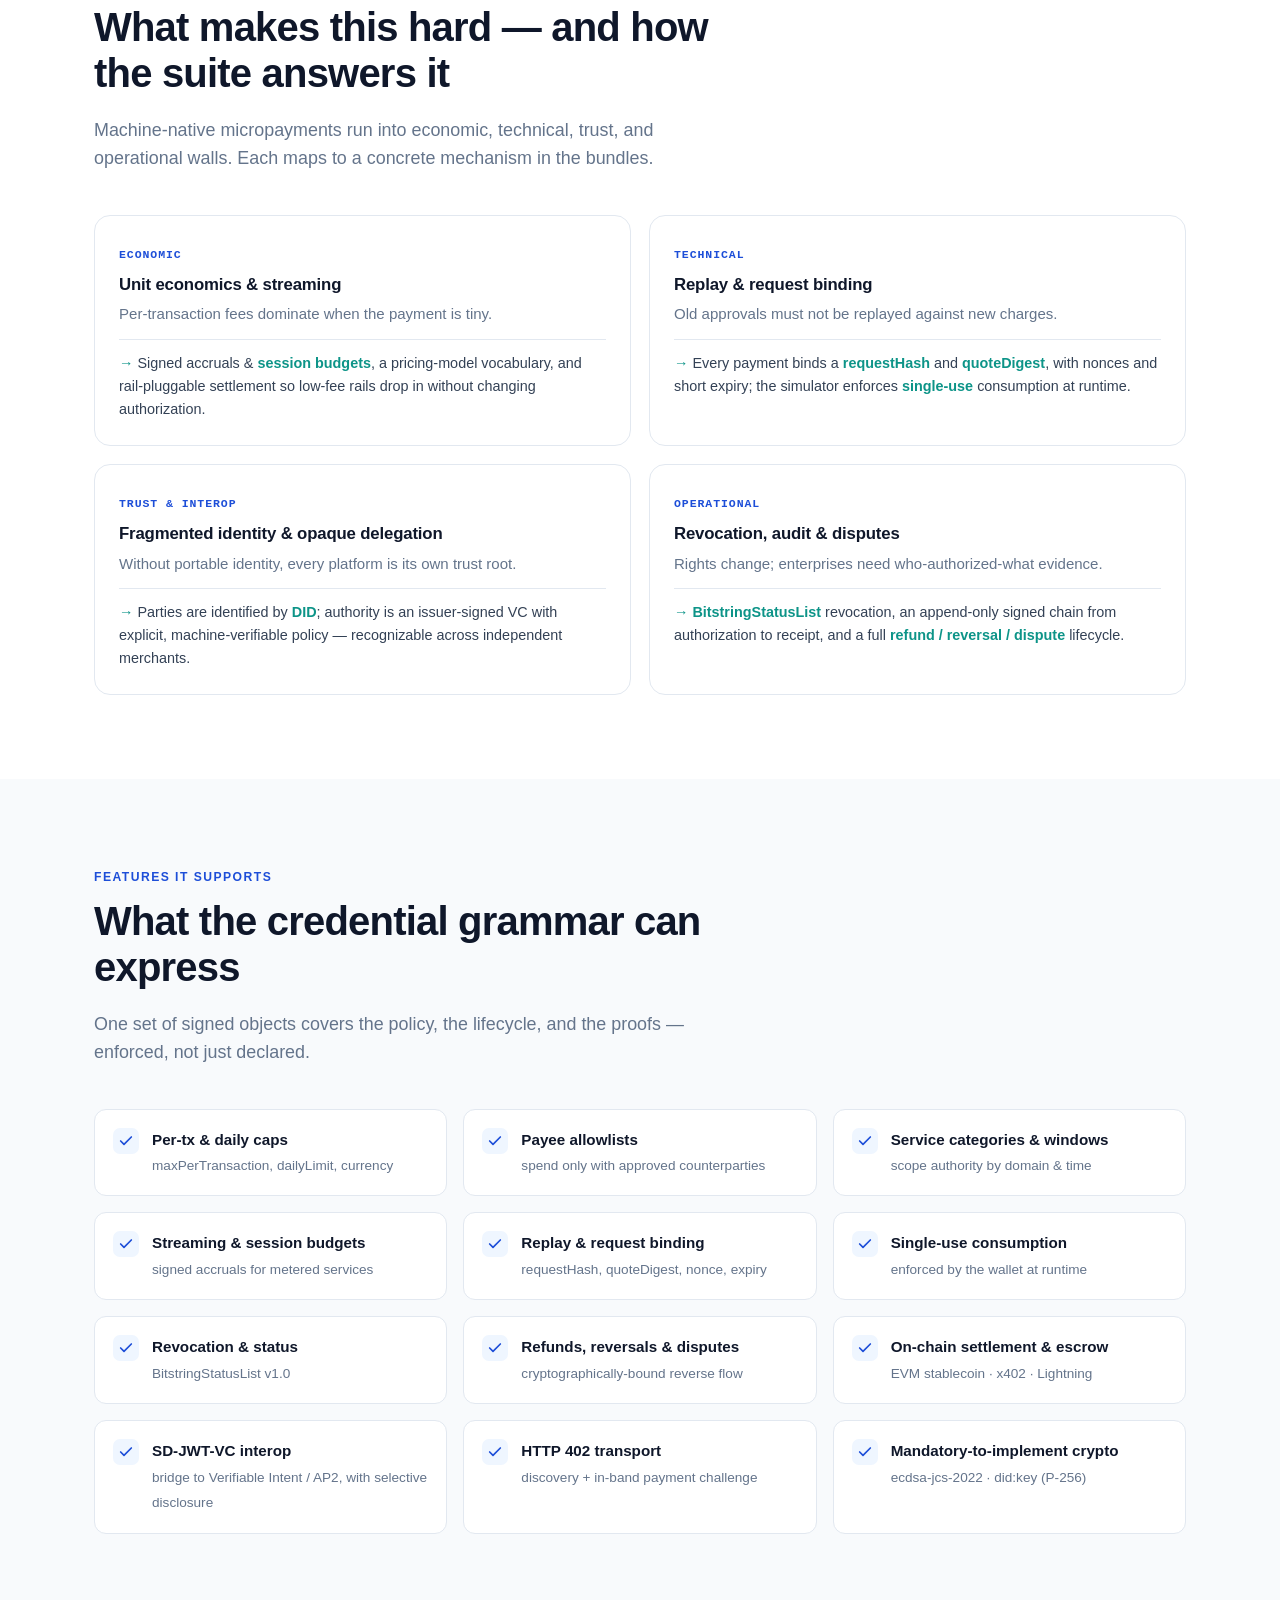
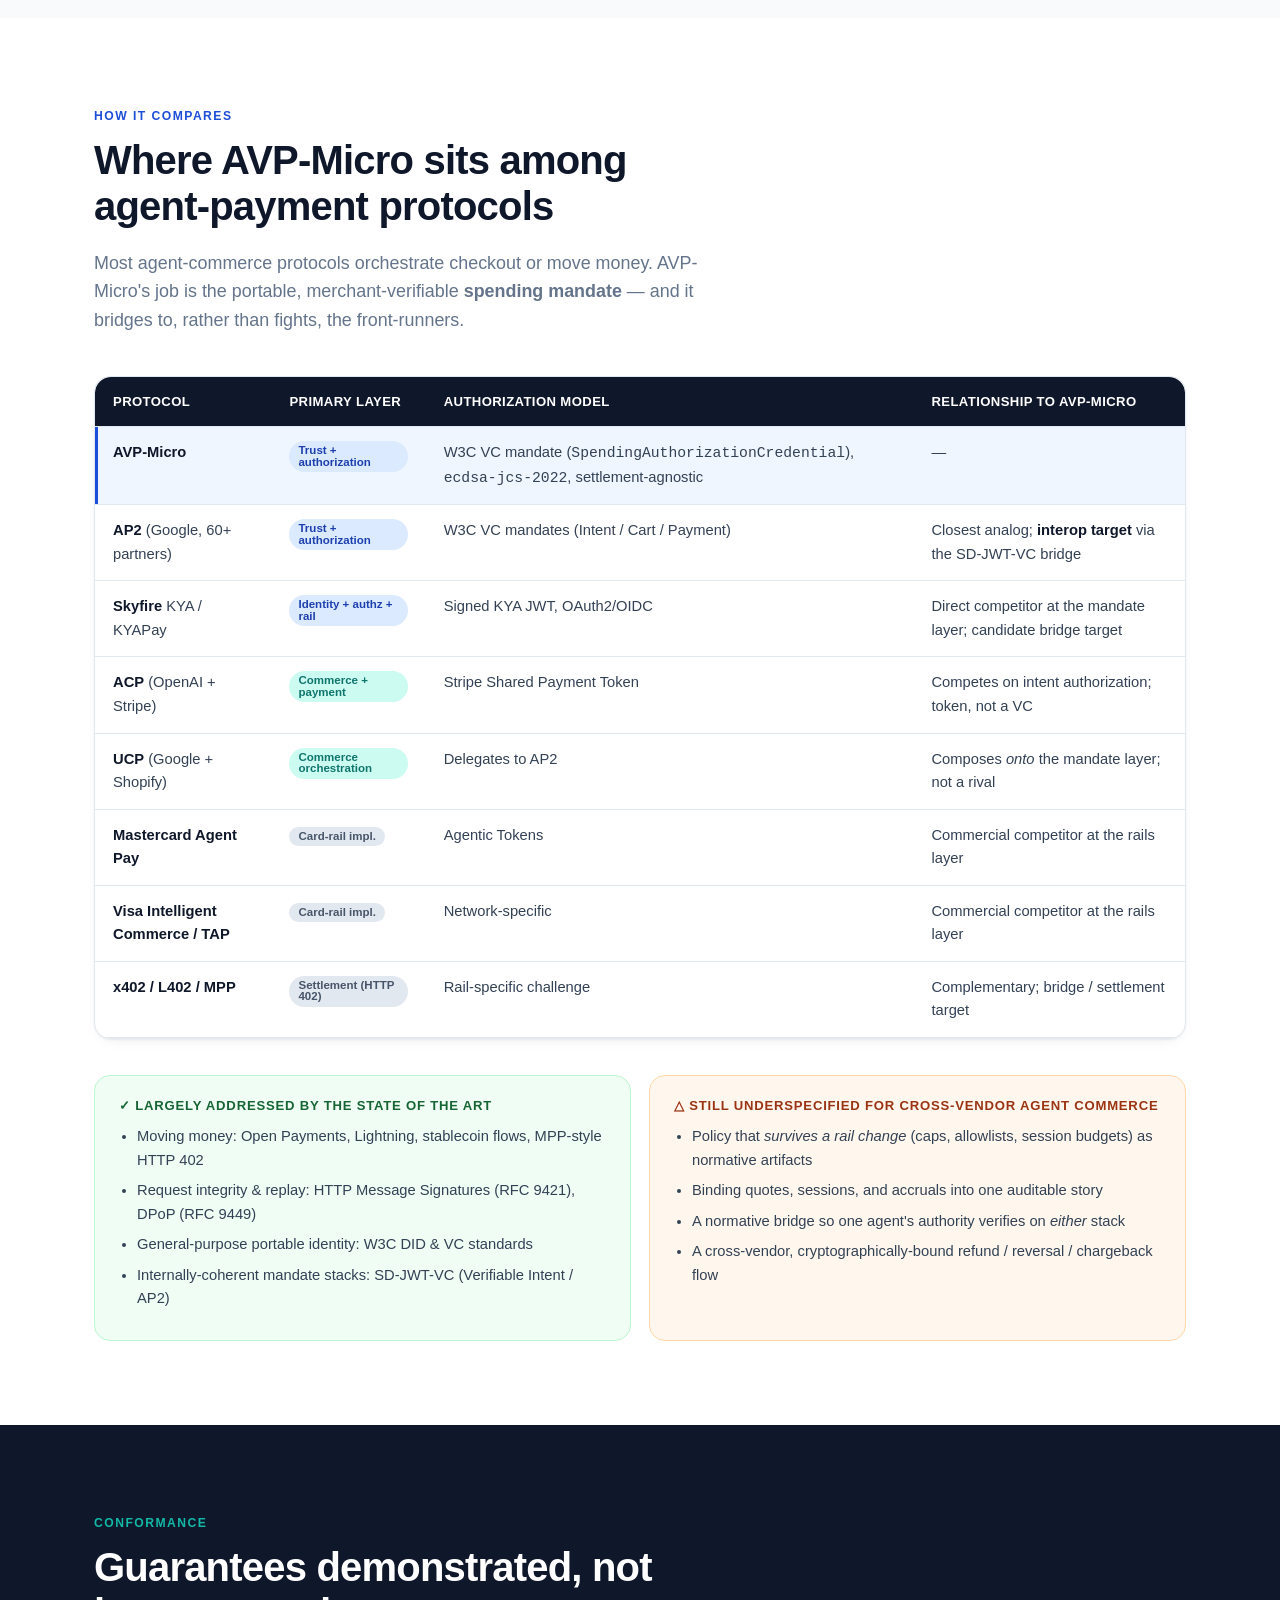
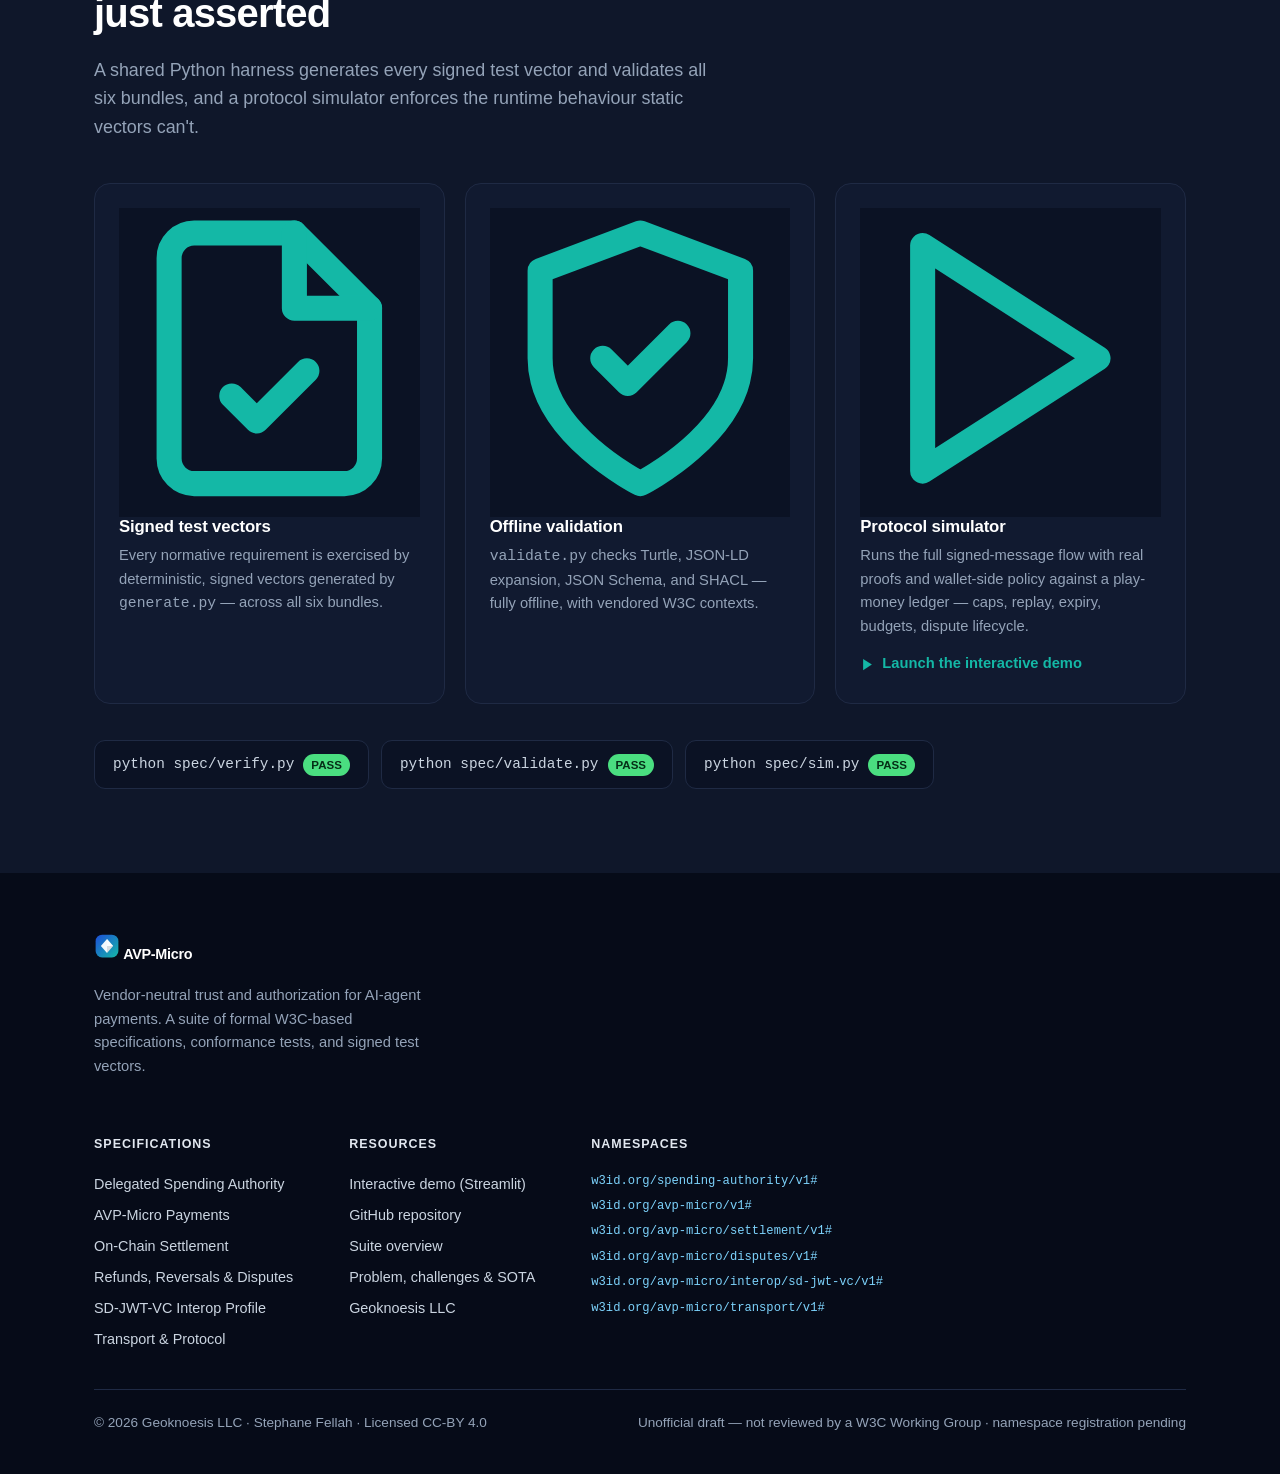
==== commit b81a8a27: "feat(site): link the live Streamlit demo from the homepage Add the deployed interactive simulator (S" ====
--- a/index.html
+++ b/index.html
@@ -60,6 +60,7 @@
       <a class="btn btn-primary" href="#specs">Explore the specifications
         <svg viewBox="0 0 24 24" width="18" height="18" fill="none" stroke="currentColor" stroke-width="2.2" stroke-linecap="round" stroke-linejoin="round"><path d="M5 12h14M13 6l6 6-6 6"/></svg>
       </a>
+      <a class="btn btn-demo" href="https://avp-micro-sim-demo-jhjzp6ra4fvqgxmpr7b3x8.streamlit.app/" target="_blank" rel="noopener"><span class="live-dot"></span> Try the live demo</a>
       <a class="btn btn-ghost" href="https://github.com/geoknoesis/avp-micro-spec">View on GitHub</a>
     </div>
     <div class="hero-meta">
@@ -503,6 +504,10 @@
         <div class="ico"><svg viewBox="0 0 24 24" fill="none" stroke="currentColor" stroke-width="2" stroke-linecap="round" stroke-linejoin="round"><polygon points="5 3 19 12 5 21 5 3"/></svg></div>
         <h3>Protocol simulator</h3>
         <p>Runs the full signed-message flow with real proofs and wallet-side policy against a play-money ledger — caps, replay, expiry, budgets, dispute lifecycle.</p>
+        <a class="conf-demo-link" href="https://avp-micro-sim-demo-jhjzp6ra4fvqgxmpr7b3x8.streamlit.app/" target="_blank" rel="noopener">
+          <svg viewBox="0 0 24 24" fill="currentColor"><polygon points="5 3 19 12 5 21 5 3"/></svg>
+          Launch the interactive demo
+        </a>
       </div>
     </div>
 
@@ -538,6 +543,7 @@
         </div>
         <div>
           <h5>Resources</h5>
+          <a href="https://avp-micro-sim-demo-jhjzp6ra4fvqgxmpr7b3x8.streamlit.app/" target="_blank" rel="noopener">Interactive demo (Streamlit)</a>
           <a href="https://github.com/geoknoesis/avp-micro-spec">GitHub repository</a>
           <a href="spec/README.md">Suite overview</a>
           <a href="docs/problem-challenges-and-sota.md">Problem, challenges &amp; SOTA</a>
--- a/assets/avp.css
+++ b/assets/avp.css
@@ -135,6 +135,10 @@
 .btn-ghost:hover { border-color: var(--blue); color: var(--blue); }
 .section-dark .btn-ghost { background: transparent; color: #e2e8f0; border-color: #334155; }
 .section-dark .btn-ghost:hover { border-color: var(--teal); color: #fff; }
+.btn-demo { background: #fff; color: var(--teal-2); border-color: #99f6e4; }
+.btn-demo:hover { border-color: var(--teal); color: var(--teal-2); box-shadow: 0 10px 24px -10px rgba(20,184,166,.5); }
+.live-dot { width: 9px; height: 9px; border-radius: 50%; background: var(--teal); box-shadow: 0 0 0 0 rgba(20,184,166,.55); animation: livePulse 2s infinite; }
+@keyframes livePulse { 70% { box-shadow: 0 0 0 8px rgba(20,184,166,0); } 100% { box-shadow: 0 0 0 0 rgba(20,184,166,0); } }
 
 /* ============================================================
    HERO
@@ -339,6 +343,9 @@
 .conf-card h3 { color: #fff; font-size: 1.05rem; }
 .conf-card p { color: #94a3b8; font-size: .92rem; margin: 0; }
 .conf-card .ico { background: #0b1224; color: var(--teal); }
+.conf-demo-link { display: inline-flex; align-items: center; gap: 7px; margin-top: 14px; font-weight: 600; font-size: .92rem; color: var(--teal); }
+.conf-demo-link:hover { color: #fff; }
+.conf-demo-link svg { width: 15px; height: 15px; }
 .badges { display: flex; gap: 12px; flex-wrap: wrap; }
 .badge {
   display: inline-flex; align-items: center; gap: 9px;
@@ -389,5 +396,5 @@
 
 @media (prefers-reduced-motion: reduce) {
   html { scroll-behavior: auto; }
-  * { transition: none !important; }
-}
+  * { transition: none !important; animation: none !important; }
+}
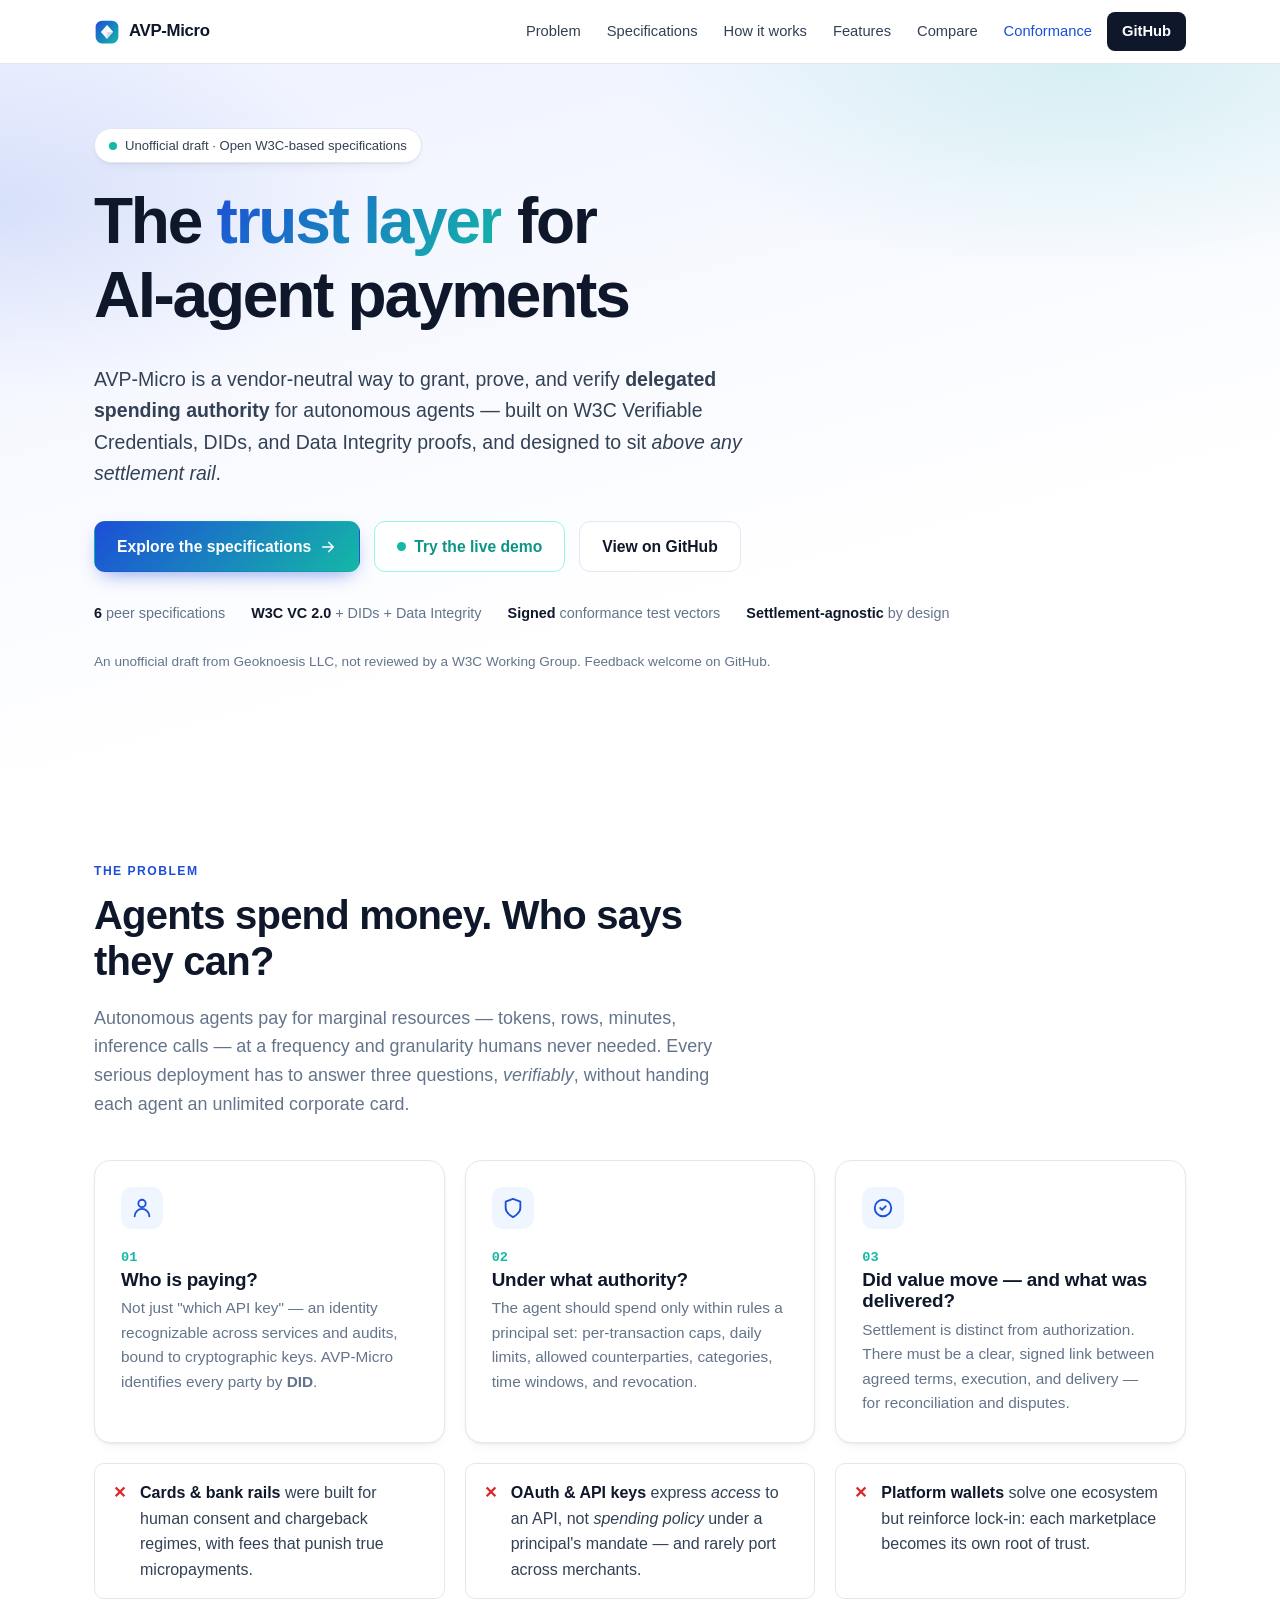
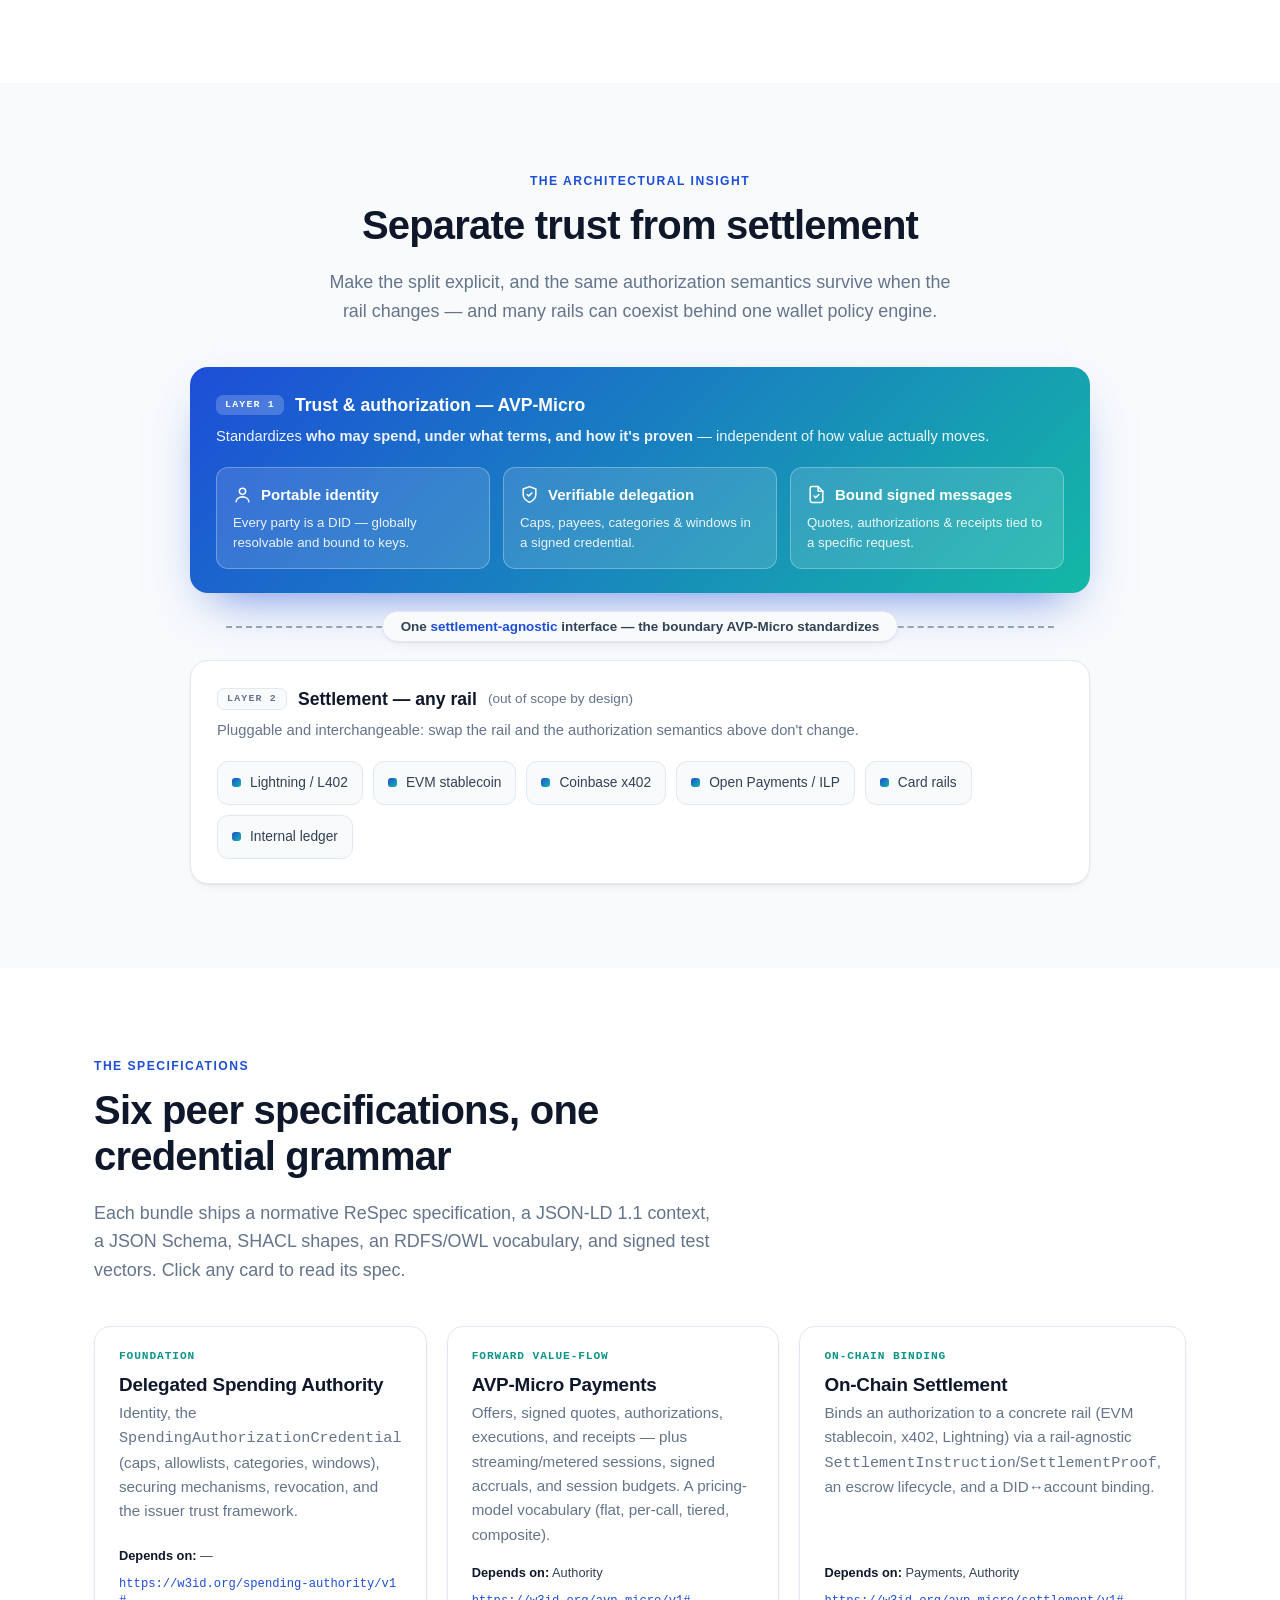
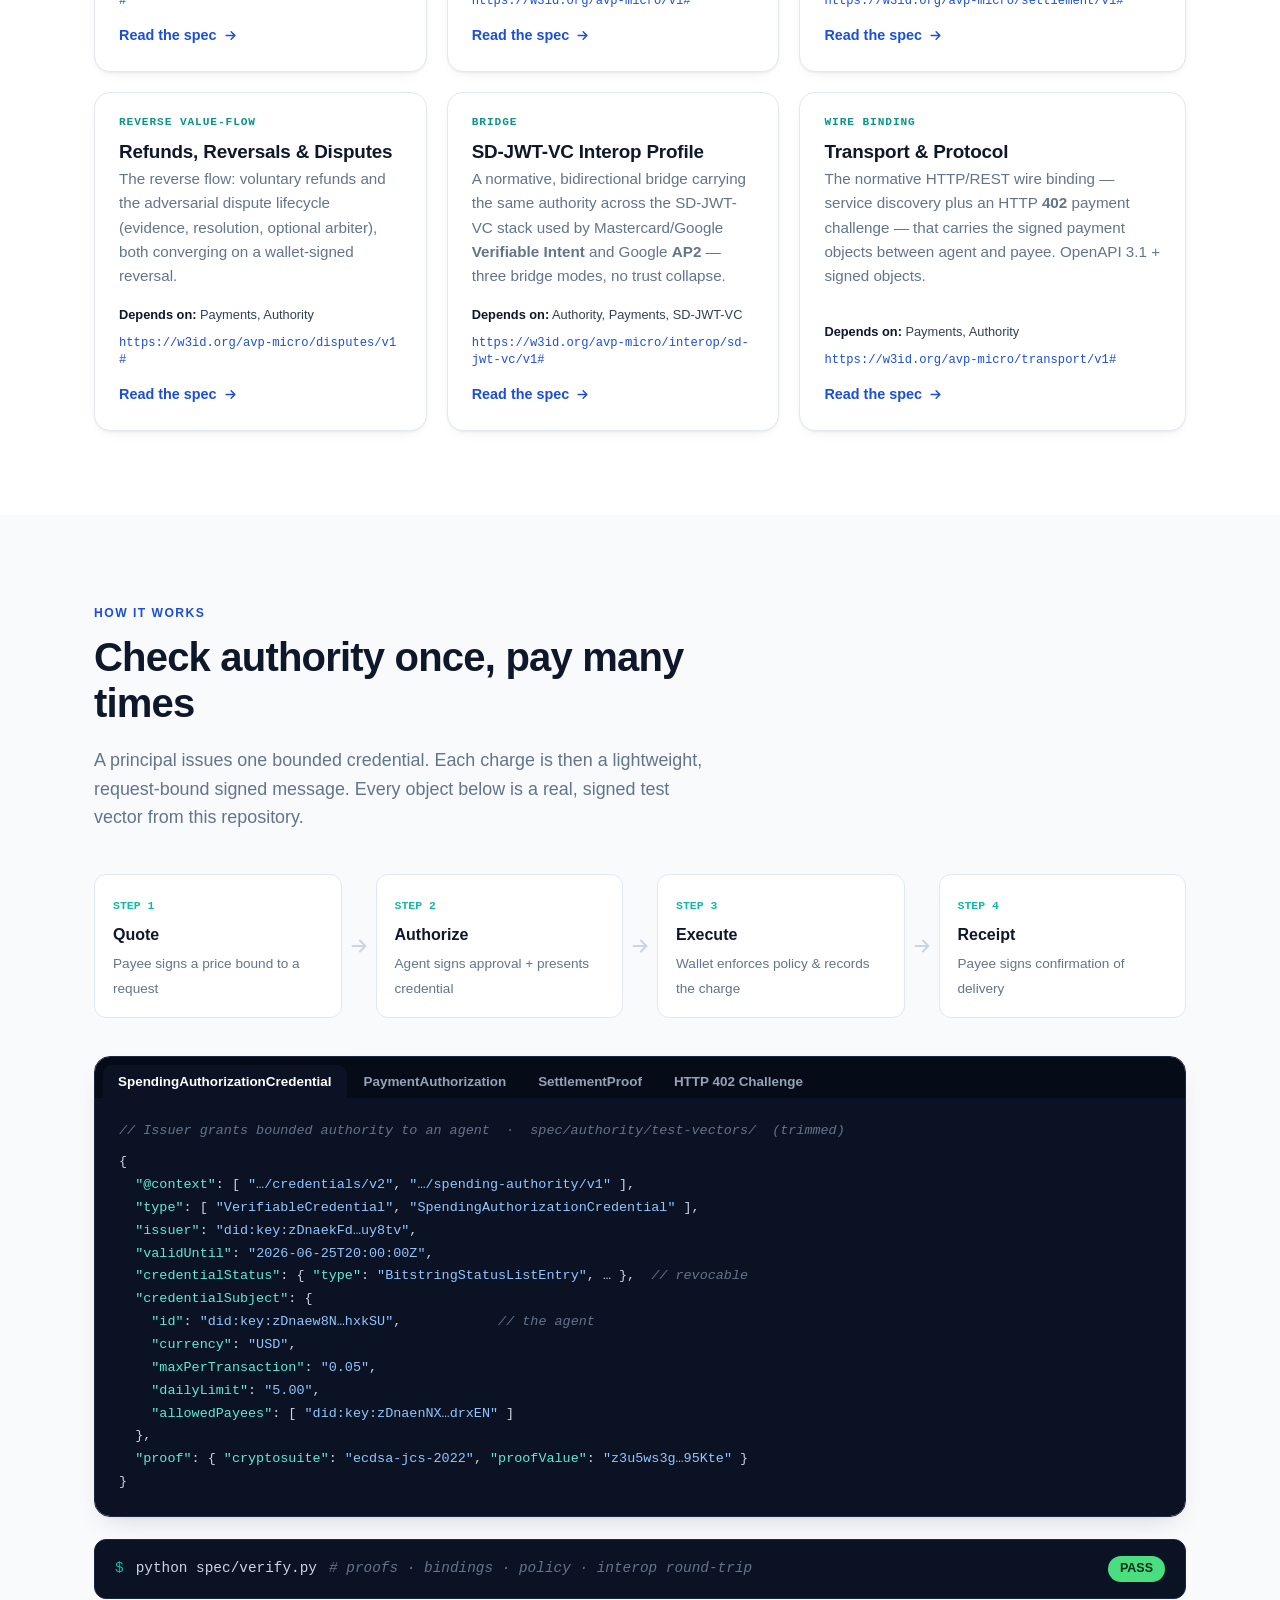
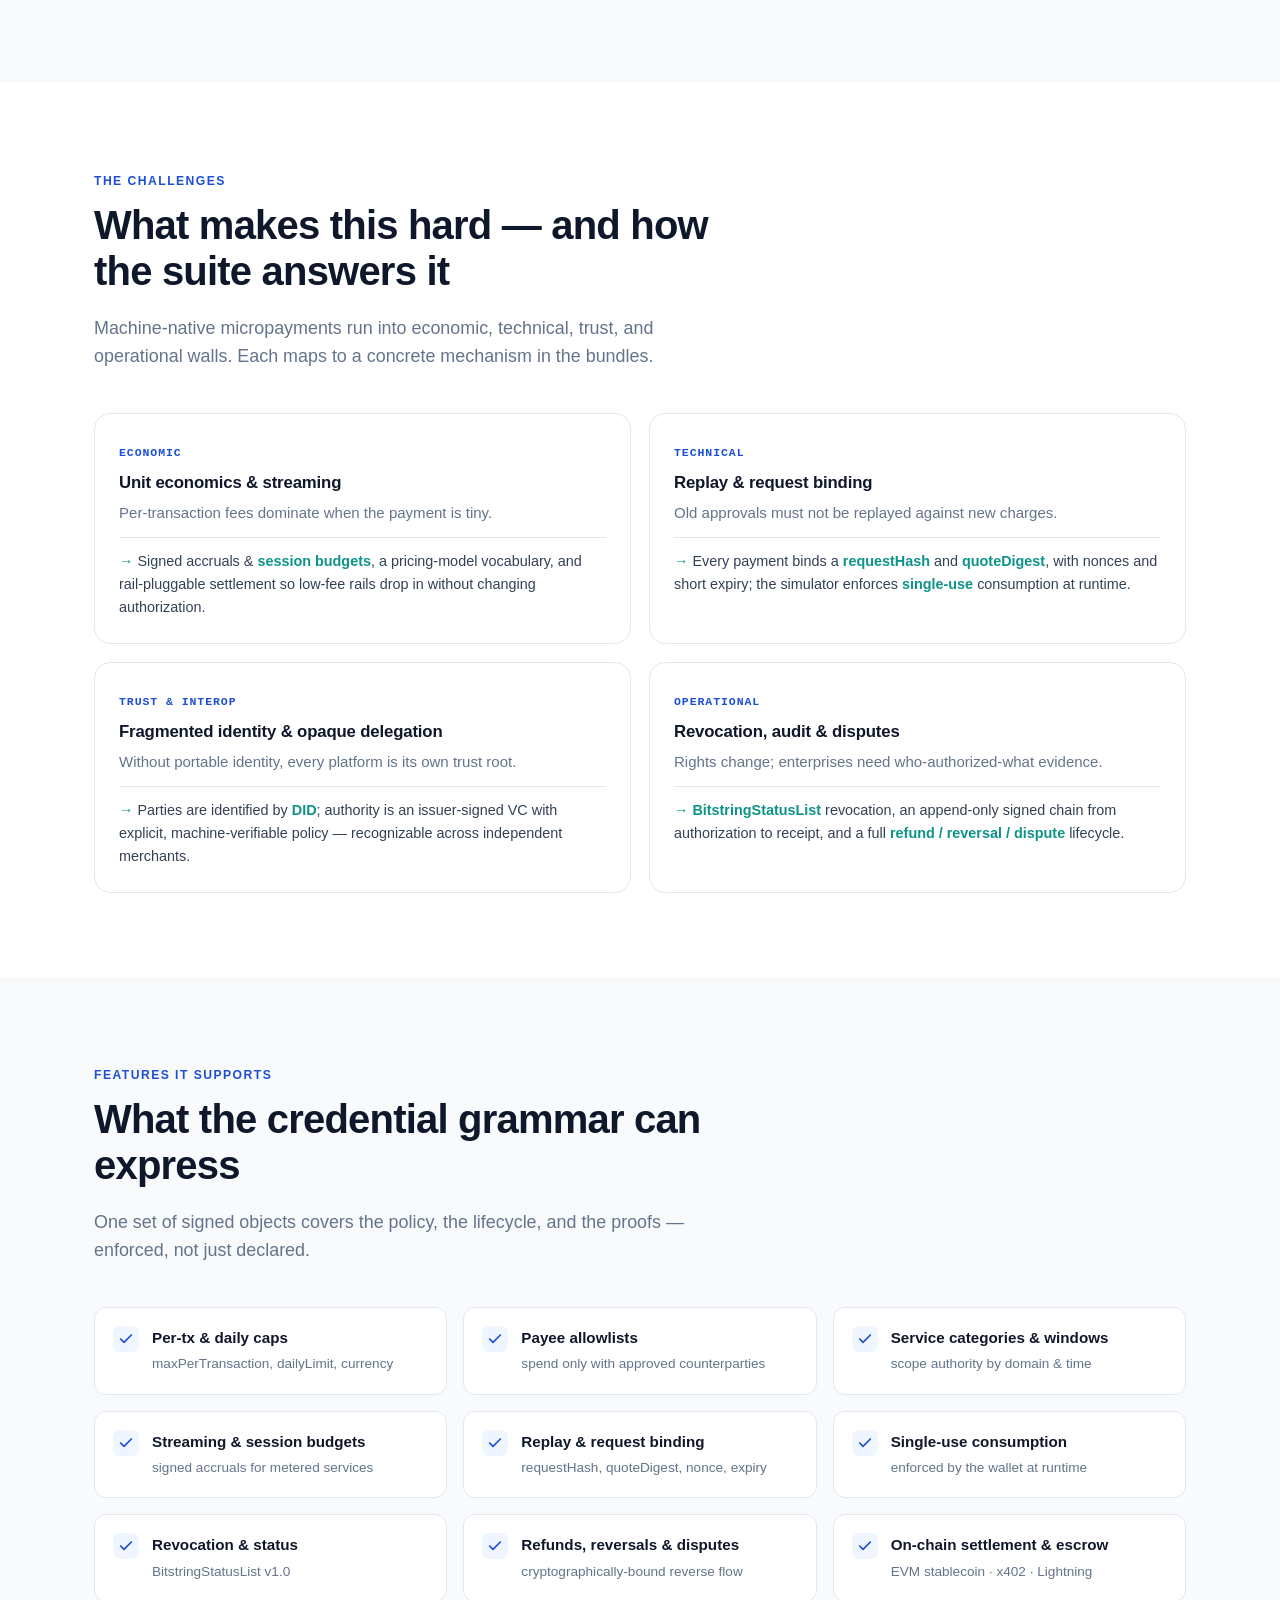
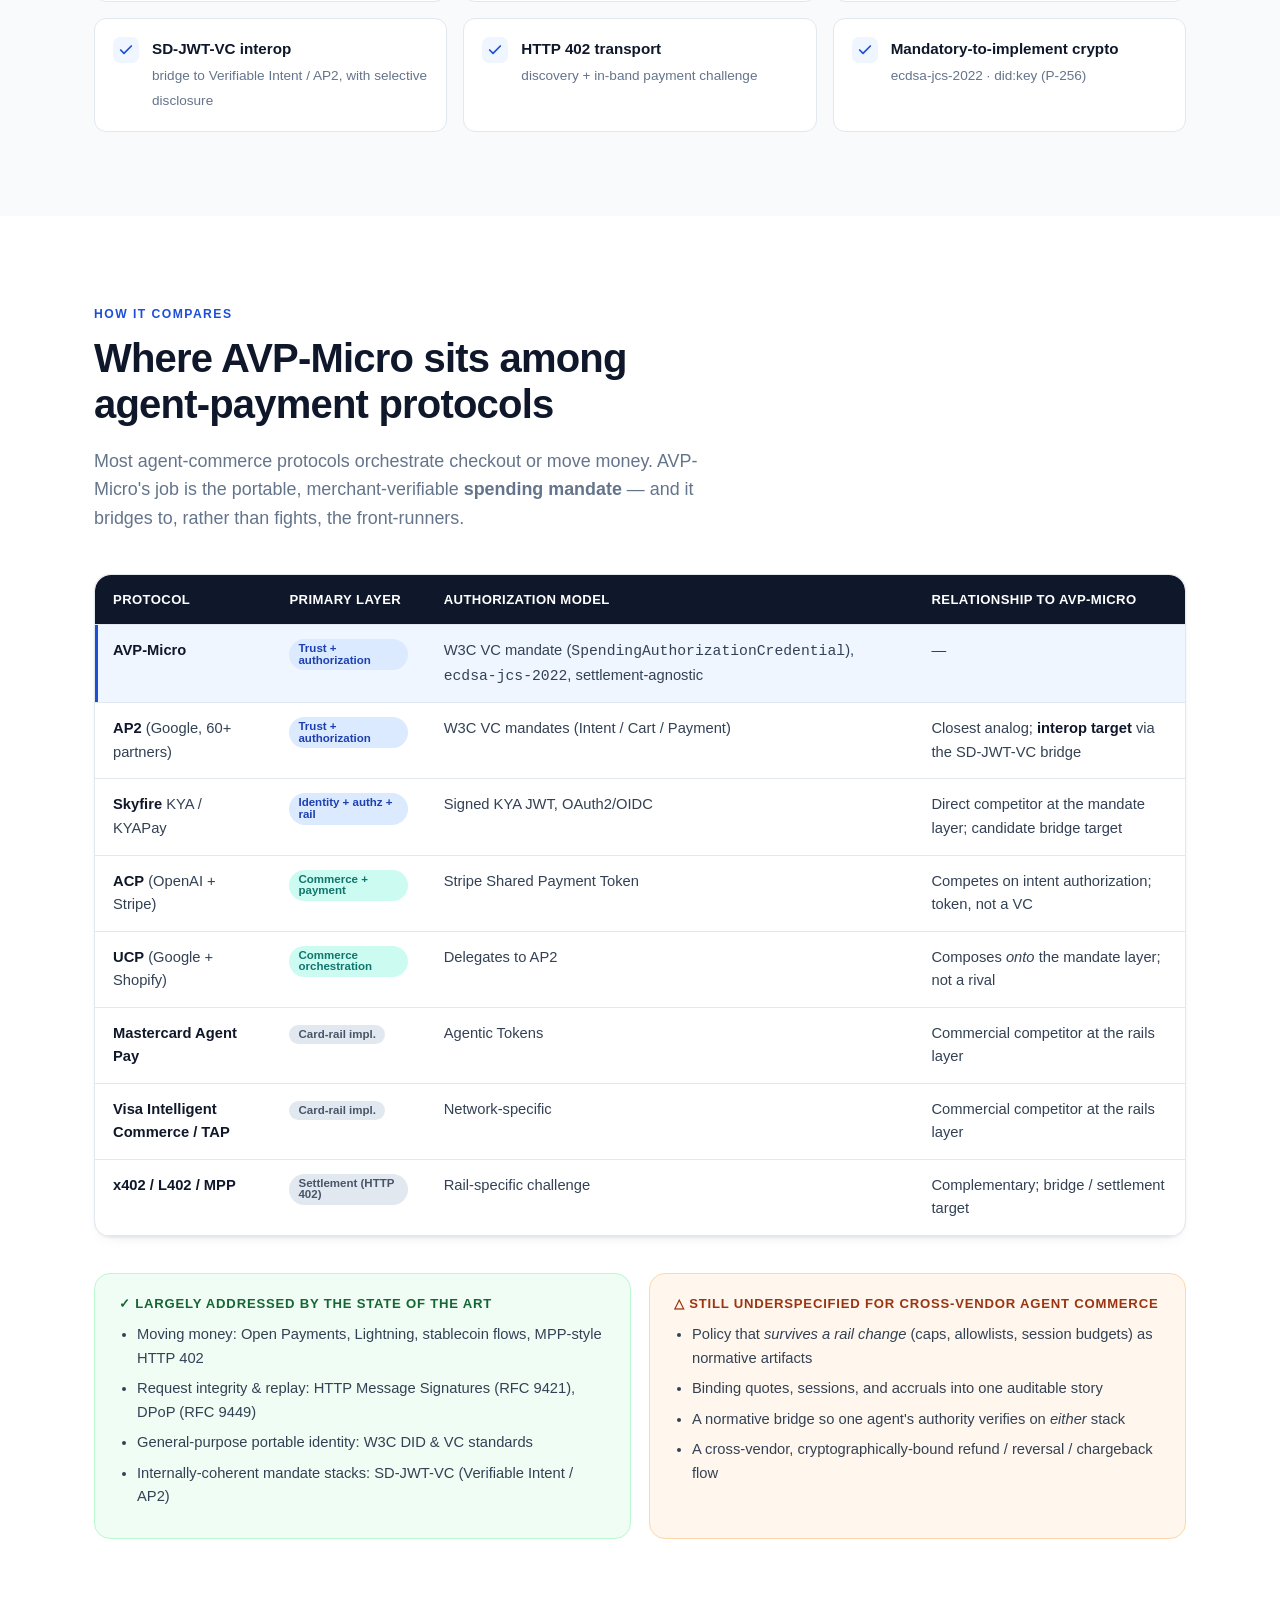
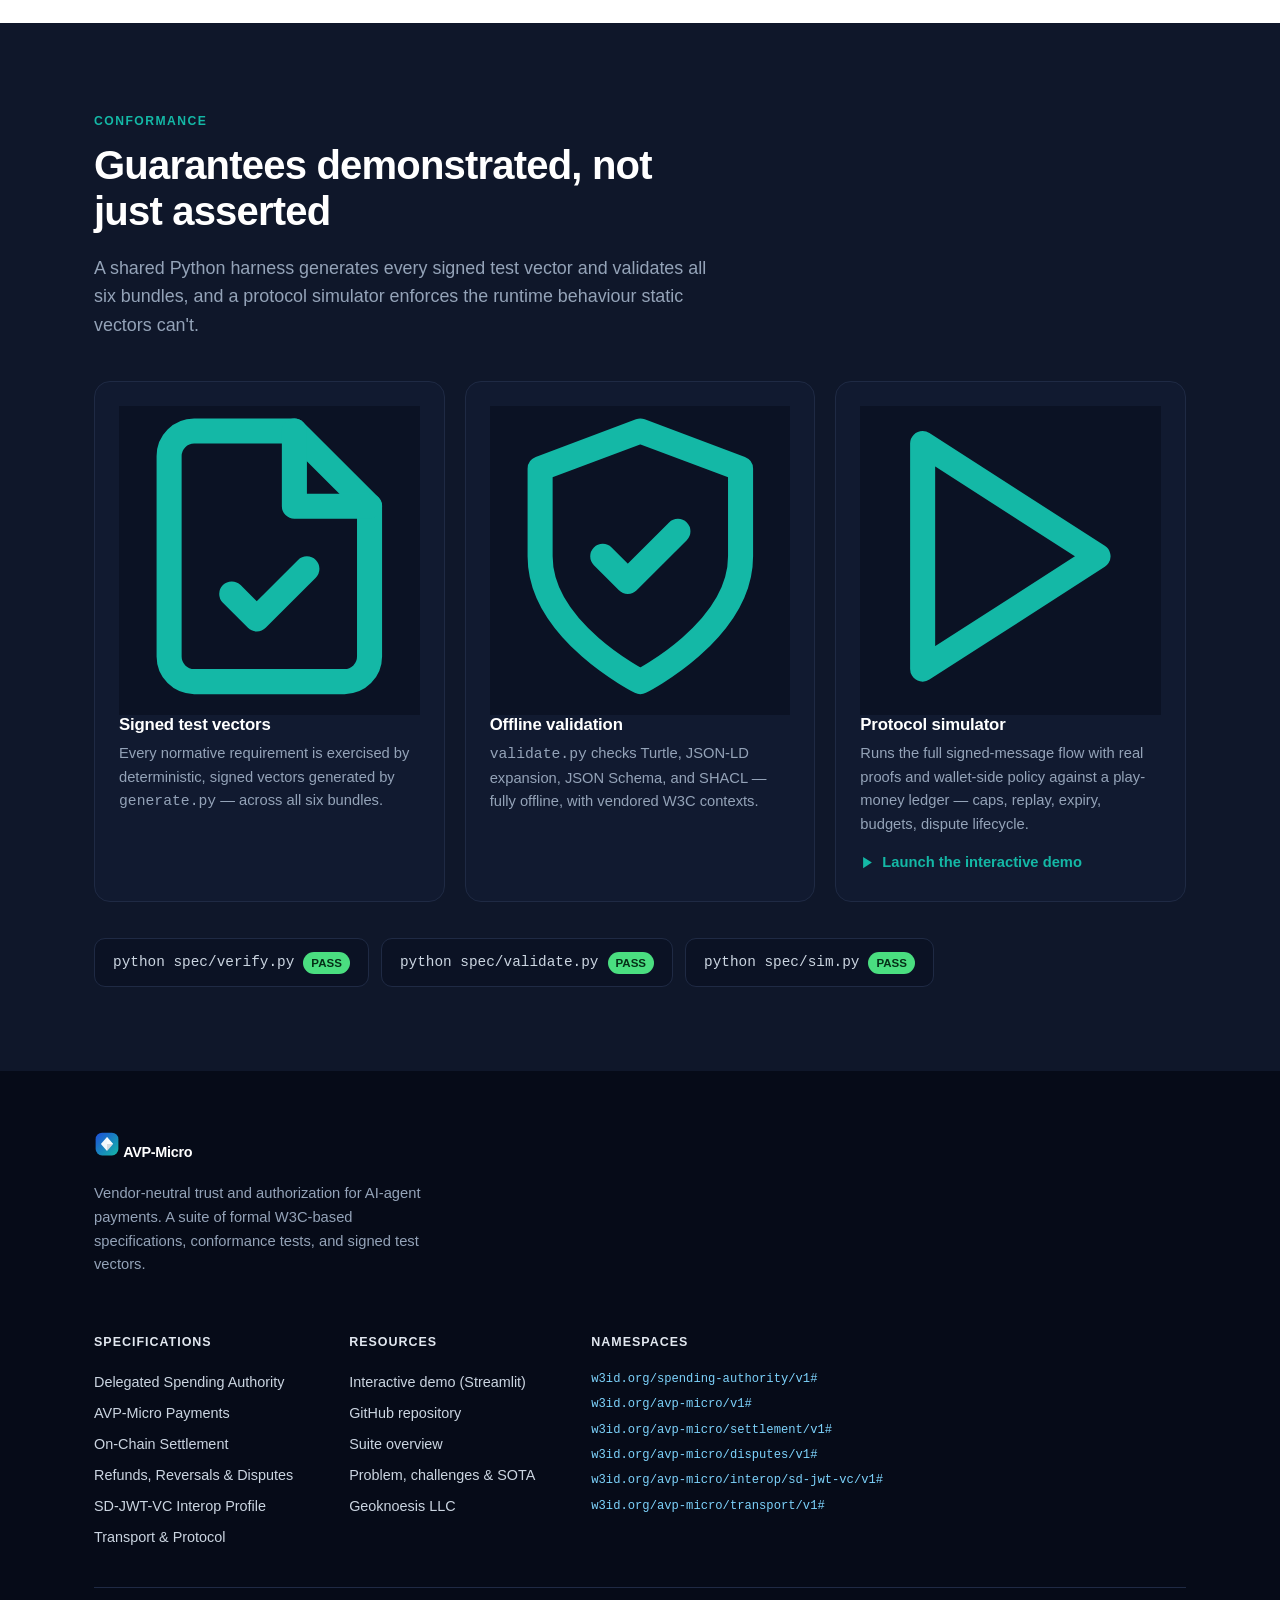
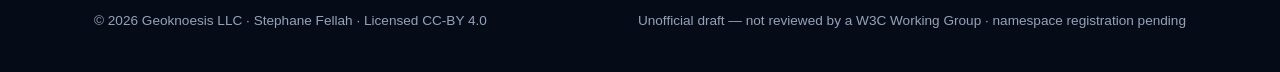
==== commit 1a1b030b: "feat(site): redesign the Architectural Insight layer diagram Replace the two-box "trust above settle" ====
--- a/index.html
+++ b/index.html
@@ -127,21 +127,40 @@
       </p>
     </div>
 
-    <div class="layers">
-      <div class="layer layer-top">
-        <div class="t">Trust &amp; authorization layer · AVP-Micro</div>
-        <div class="d">Portable DIDs · machine-verifiable delegation (VCs) · signed quotes &amp; authorizations bound to specific requests</div>
-      </div>
-      <div class="layer-mid">▼ &nbsp; sits above &nbsp; ▼</div>
-      <div class="layer layer-bot">
-        <div class="t">Settlement layer · any rail (out of scope by design)</div>
-        <div class="rails">
-          <span class="rail-pill">Lightning / L402</span>
-          <span class="rail-pill">EVM stablecoin</span>
-          <span class="rail-pill">Coinbase x402</span>
-          <span class="rail-pill">Open Payments / ILP</span>
-          <span class="rail-pill">Card rails</span>
-          <span class="rail-pill">Internal ledger</span>
+    <div class="arch">
+      <div class="arch-layer arch-trust">
+        <div class="arch-head"><span class="tag">Layer 1</span> Trust &amp; authorization — AVP-Micro</div>
+        <div class="sub">Standardizes <em>who may spend, under what terms, and how it's proven</em> — independent of how value actually moves.</div>
+        <div class="arch-pillars">
+          <div class="arch-pillar">
+            <div class="pi"><svg viewBox="0 0 24 24" fill="none" stroke="currentColor" stroke-width="1.9" stroke-linecap="round" stroke-linejoin="round"><circle cx="12" cy="8" r="4"/><path d="M4 21c0-3.3 3.6-6 8-6s8 2.7 8 6"/></svg> Portable identity</div>
+            <p>Every party is a DID — globally resolvable and bound to keys.</p>
+          </div>
+          <div class="arch-pillar">
+            <div class="pi"><svg viewBox="0 0 24 24" fill="none" stroke="currentColor" stroke-width="1.9" stroke-linecap="round" stroke-linejoin="round"><path d="M12 22s8-4 8-10V5l-8-3-8 3v7c0 6 8 10 8 10z"/><path d="M9 12l2 2 4-4"/></svg> Verifiable delegation</div>
+            <p>Caps, payees, categories &amp; windows in a signed credential.</p>
+          </div>
+          <div class="arch-pillar">
+            <div class="pi"><svg viewBox="0 0 24 24" fill="none" stroke="currentColor" stroke-width="1.9" stroke-linecap="round" stroke-linejoin="round"><path d="M14 2H6a2 2 0 0 0-2 2v16a2 2 0 0 0 2 2h12a2 2 0 0 0 2-2V8z"/><path d="M14 2v6h6"/><path d="M9 14l2 2 4-4"/></svg> Bound signed messages</div>
+            <p>Quotes, authorizations &amp; receipts tied to a specific request.</p>
+          </div>
+        </div>
+      </div>
+
+      <div class="arch-interface">
+        <span class="pill">One <b>settlement-agnostic</b> interface — the boundary AVP-Micro standardizes</span>
+      </div>
+
+      <div class="arch-layer arch-settle">
+        <div class="arch-head"><span class="tag">Layer 2</span> Settlement — any rail <span class="muted">(out of scope by design)</span></div>
+        <div class="sub">Pluggable and interchangeable: swap the rail and the authorization semantics above don't change.</div>
+        <div class="arch-rails">
+          <span class="rail-mod"><span class="dot"></span> Lightning / L402</span>
+          <span class="rail-mod"><span class="dot"></span> EVM stablecoin</span>
+          <span class="rail-mod"><span class="dot"></span> Coinbase x402</span>
+          <span class="rail-mod"><span class="dot"></span> Open Payments / ILP</span>
+          <span class="rail-mod"><span class="dot"></span> Card rails</span>
+          <span class="rail-mod"><span class="dot"></span> Internal ledger</span>
         </div>
       </div>
     </div>
--- a/assets/avp.css
+++ b/assets/avp.css
@@ -200,24 +200,41 @@
 .notcard .x { color: #dc2626; font-weight: 800; flex: none; }
 
 /* ============================================================
-   INSIGHT — layer diagram
-   ============================================================ */
-.layers { max-width: 760px; margin: 0 auto; }
-.layer {
-  border-radius: 14px; padding: 22px 24px; text-align: center;
-}
-.layer-top {
-  background: var(--grad); color: #fff; box-shadow: 0 14px 30px -14px rgba(29,78,216,.6);
-}
-.layer-top .t { font-weight: 700; font-size: 1.12rem; }
-.layer-top .d { opacity: .92; font-size: .95rem; }
-.layer-mid { text-align: center; color: var(--muted); font-size: .85rem; padding: 10px 0; font-weight: 600; letter-spacing: .04em; }
-.layer-bot {
-  background: #fff; border: 1px dashed #cbd5e1; color: var(--slate);
-}
-.layer-bot .t { font-weight: 700; color: var(--ink); }
-.layer-bot .rails { display: flex; gap: 8px; flex-wrap: wrap; justify-content: center; margin-top: 10px; }
-.rail-pill { background: var(--soft); border: 1px solid var(--line); border-radius: 999px; padding: 5px 13px; font-size: .82rem; font-weight: 500; }
+   INSIGHT — architecture stack diagram
+   ============================================================ */
+.arch { max-width: 900px; margin: 0 auto; }
+.arch-layer { border-radius: 18px; padding: 24px 26px; }
+.arch-head { display: flex; align-items: center; gap: 11px; font-weight: 700; font-size: 1.1rem; }
+.arch-head .tag { font: 700 .62rem/1 var(--mono); letter-spacing: .12em; text-transform: uppercase; padding: 5px 9px; border-radius: 7px; flex: none; }
+.arch-layer .sub { font-size: .92rem; margin: 6px 0 18px; }
+
+/* trust layer (gradient, on top) */
+.arch-trust { background: var(--grad); color: #fff; box-shadow: 0 22px 48px -22px rgba(29,78,216,.7); }
+.arch-trust .tag { background: rgba(255,255,255,.2); color: #fff; }
+.arch-trust .sub { color: #fff; opacity: .92; }
+.arch-trust .sub em { font-style: normal; font-weight: 700; }
+.arch-pillars { display: grid; grid-template-columns: repeat(3, 1fr); gap: 13px; }
+.arch-pillar { background: rgba(255,255,255,.13); border: 1px solid rgba(255,255,255,.28); border-radius: 12px; padding: 15px 16px; }
+.arch-pillar .pi { display: flex; align-items: center; gap: 9px; font-weight: 700; font-size: .94rem; color: #fff; margin-bottom: 6px; }
+.arch-pillar .pi svg { width: 19px; height: 19px; flex: none; }
+.arch-pillar p { margin: 0; font-size: .83rem; line-height: 1.5; color: #fff; opacity: .9; }
+
+/* settlement-agnostic interface boundary */
+.arch-interface { position: relative; display: flex; align-items: center; justify-content: center; padding: 18px 0; }
+.arch-interface::before { content: ""; position: absolute; left: 4%; right: 4%; top: 50%; border-top: 2px dashed #94a3b8; }
+.arch-interface .pill { position: relative; background: var(--soft); border: 1px solid var(--line); border-radius: 999px; padding: 8px 18px; font-size: .84rem; font-weight: 600; color: var(--slate); box-shadow: var(--shadow-sm); text-align: center; }
+.arch-interface .pill b { color: var(--blue); }
+
+/* settlement layer (neutral, pluggable) */
+.arch-settle { background: #fff; border: 1px solid var(--line); box-shadow: var(--shadow-sm); }
+.arch-settle .arch-head { color: var(--ink); }
+.arch-settle .arch-head .muted { font-weight: 500; color: var(--muted); font-size: .85rem; }
+.arch-settle .tag { background: var(--soft); color: var(--muted); border: 1px solid var(--line); }
+.arch-settle .sub { color: var(--muted); }
+.arch-rails { display: flex; flex-wrap: wrap; gap: 10px; }
+.rail-mod { display: inline-flex; align-items: center; gap: 9px; background: var(--soft); border: 1px solid var(--line); border-radius: 11px; padding: 10px 14px; font-size: .86rem; font-weight: 500; color: var(--slate); transition: border-color .15s ease, transform .15s ease; }
+.rail-mod:hover { border-color: var(--teal); transform: translateY(-2px); }
+.rail-mod .dot { width: 9px; height: 9px; border-radius: 3px; background: var(--grad); flex: none; }
 
 /* ============================================================
    SPEC CARDS
@@ -387,7 +404,7 @@
   .nav-links.open { transform: translateY(0); visibility: visible; }
   .nav-links a { padding: 12px 12px; border-radius: 9px; }
   .nav-toggle { display: inline-flex; }
-  .grid-2, .grid-3, .spec-grid, .feat-grid, .chal, .conf-grid, .gap-grid { grid-template-columns: 1fr; }
+  .grid-2, .grid-3, .spec-grid, .feat-grid, .chal, .conf-grid, .gap-grid, .arch-pillars { grid-template-columns: 1fr; }
   .flow-arrow { transform: rotate(90deg); width: 100%; padding: 4px 0; }
   .flow-step { min-width: 0; }
   .hero-cta { flex-direction: column; align-items: stretch; }
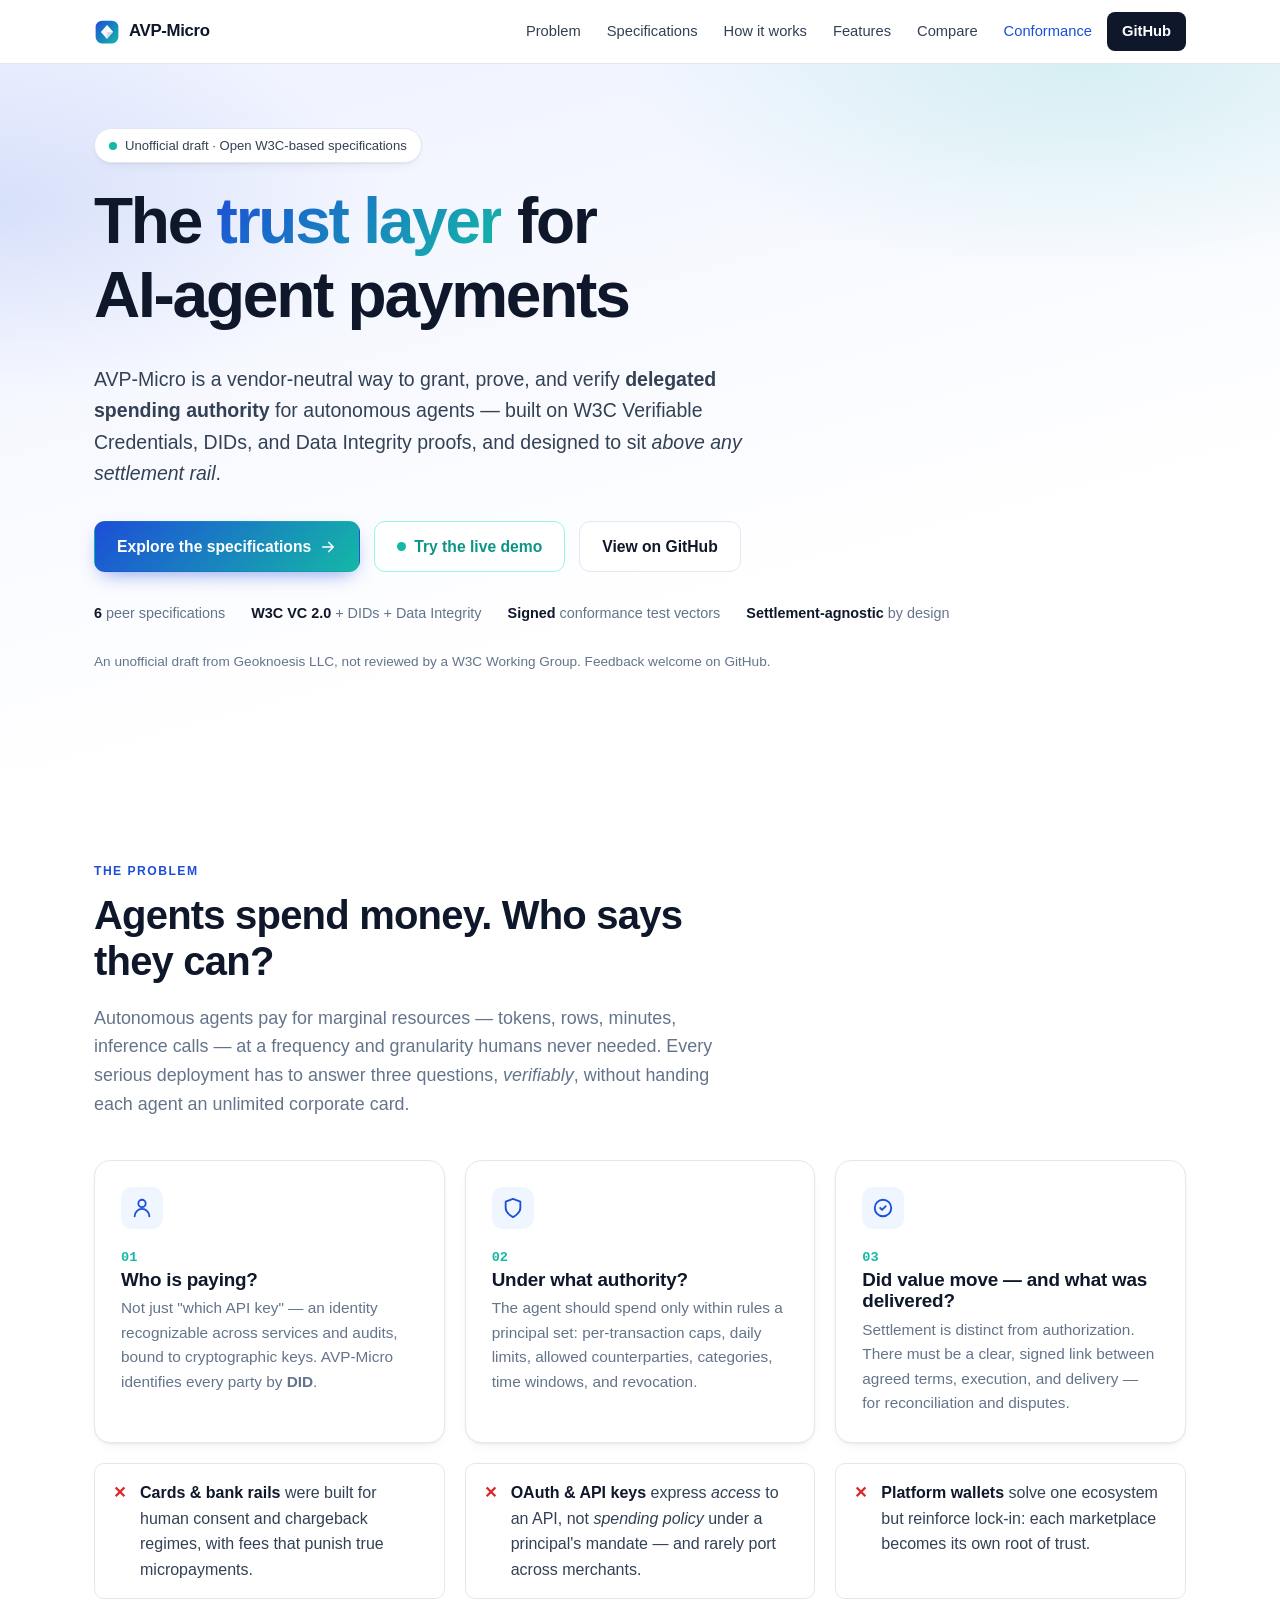
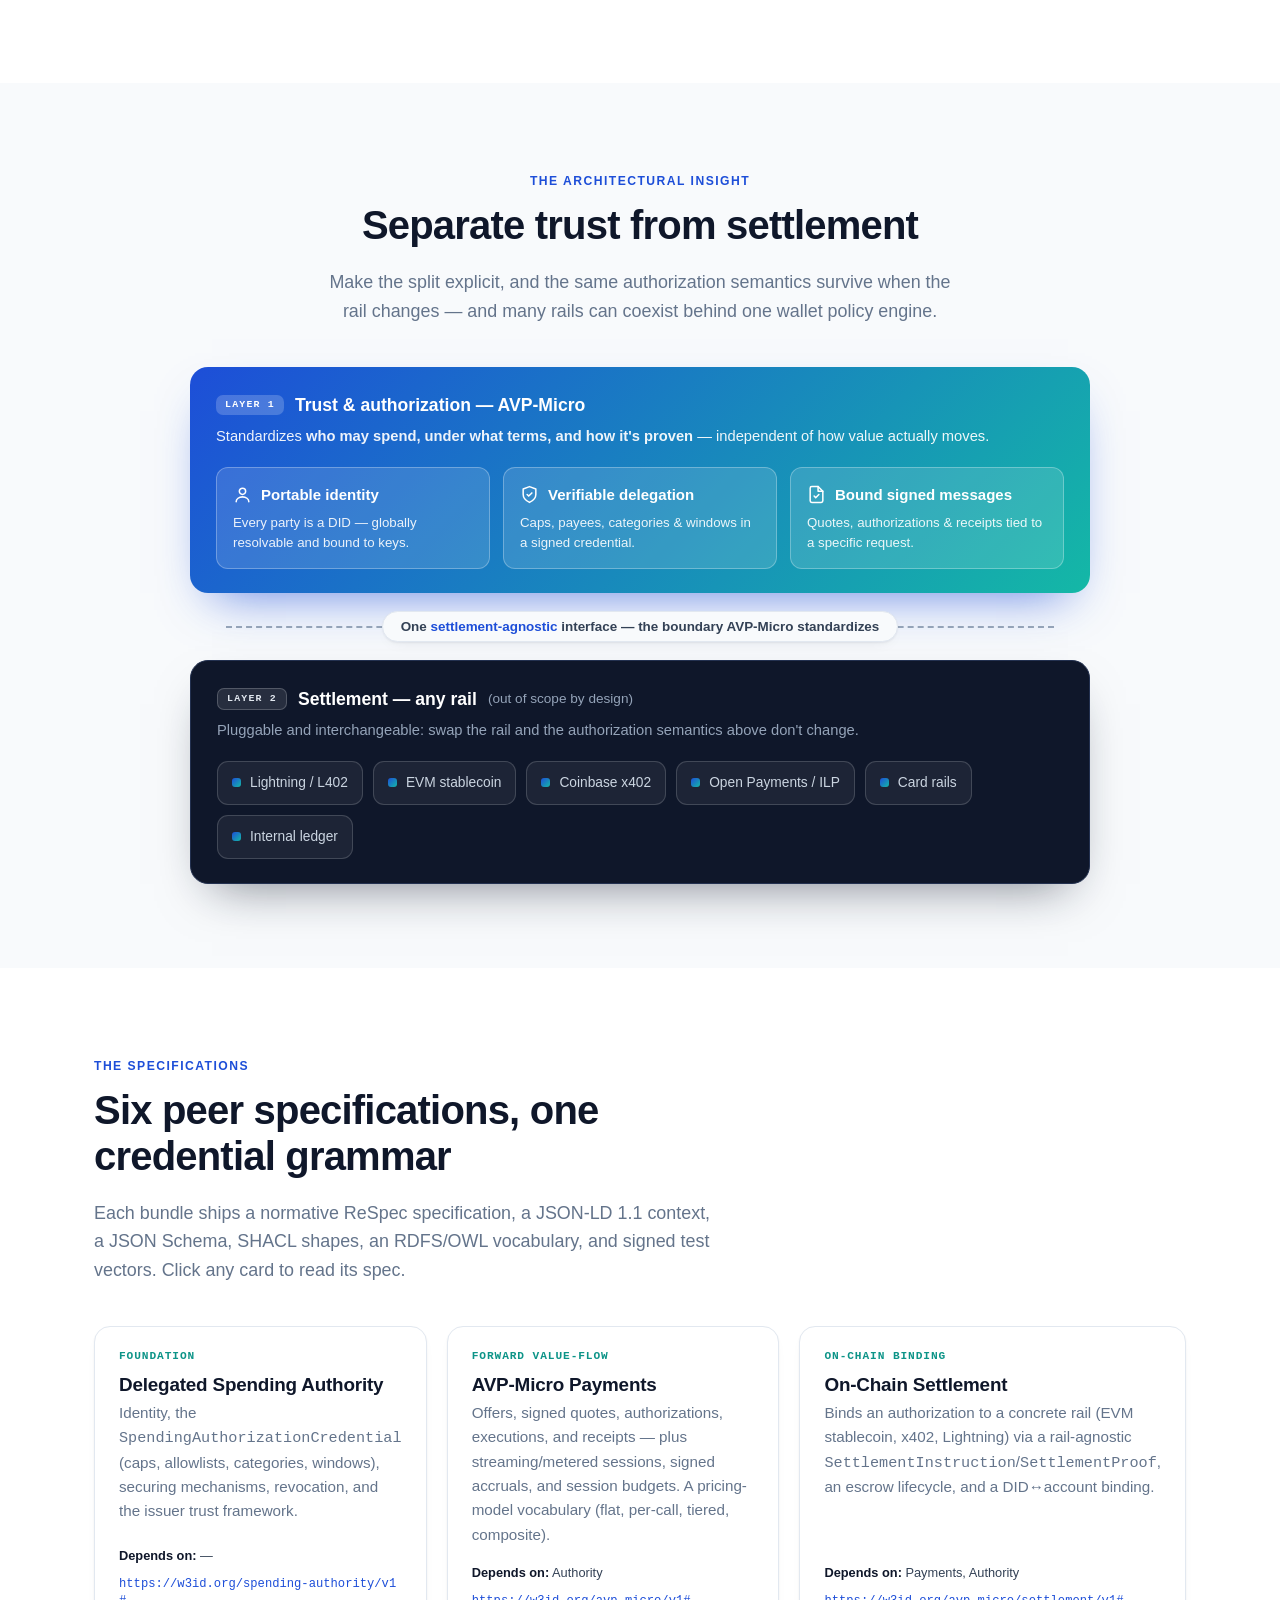
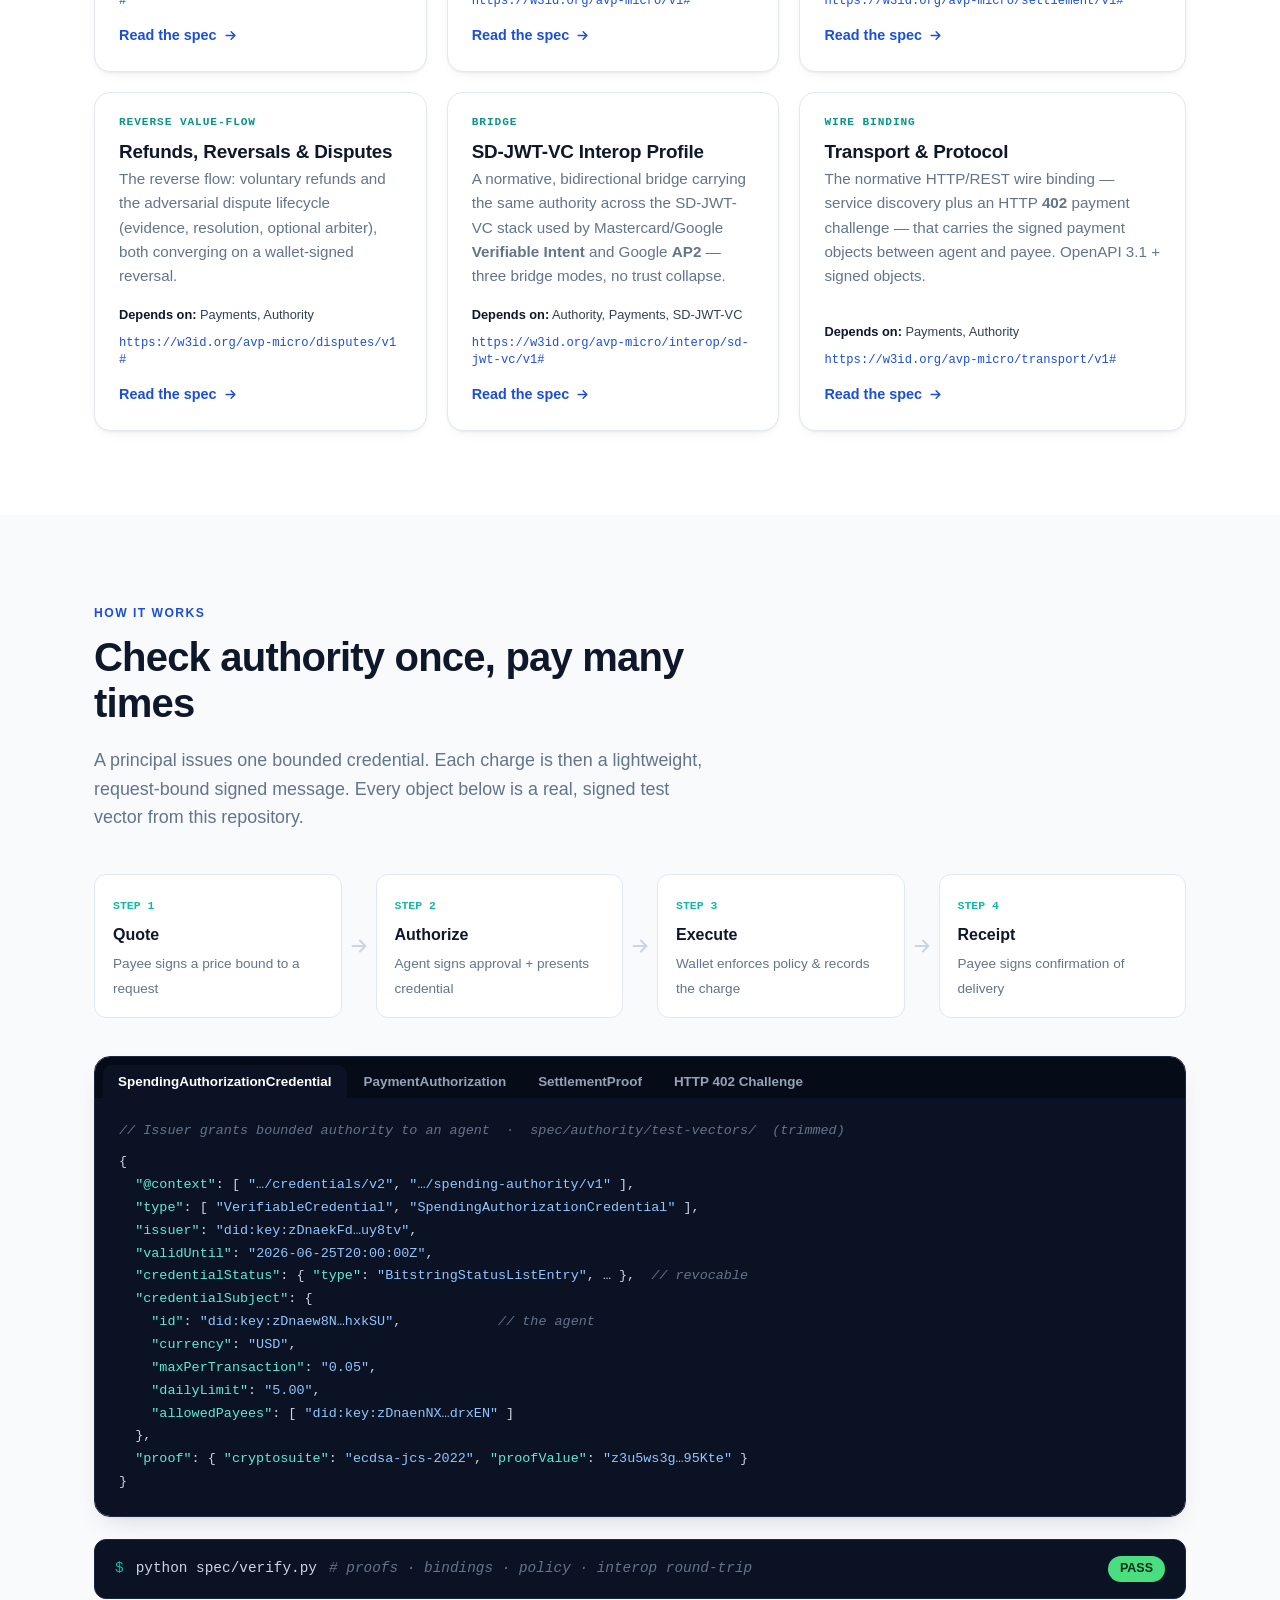
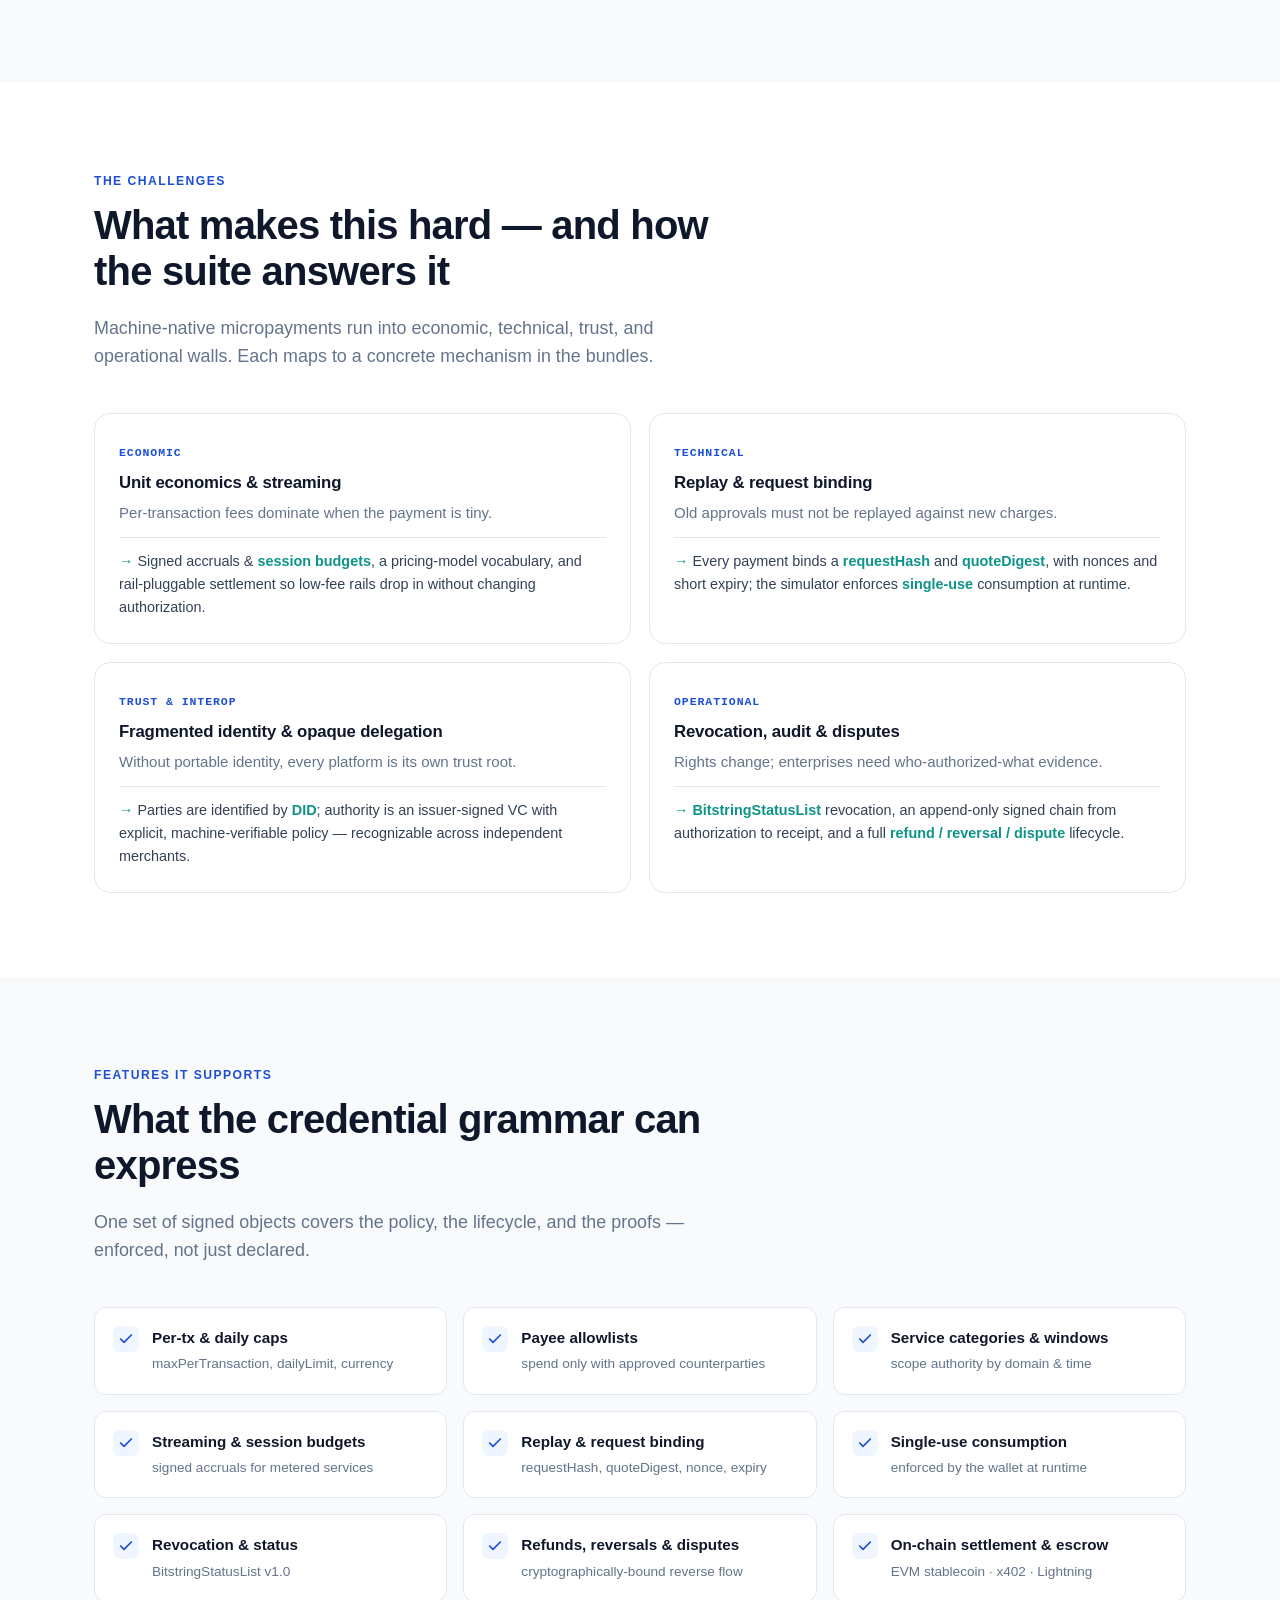
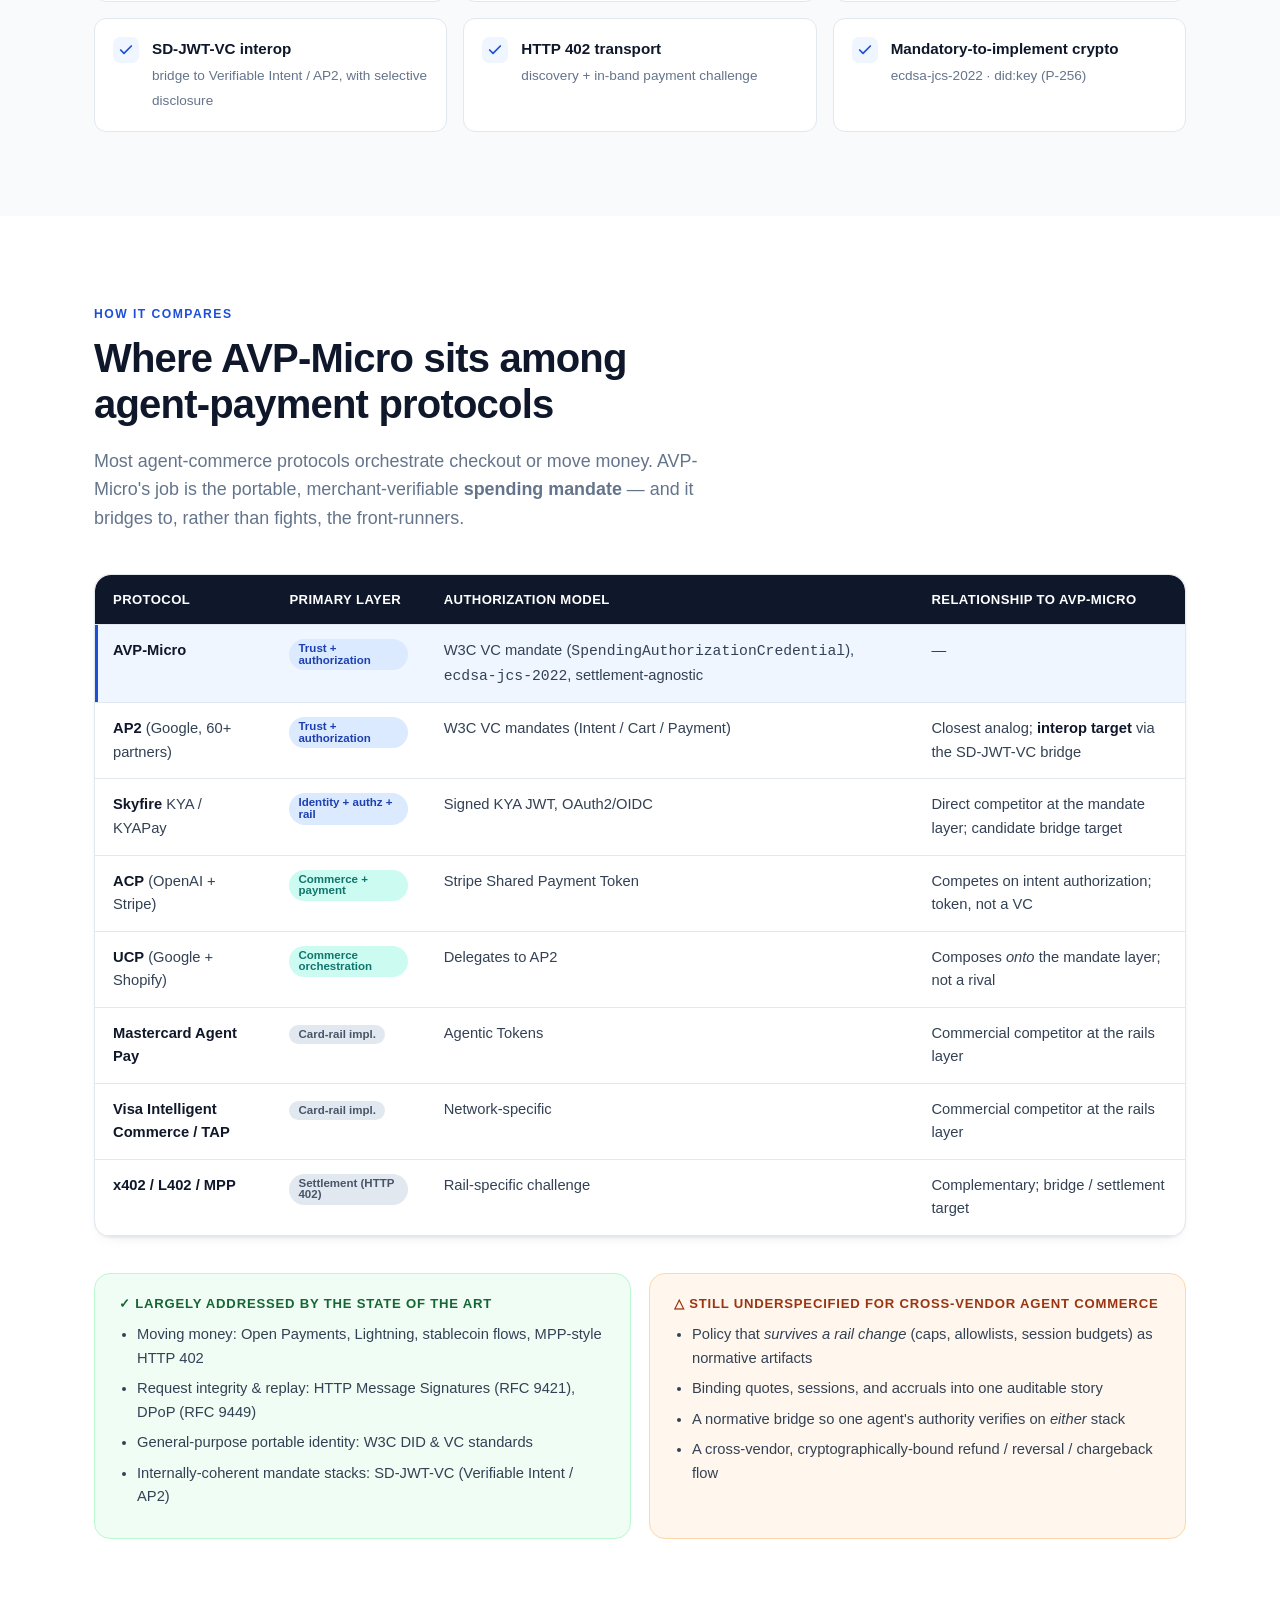
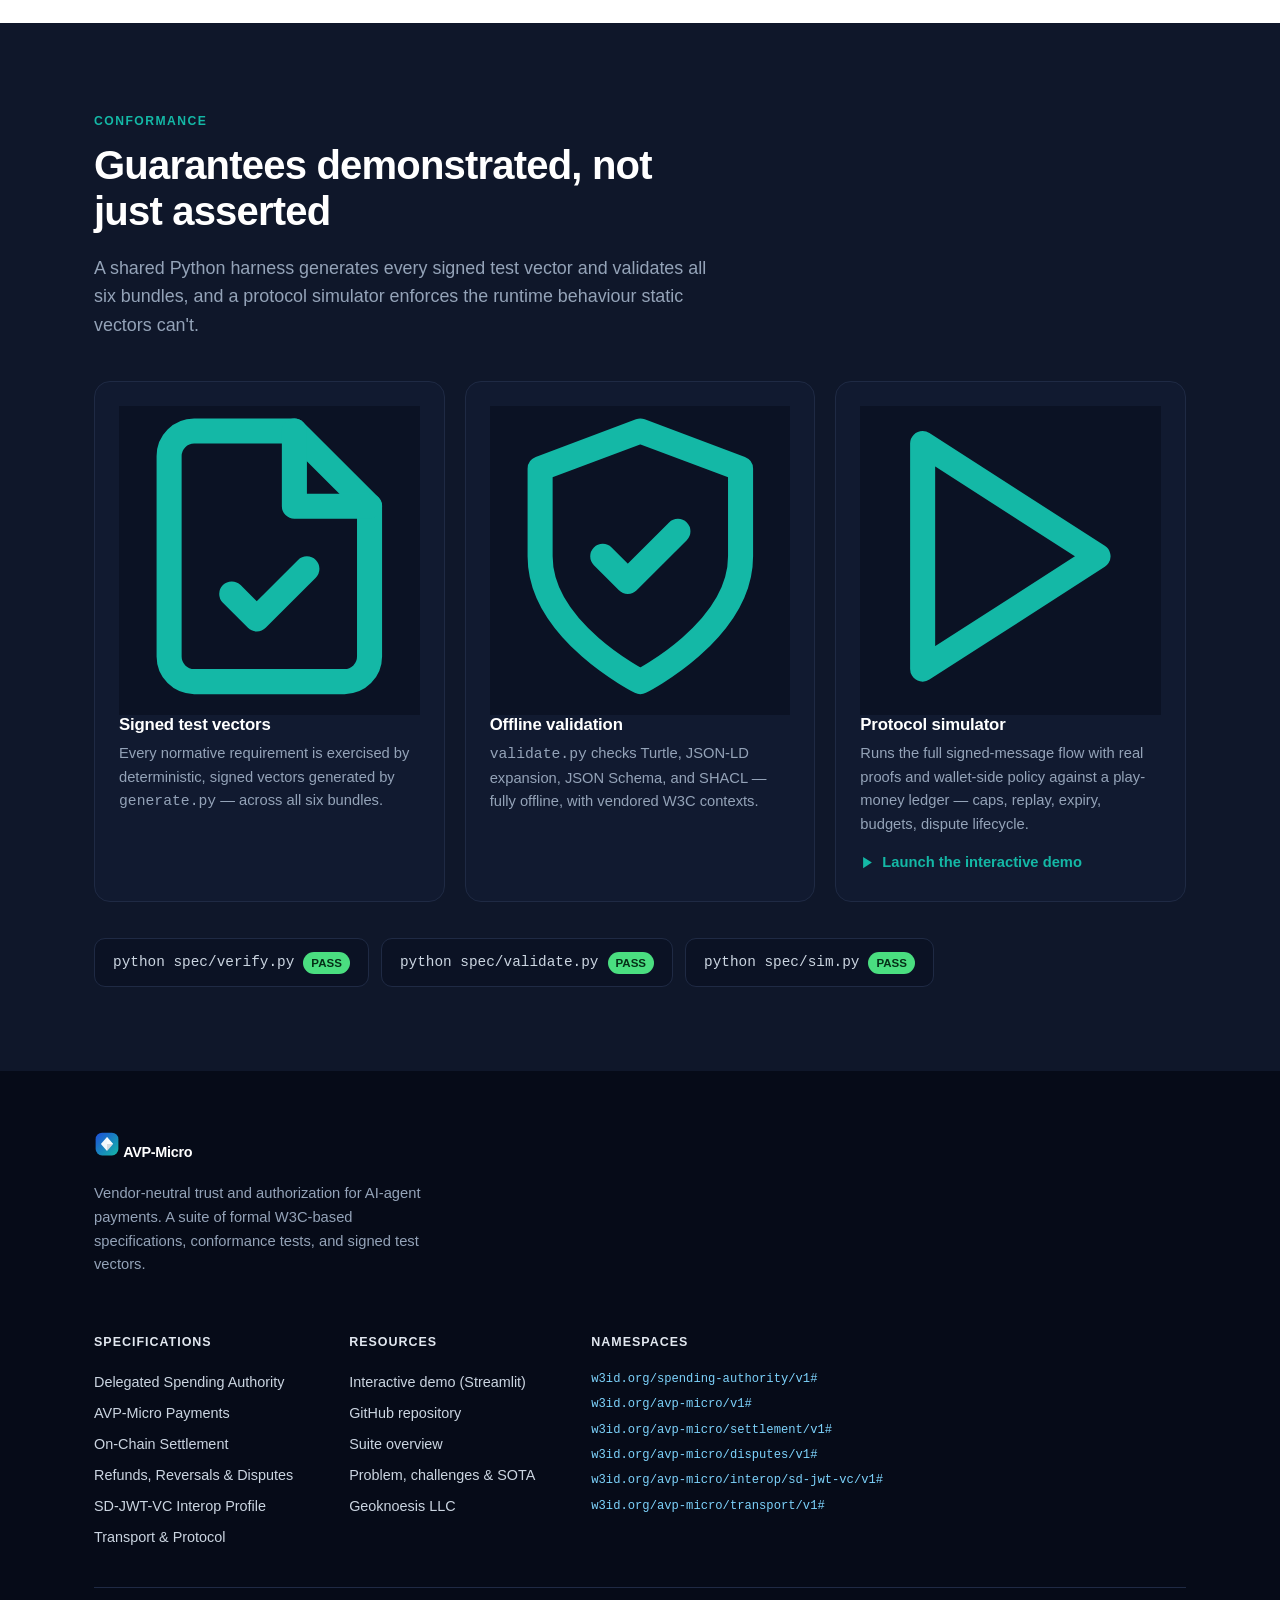
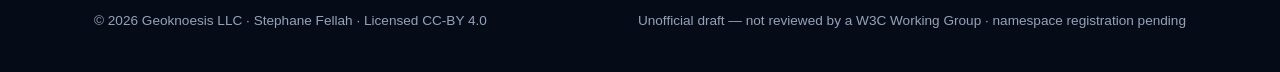
==== commit e96a7d08: "chore(site): cache-bust avp.css/avp.js (?v=2) Browsers cached the old stylesheet, so the dark Layer " ====
--- a/index.html
+++ b/index.html
@@ -7,7 +7,7 @@
   <meta name="description" content="AVP-Micro is a vendor-neutral trust and authorization layer for AI-agent payments: six open specifications built on W3C Verifiable Credentials 2.0, DIDs, and Data Integrity proofs — delegated spending authority that any merchant can verify, above any settlement rail.">
   <link rel="canonical" href="https://geoknoesis.github.io/avp-micro-spec/">
   <link rel="icon" type="image/svg+xml" href="assets/favicon.svg">
-  <link rel="stylesheet" href="assets/avp.css">
+  <link rel="stylesheet" href="assets/avp.css?v=2">
 
   <!-- Open Graph / Twitter -->
   <meta property="og:type" content="website">
@@ -586,6 +586,6 @@
   </div>
 </footer>
 
-<script src="assets/avp.js" defer></script>
+<script src="assets/avp.js?v=2" defer></script>
 </body>
 </html>
--- a/assets/avp.css
+++ b/assets/avp.css
@@ -225,15 +225,15 @@
 .arch-interface .pill { position: relative; background: var(--soft); border: 1px solid var(--line); border-radius: 999px; padding: 8px 18px; font-size: .84rem; font-weight: 600; color: var(--slate); box-shadow: var(--shadow-sm); text-align: center; }
 .arch-interface .pill b { color: var(--blue); }
 
-/* settlement layer (neutral, pluggable) */
-.arch-settle { background: #fff; border: 1px solid var(--line); box-shadow: var(--shadow-sm); }
-.arch-settle .arch-head { color: var(--ink); }
-.arch-settle .arch-head .muted { font-weight: 500; color: var(--muted); font-size: .85rem; }
-.arch-settle .tag { background: var(--soft); color: var(--muted); border: 1px solid var(--line); }
-.arch-settle .sub { color: var(--muted); }
+/* settlement layer (dark infrastructure, pluggable) */
+.arch-settle { background: var(--ink); border: 1px solid #233150; box-shadow: 0 22px 48px -22px rgba(15,23,42,.55); }
+.arch-settle .arch-head { color: #fff; }
+.arch-settle .arch-head .muted { font-weight: 500; color: #94a3b8; font-size: .85rem; }
+.arch-settle .tag { background: rgba(255,255,255,.1); color: #e2e8f0; border: 1px solid rgba(255,255,255,.2); }
+.arch-settle .sub { color: #94a3b8; }
 .arch-rails { display: flex; flex-wrap: wrap; gap: 10px; }
-.rail-mod { display: inline-flex; align-items: center; gap: 9px; background: var(--soft); border: 1px solid var(--line); border-radius: 11px; padding: 10px 14px; font-size: .86rem; font-weight: 500; color: var(--slate); transition: border-color .15s ease, transform .15s ease; }
-.rail-mod:hover { border-color: var(--teal); transform: translateY(-2px); }
+.rail-mod { display: inline-flex; align-items: center; gap: 9px; background: rgba(255,255,255,.06); border: 1px solid rgba(255,255,255,.16); border-radius: 11px; padding: 10px 14px; font-size: .86rem; font-weight: 500; color: #cbd5e1; transition: border-color .15s ease, transform .15s ease, background .15s ease; }
+.rail-mod:hover { border-color: var(--teal); background: rgba(20,184,166,.12); transform: translateY(-2px); }
 .rail-mod .dot { width: 9px; height: 9px; border-radius: 3px; background: var(--grad); flex: none; }
 
 /* ============================================================
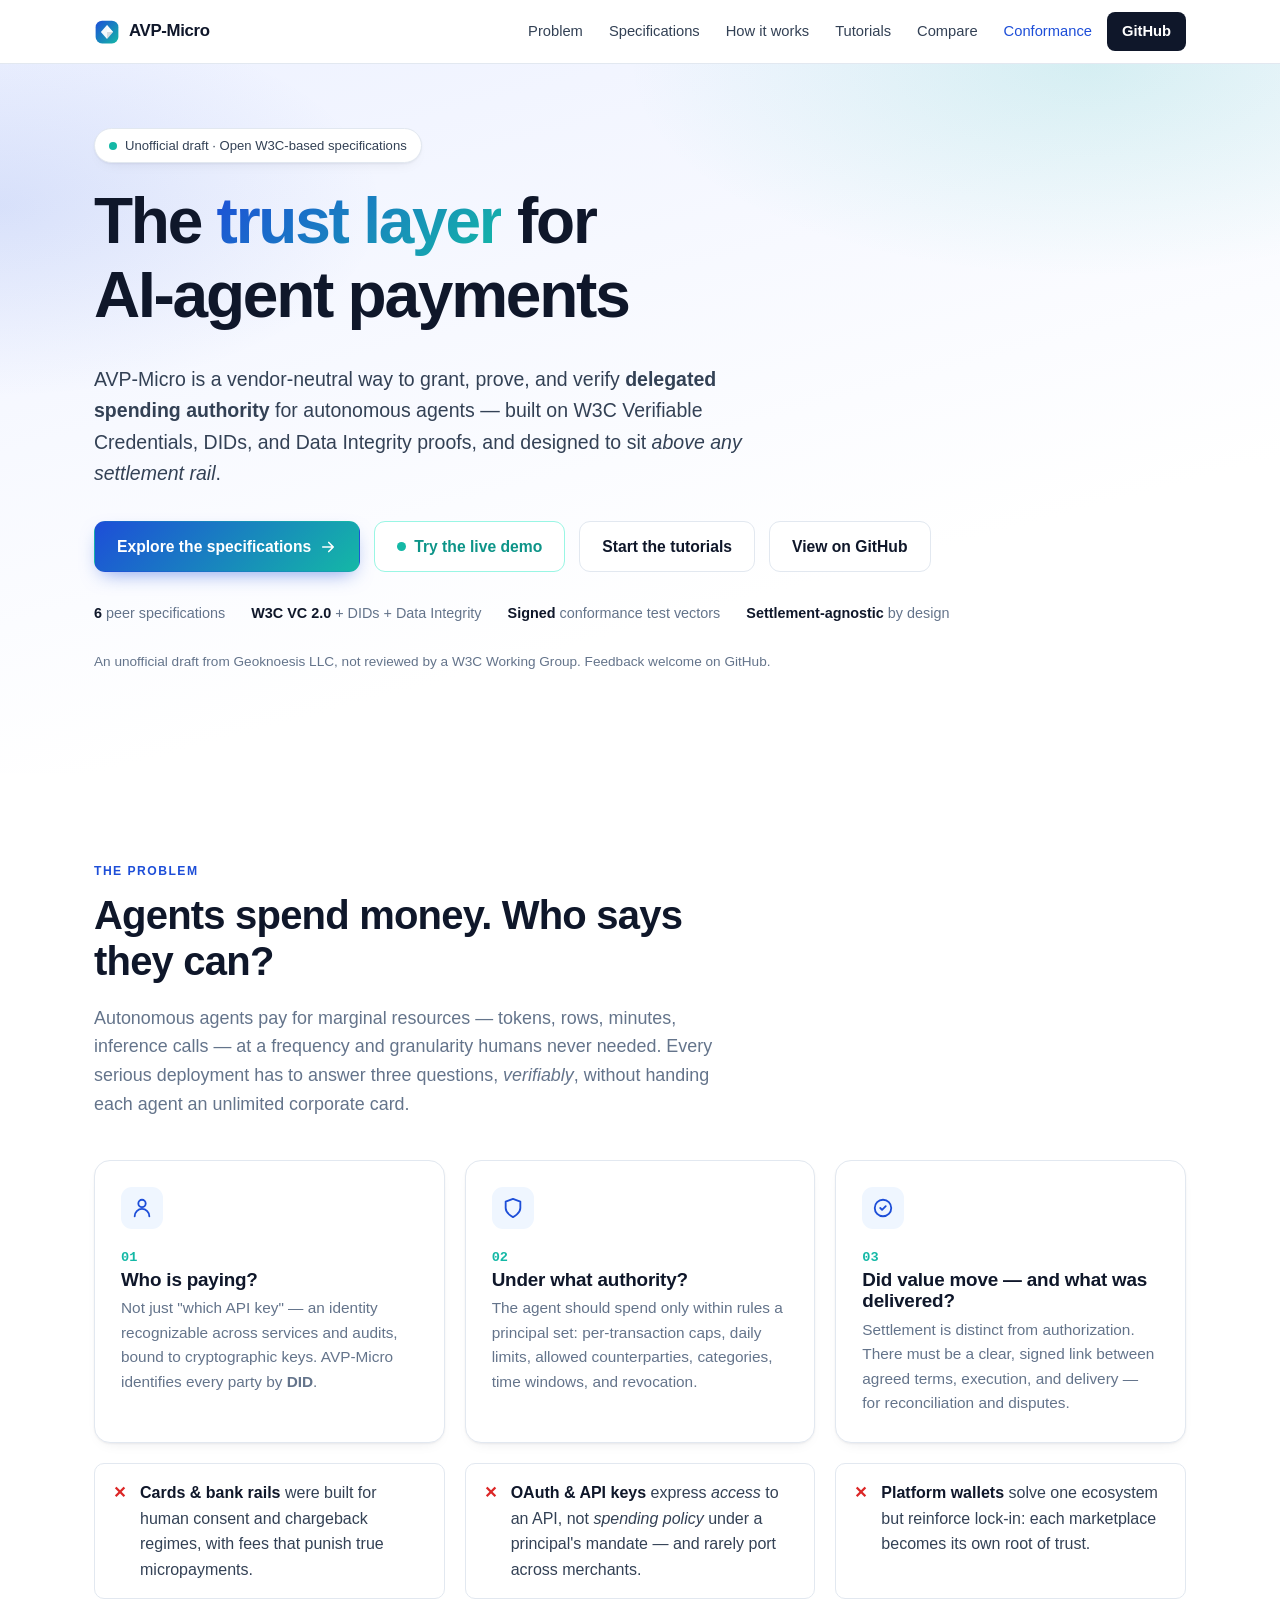
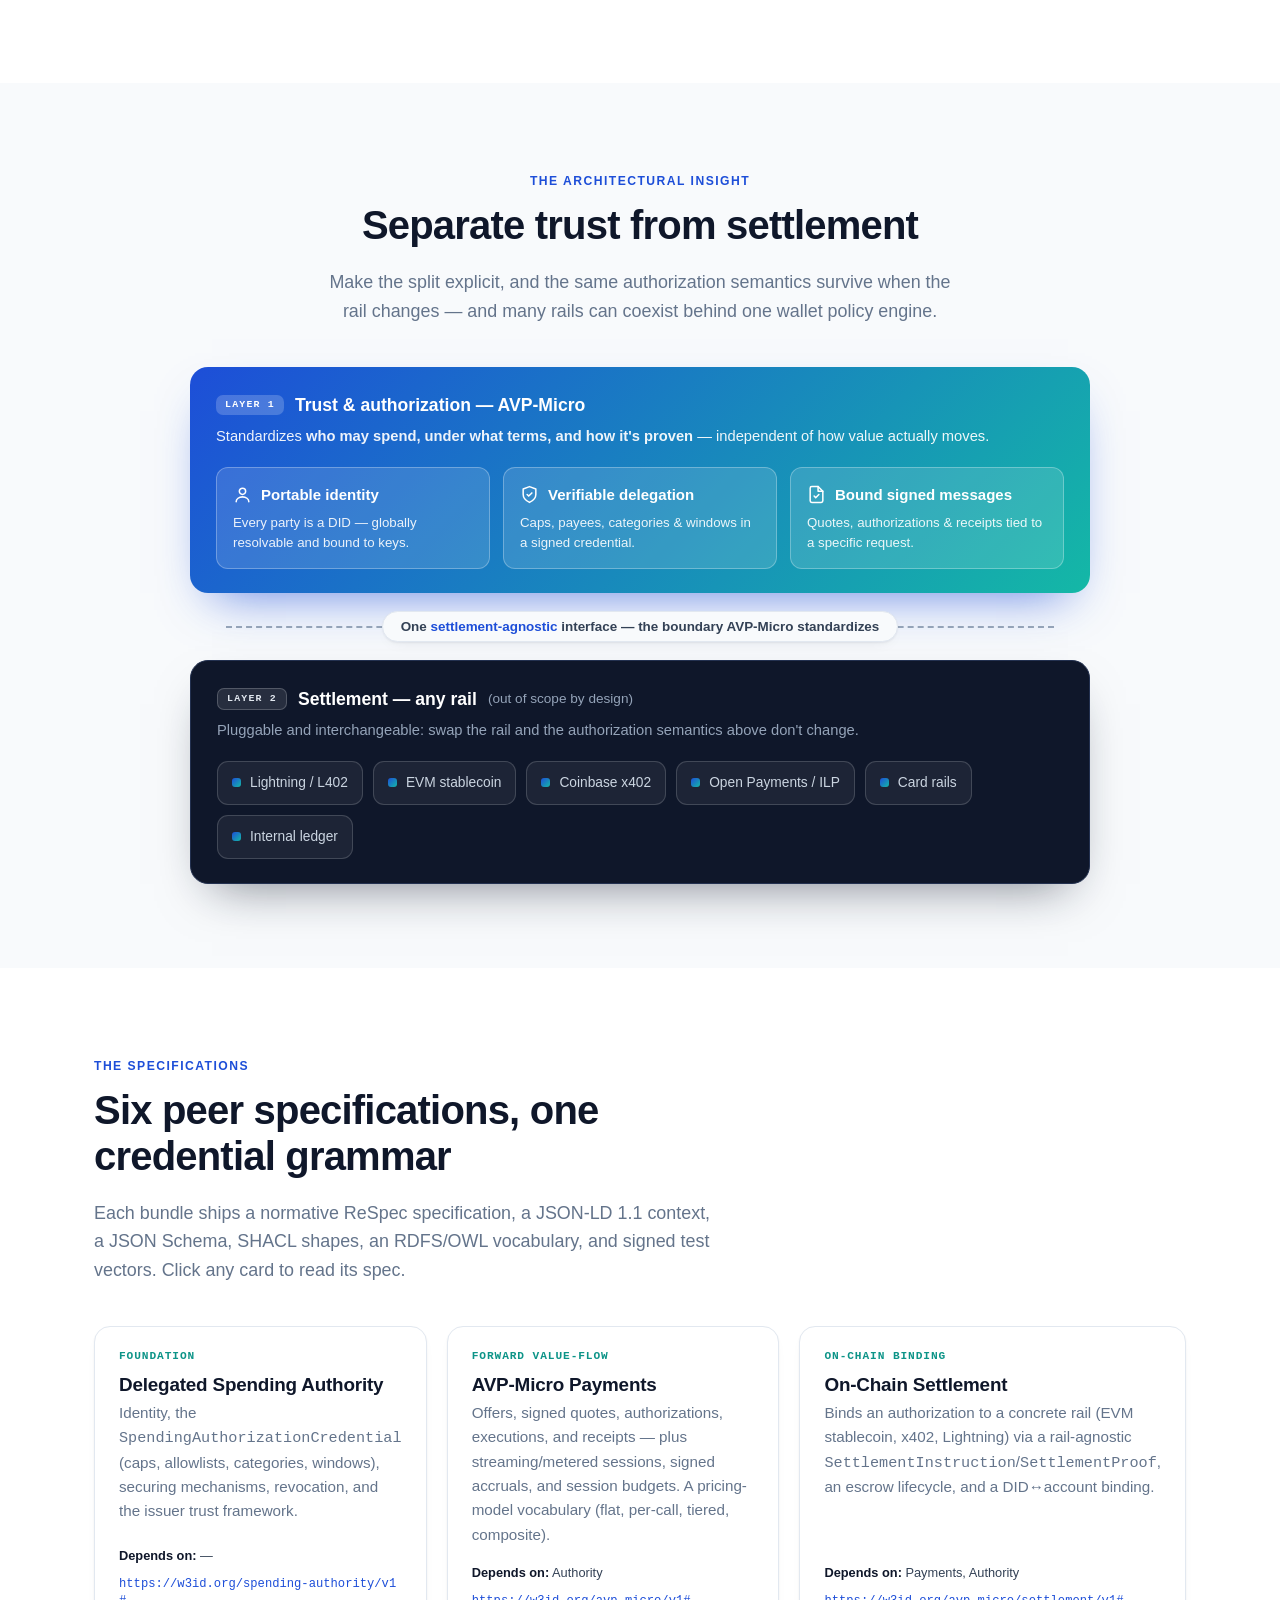
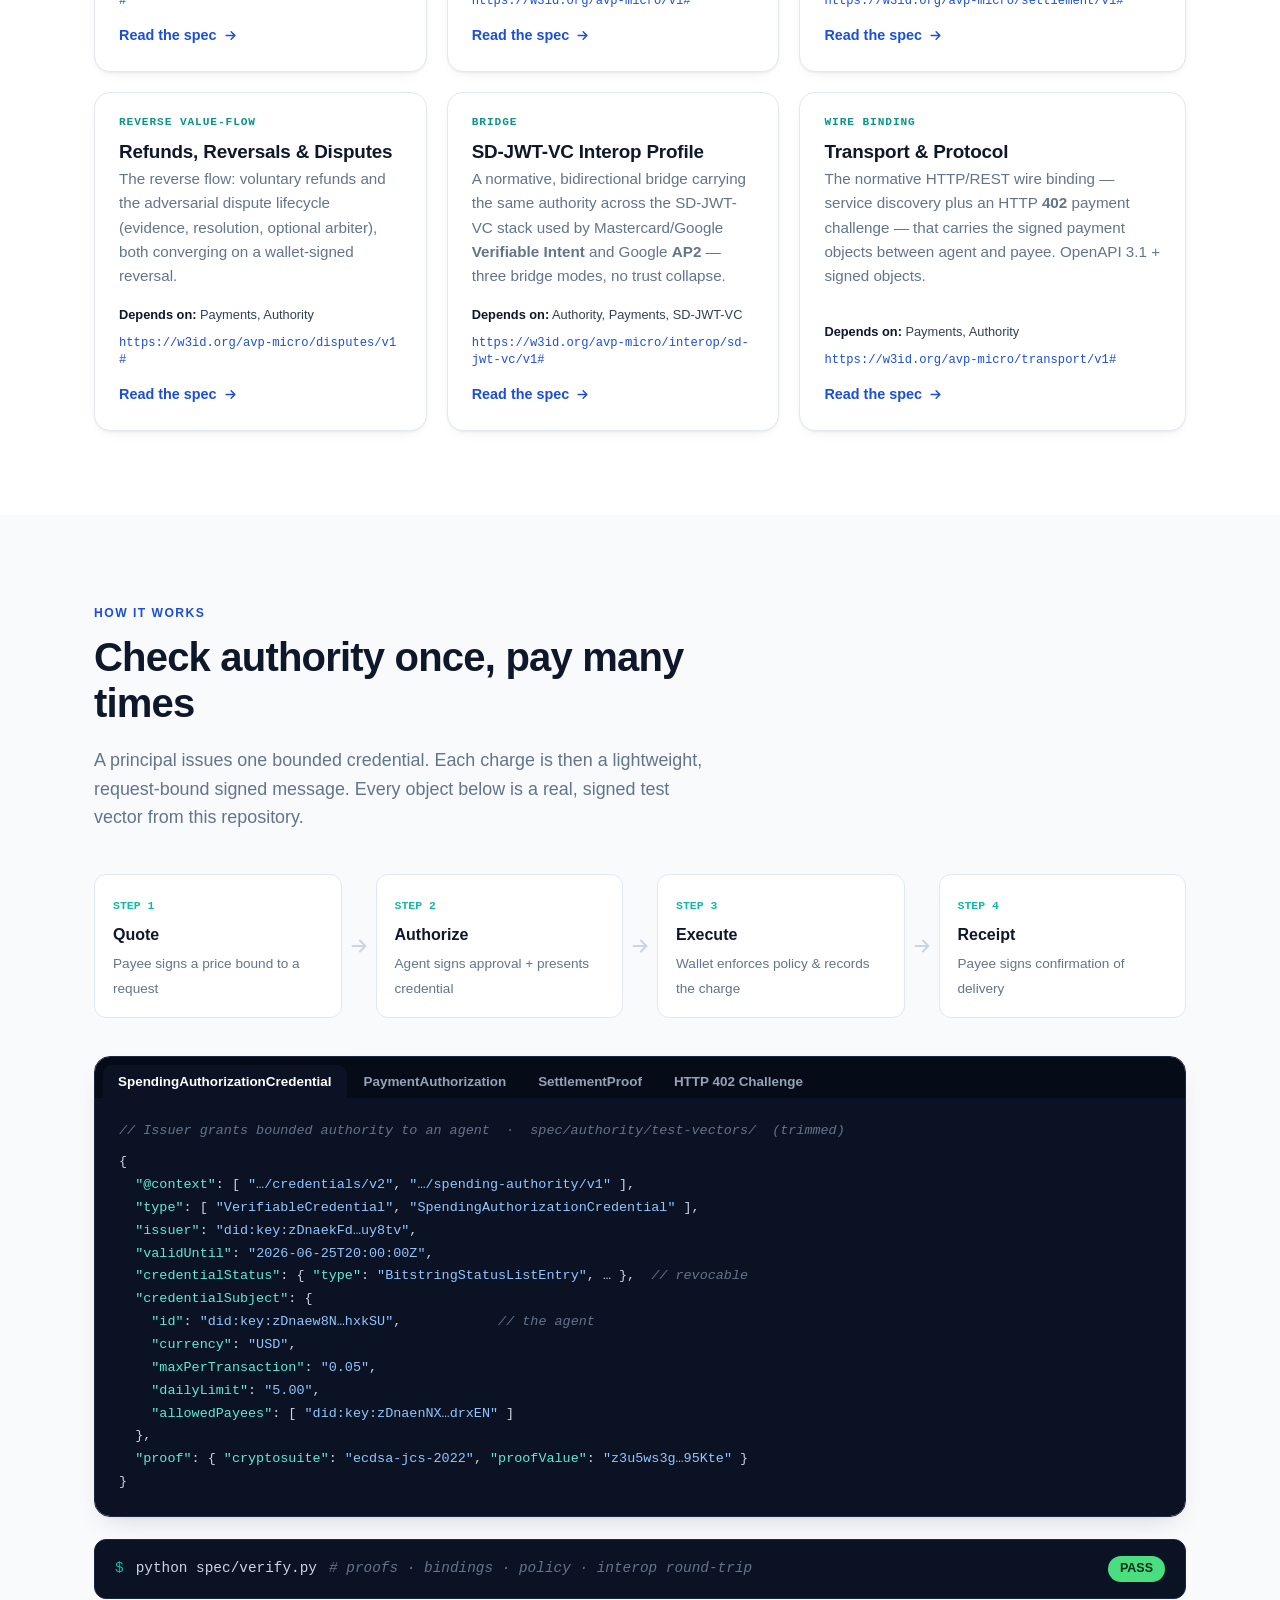
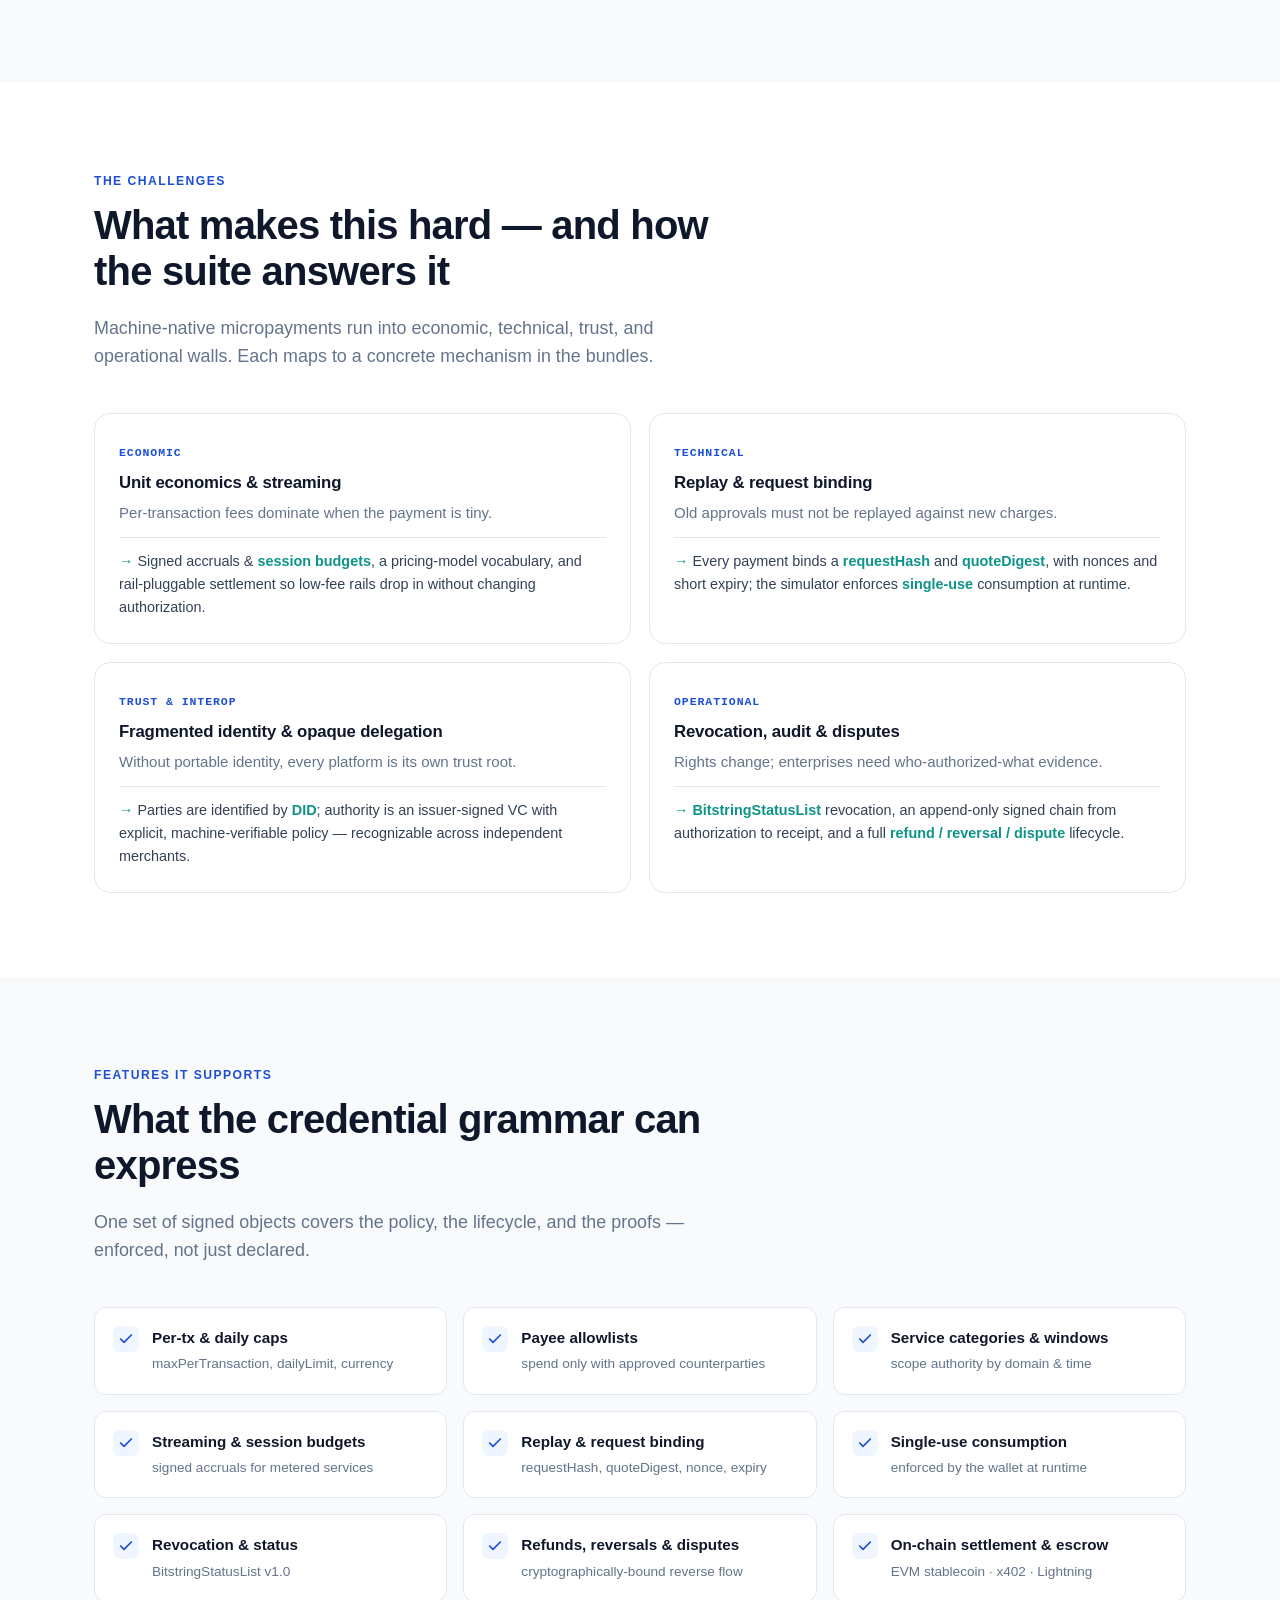
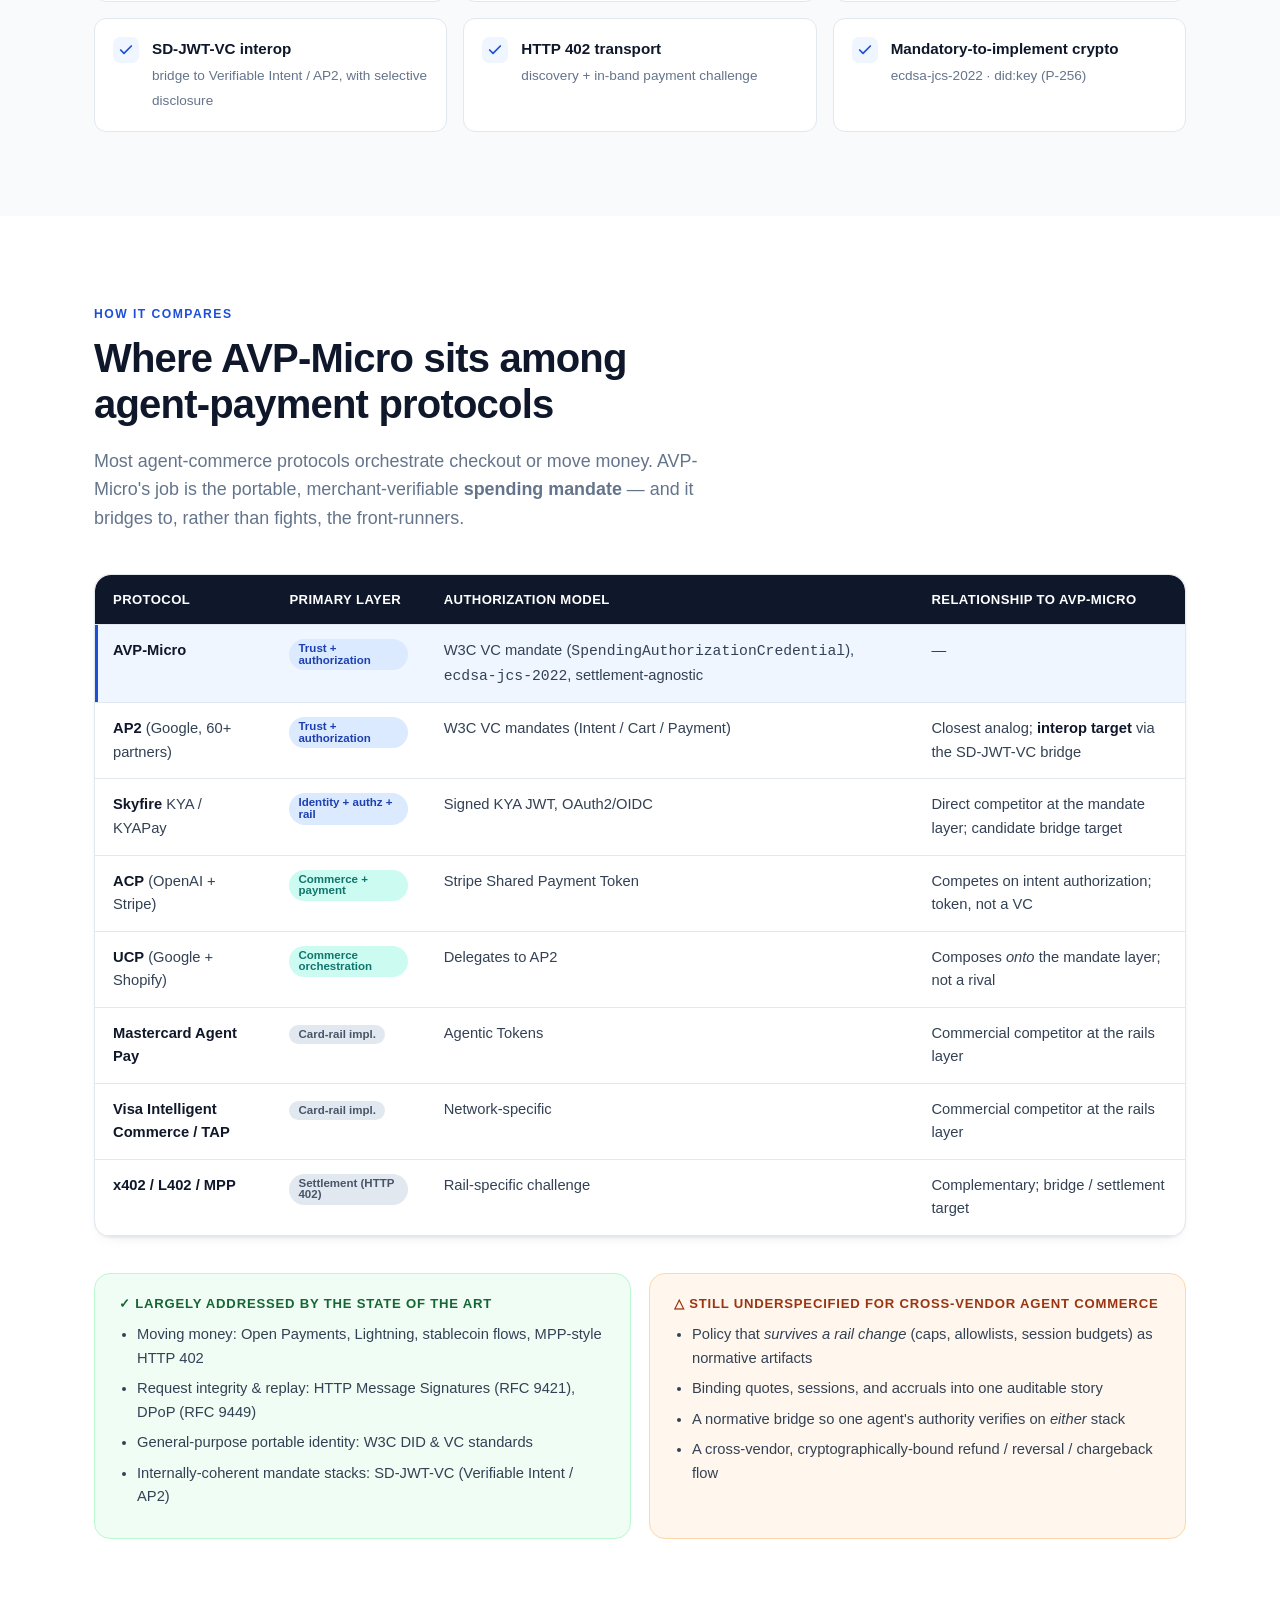
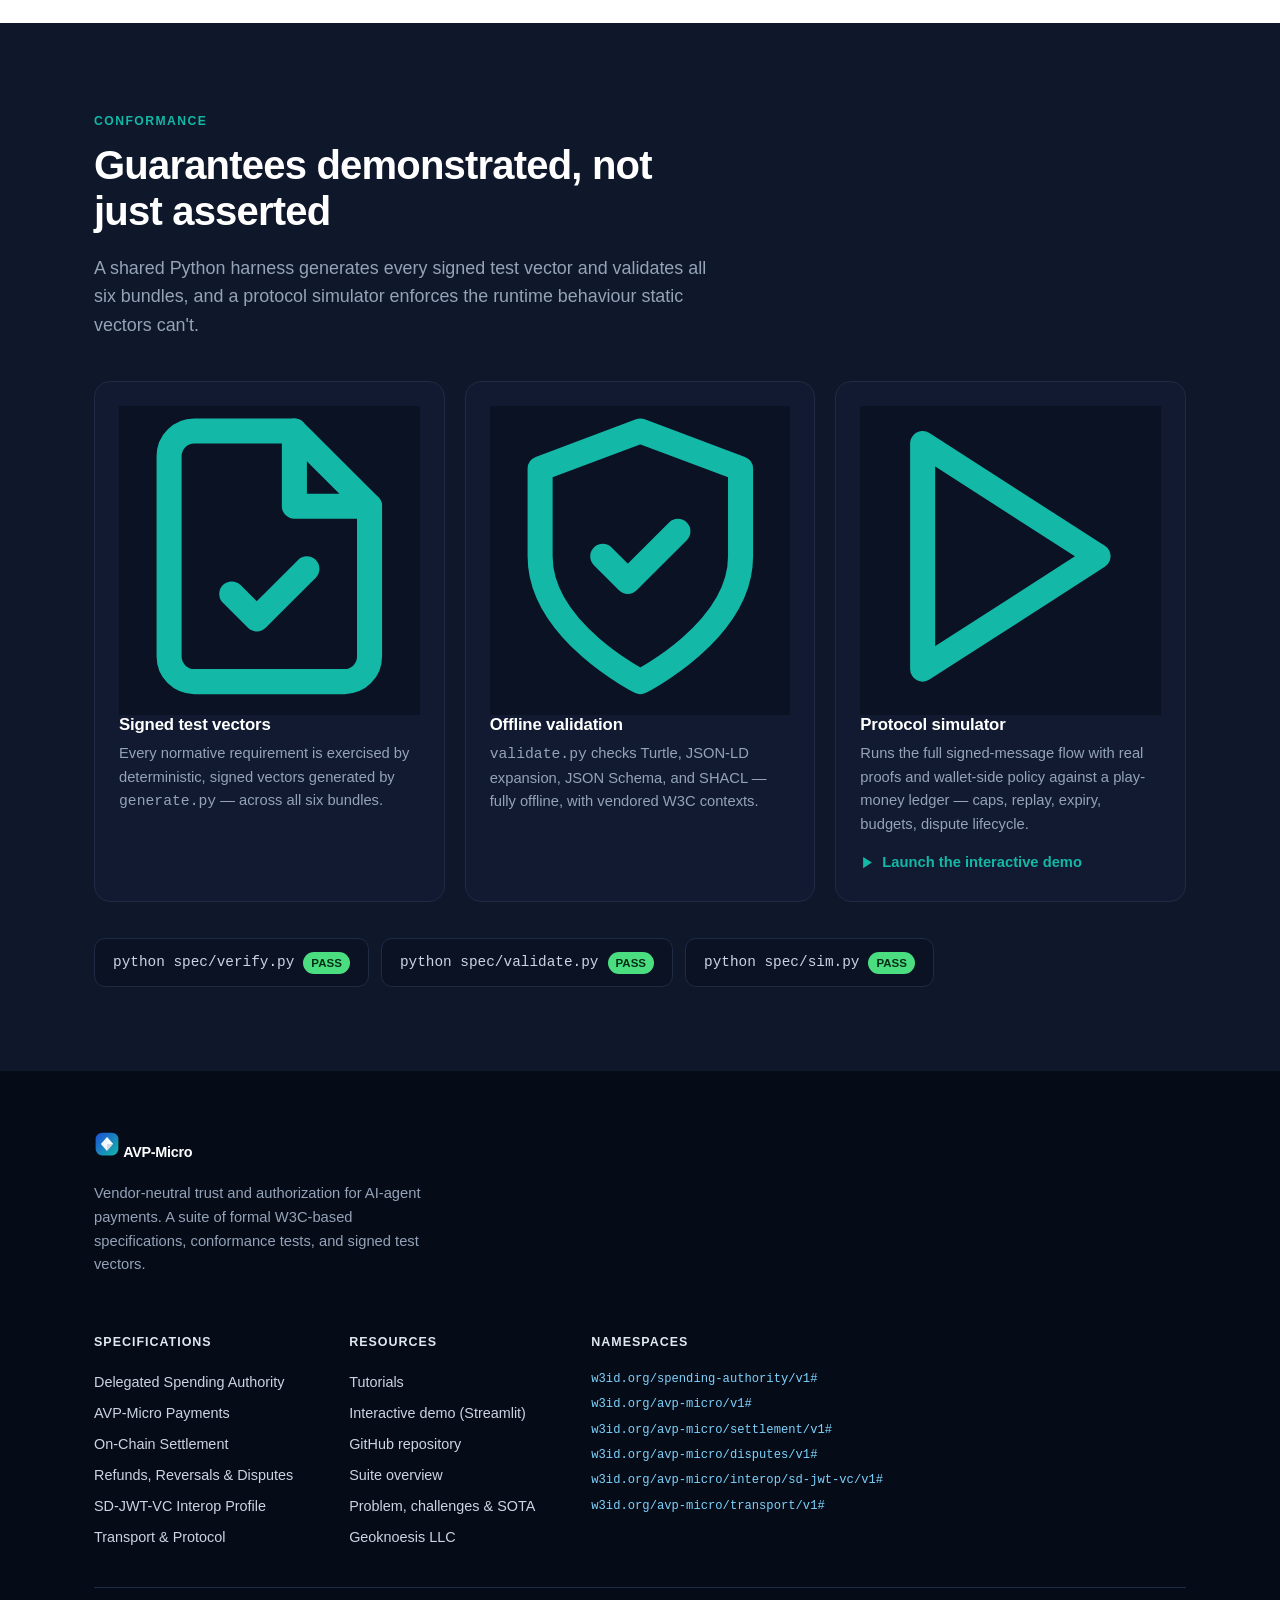
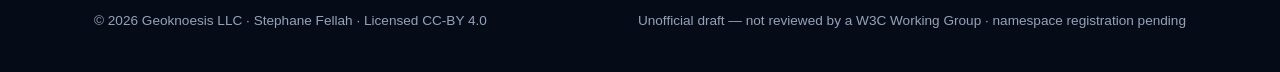
==== commit 4766fba0: "docs(tutorials): add complete 14-part AVP-Micro tutorial series A guided path from 'what is a paymen" ====
--- a/index.html
+++ b/index.html
@@ -36,7 +36,7 @@
       <a href="#problem">Problem</a>
       <a href="#specs">Specifications</a>
       <a href="#how">How it works</a>
-      <a href="#features">Features</a>
+      <a href="tutorials/">Tutorials</a>
       <a href="#compare">Compare</a>
       <a href="#conformance">Conformance</a>
       <a class="nav-cta" href="https://github.com/geoknoesis/avp-micro-spec">GitHub</a>
@@ -61,6 +61,7 @@
         <svg viewBox="0 0 24 24" width="18" height="18" fill="none" stroke="currentColor" stroke-width="2.2" stroke-linecap="round" stroke-linejoin="round"><path d="M5 12h14M13 6l6 6-6 6"/></svg>
       </a>
       <a class="btn btn-demo" href="https://avp-micro-sim-demo-jhjzp6ra4fvqgxmpr7b3x8.streamlit.app/" target="_blank" rel="noopener"><span class="live-dot"></span> Try the live demo</a>
+      <a class="btn btn-ghost" href="tutorials/">Start the tutorials</a>
       <a class="btn btn-ghost" href="https://github.com/geoknoesis/avp-micro-spec">View on GitHub</a>
     </div>
     <div class="hero-meta">
@@ -562,6 +563,7 @@
         </div>
         <div>
           <h5>Resources</h5>
+          <a href="tutorials/">Tutorials</a>
           <a href="https://avp-micro-sim-demo-jhjzp6ra4fvqgxmpr7b3x8.streamlit.app/" target="_blank" rel="noopener">Interactive demo (Streamlit)</a>
           <a href="https://github.com/geoknoesis/avp-micro-spec">GitHub repository</a>
           <a href="spec/README.md">Suite overview</a>
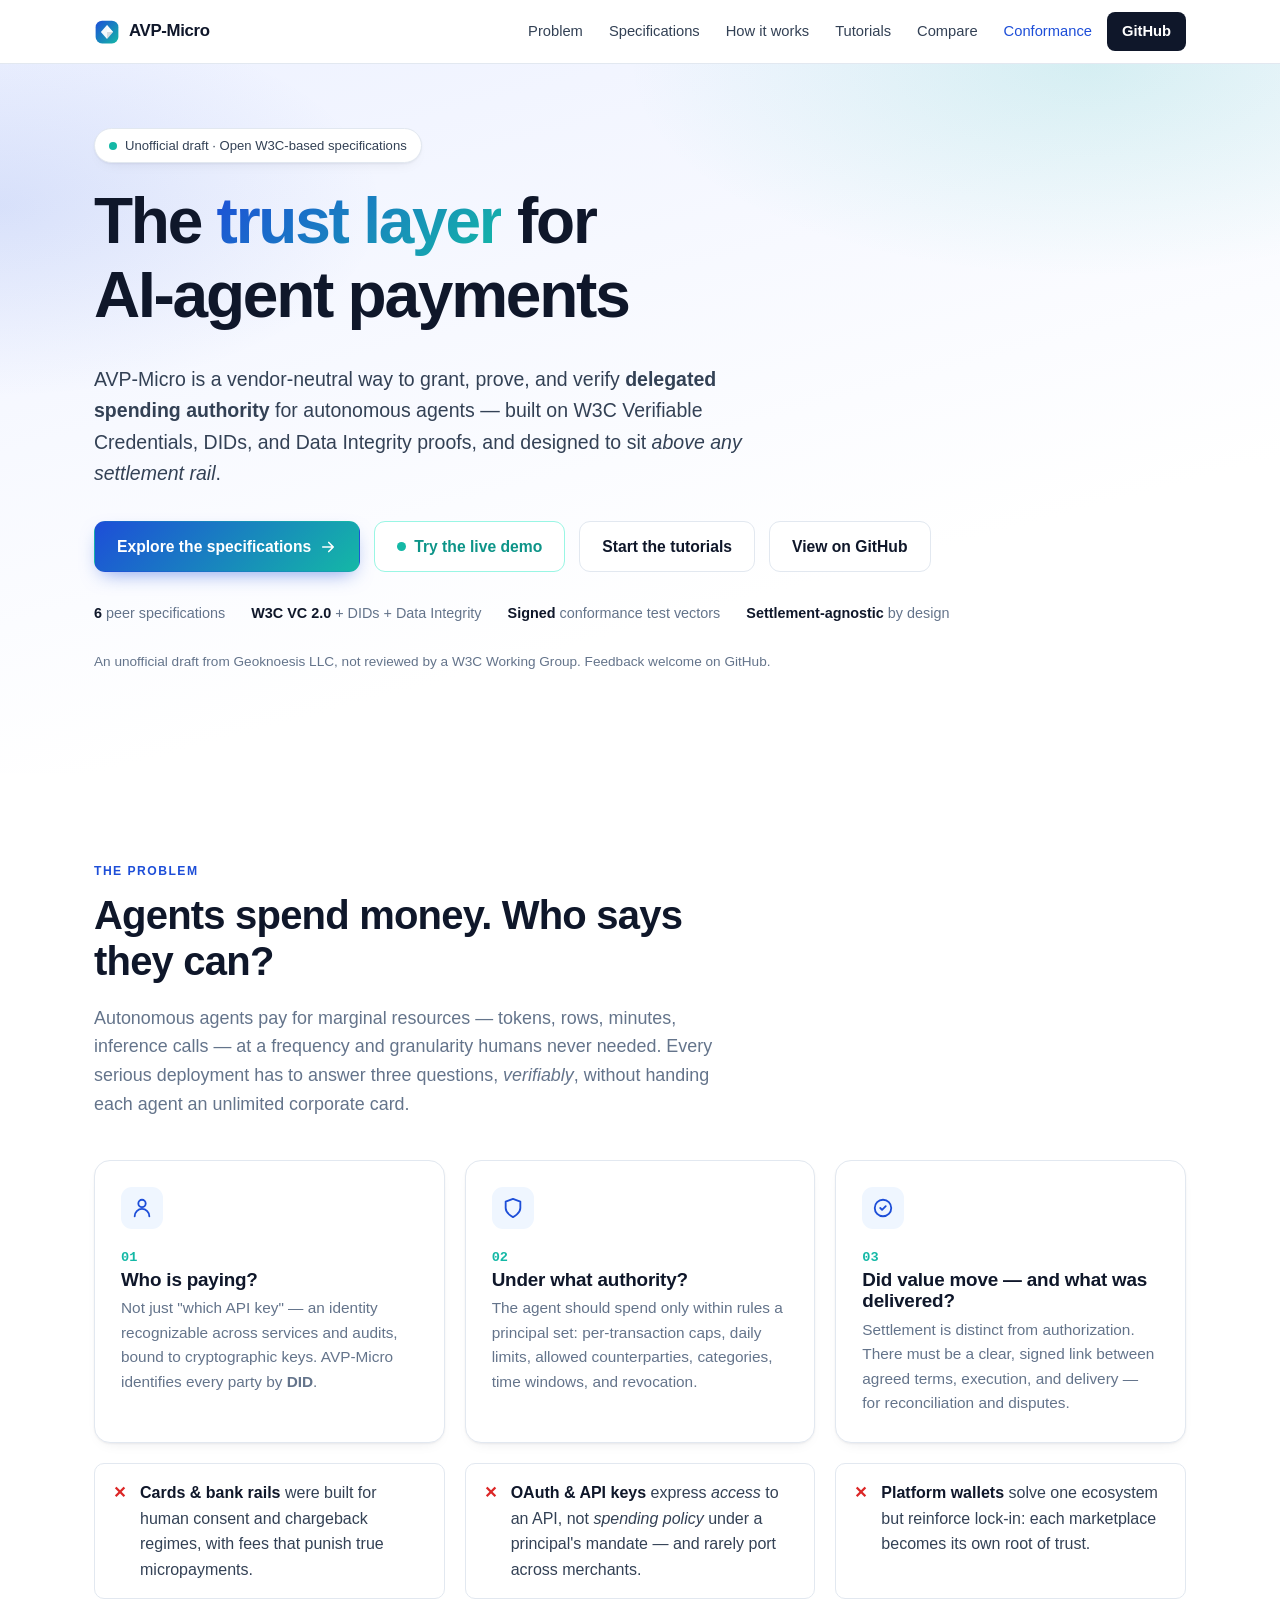
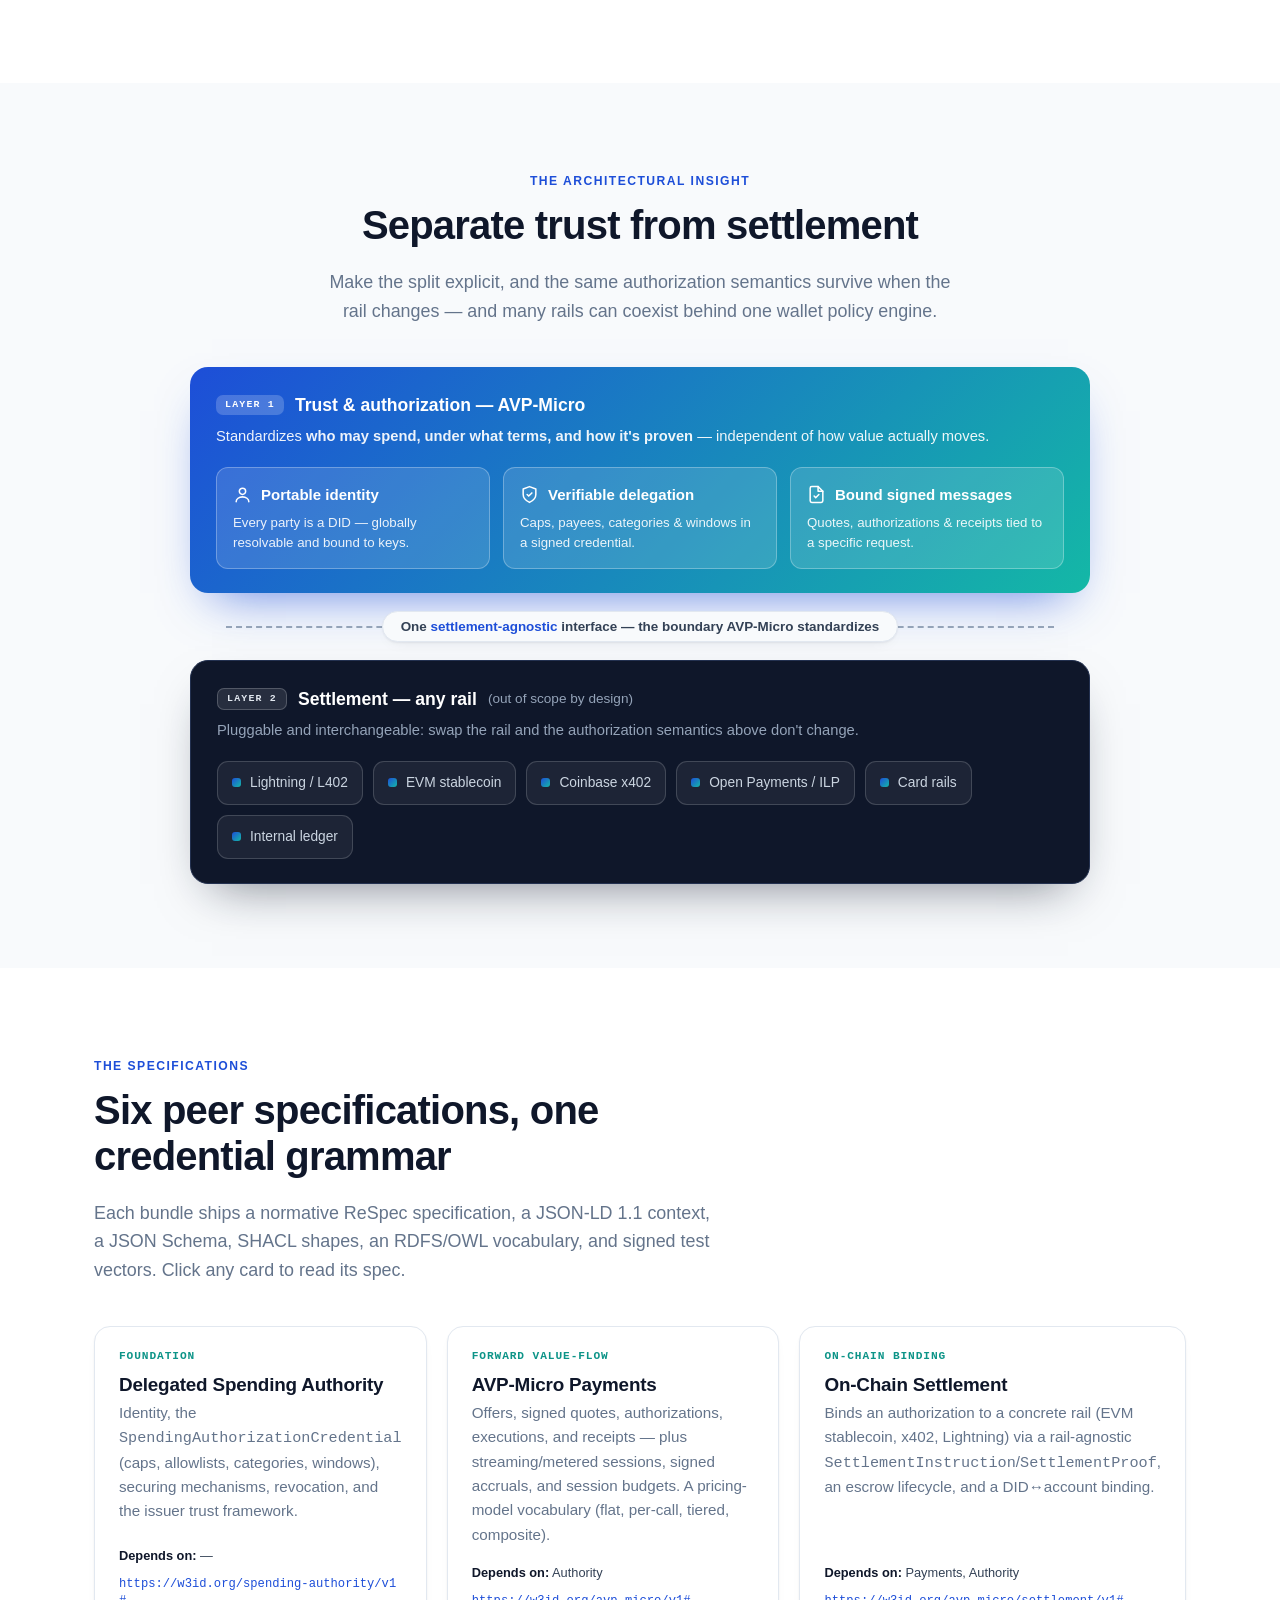
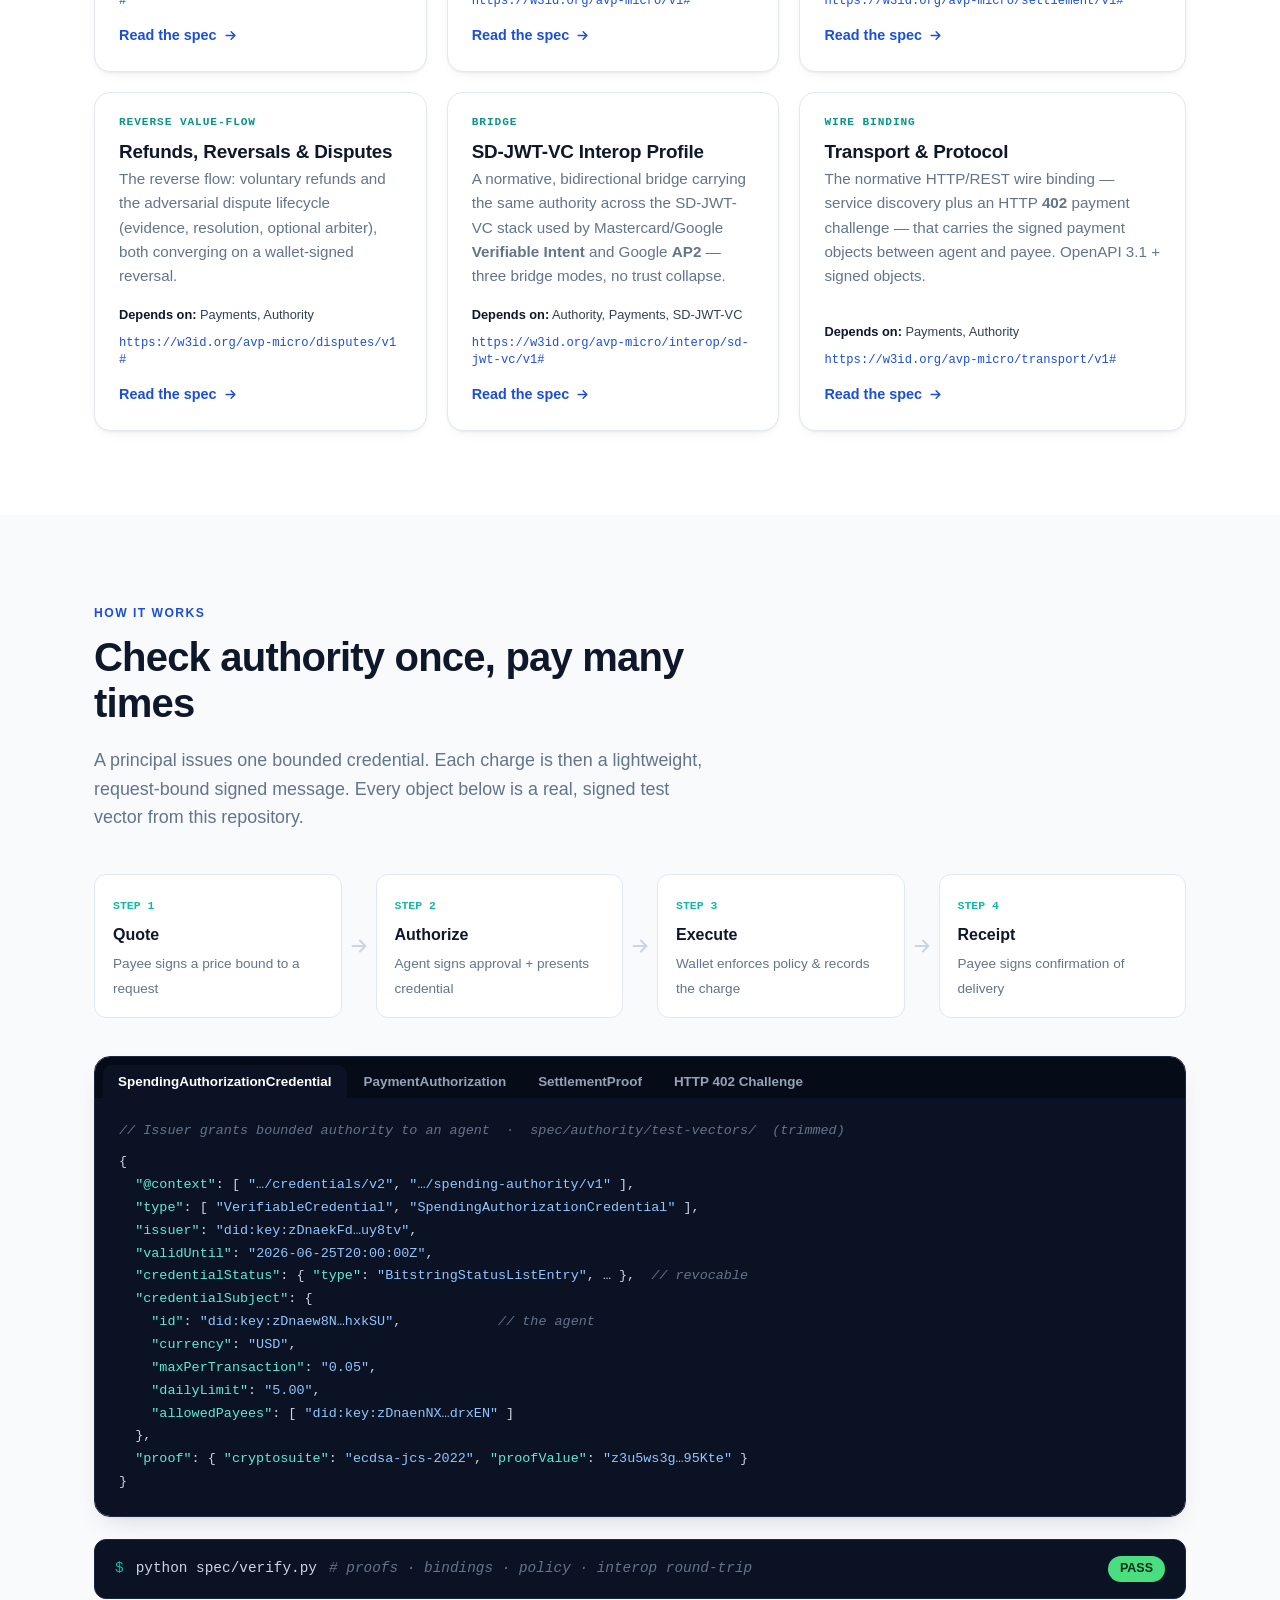
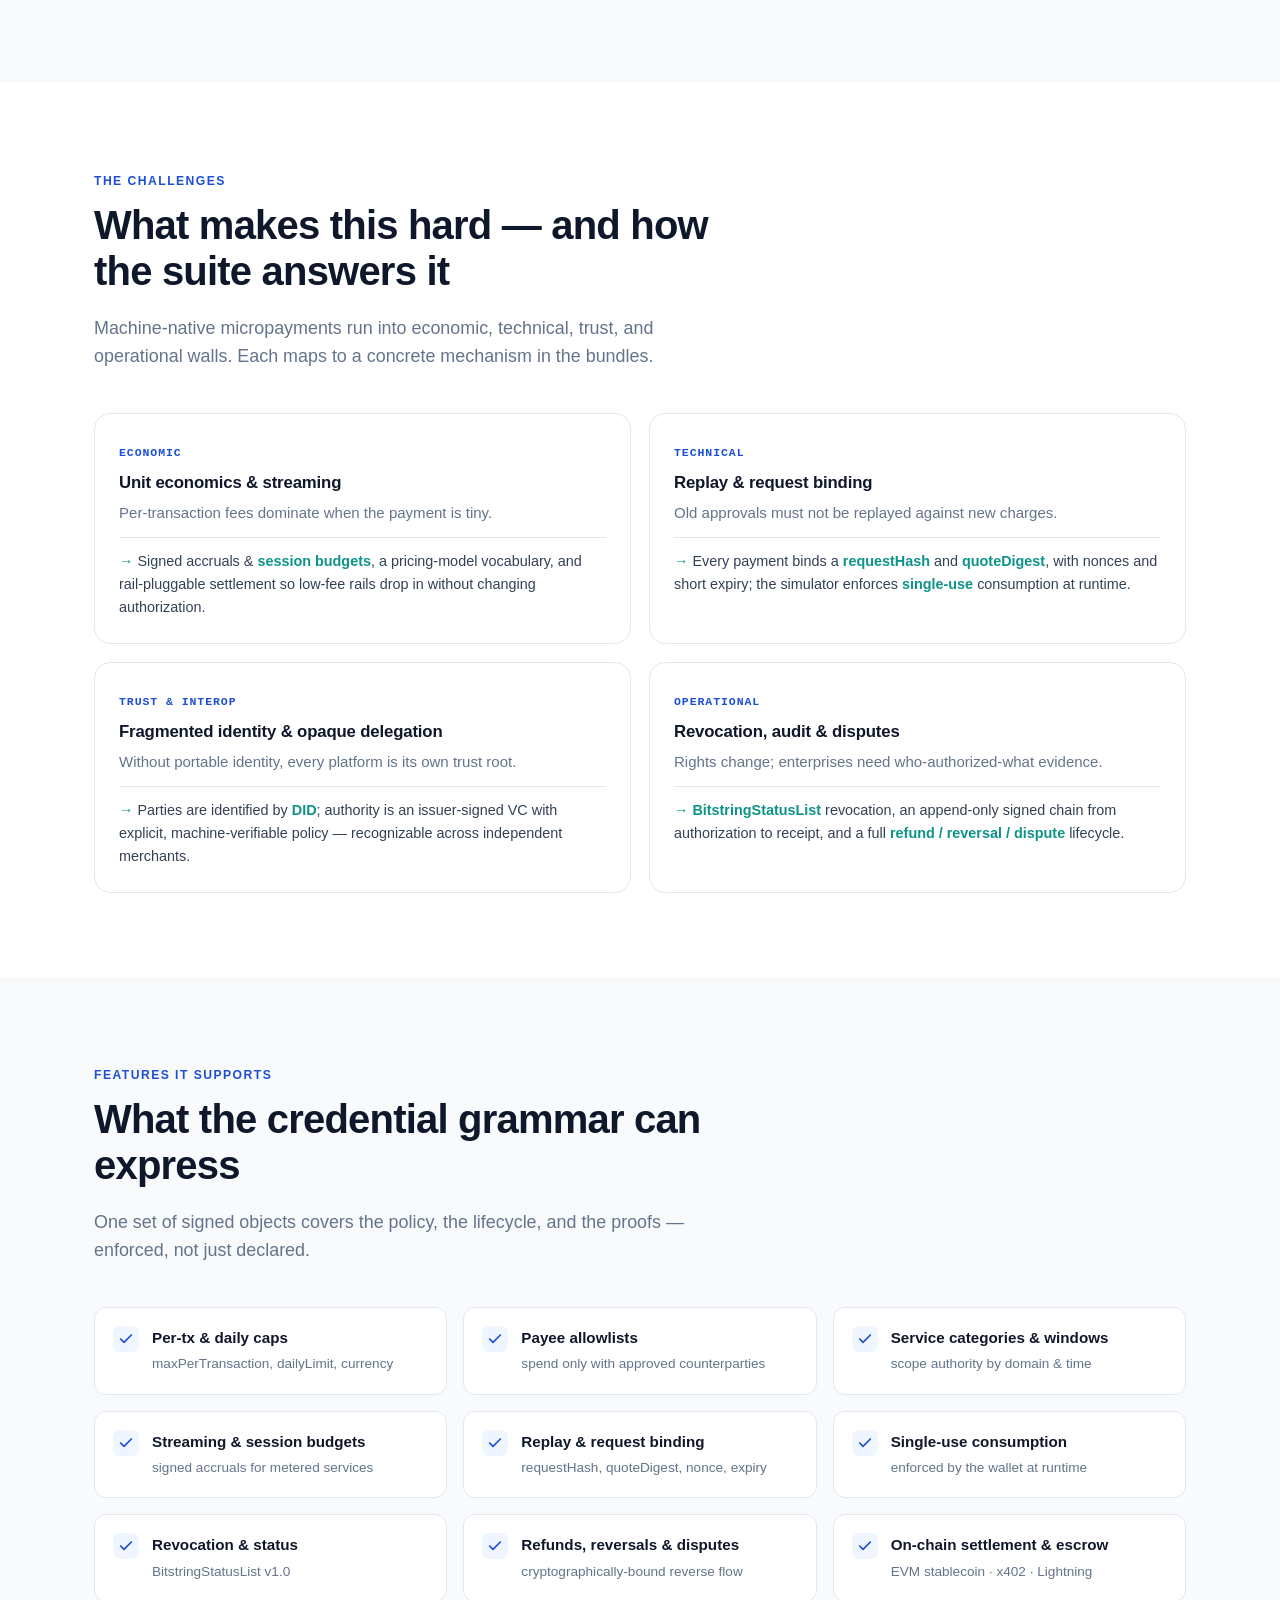
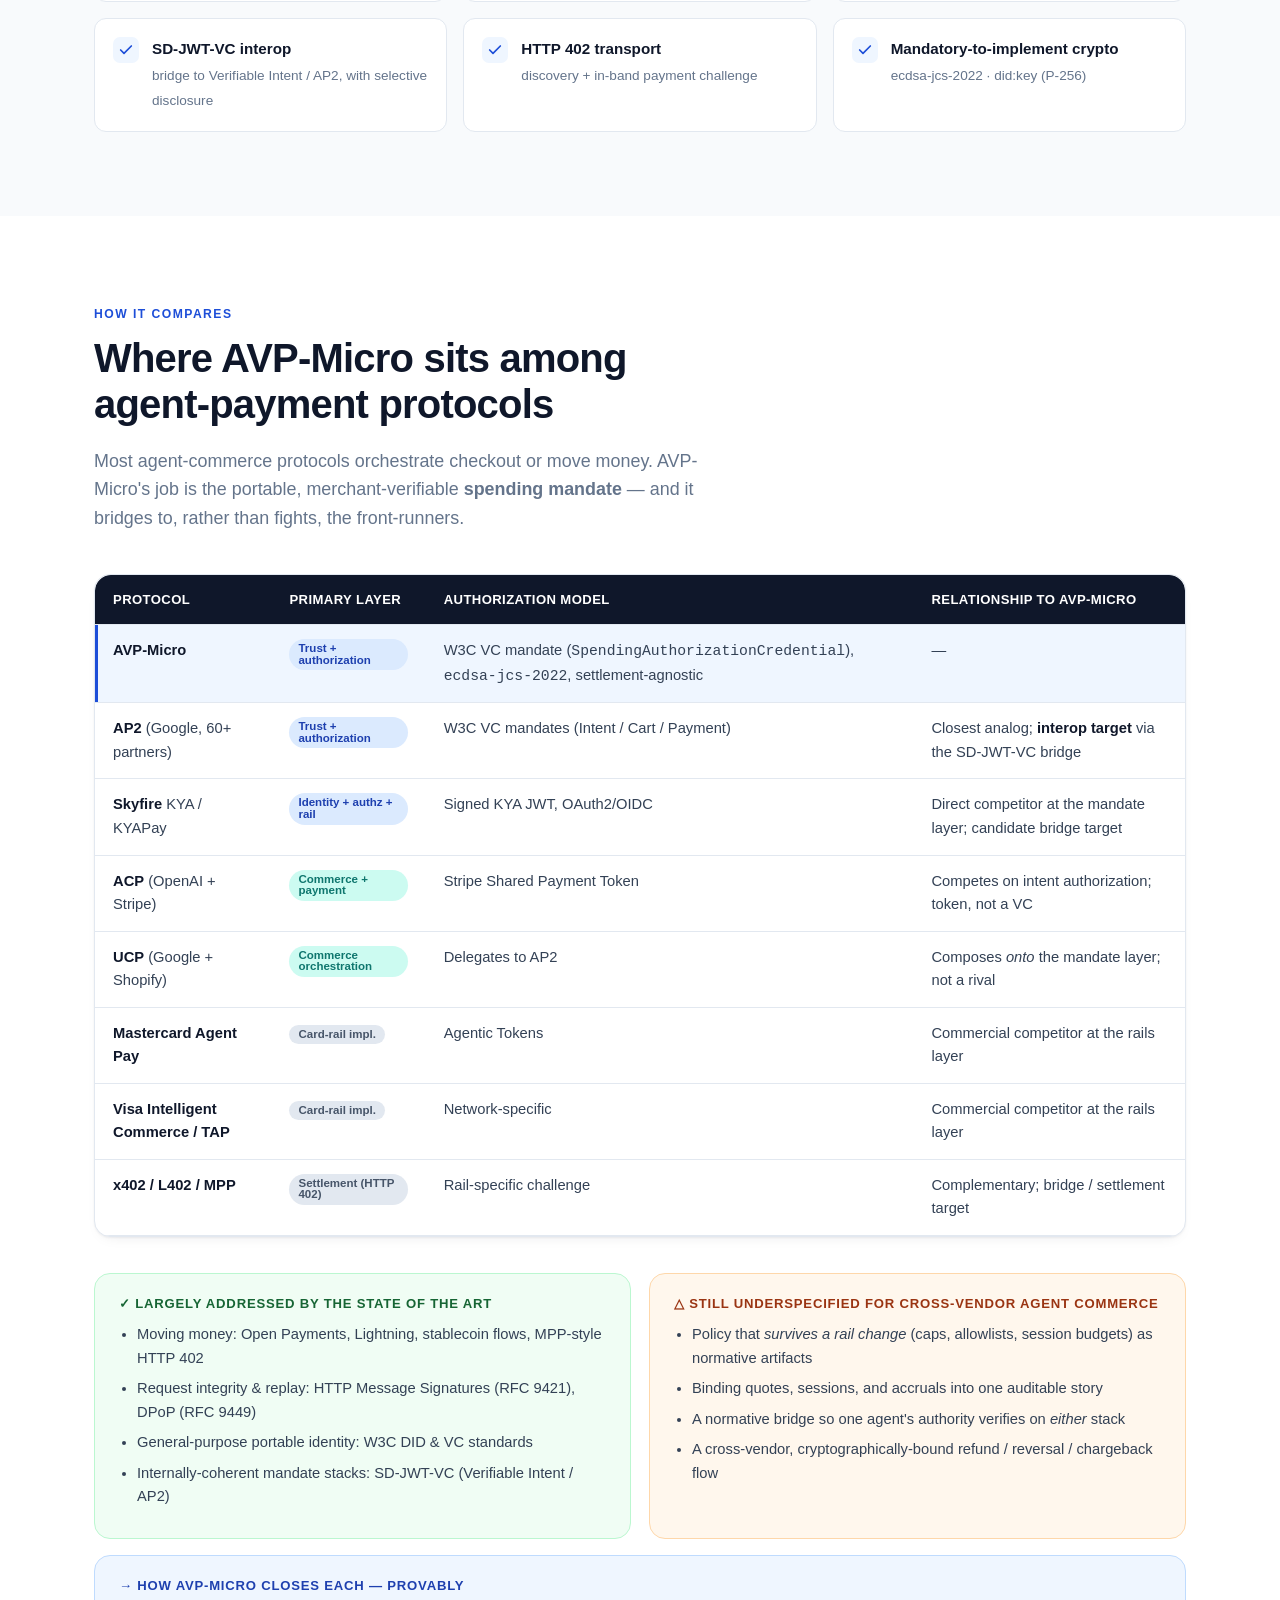
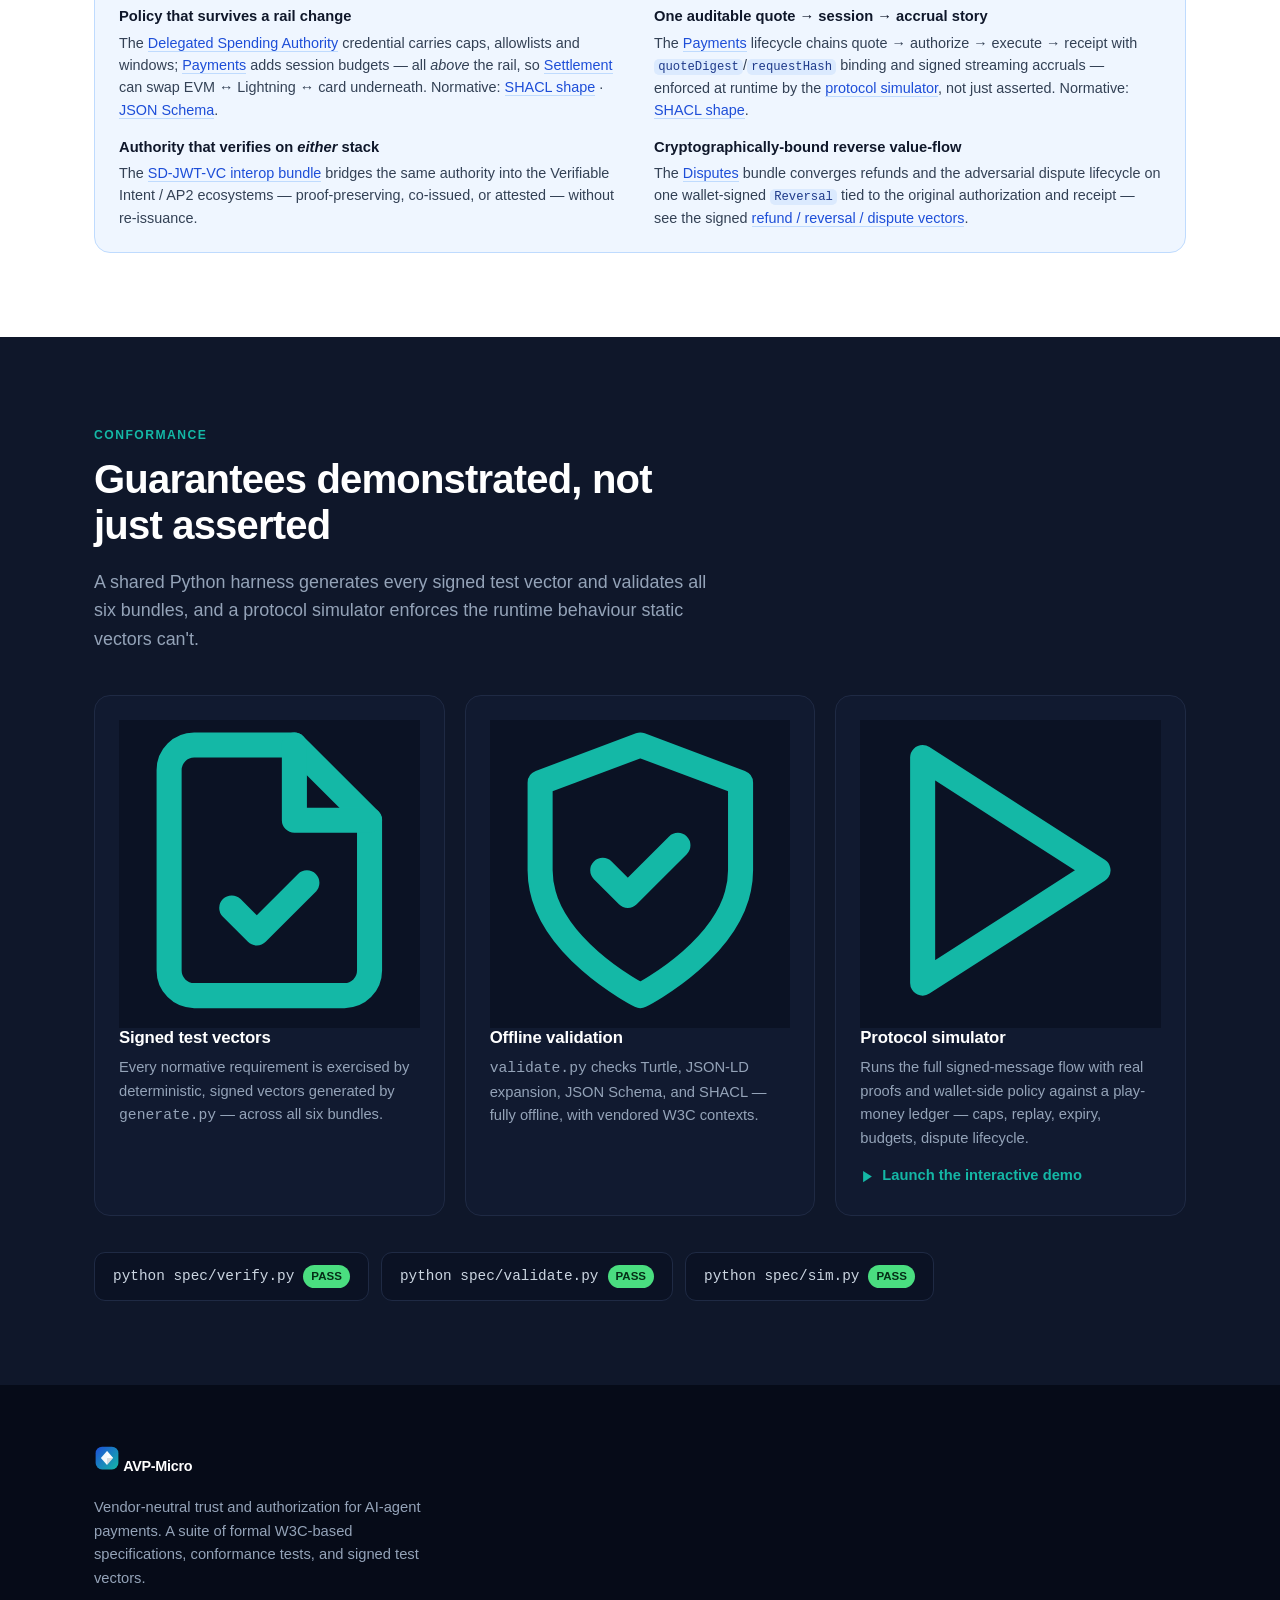
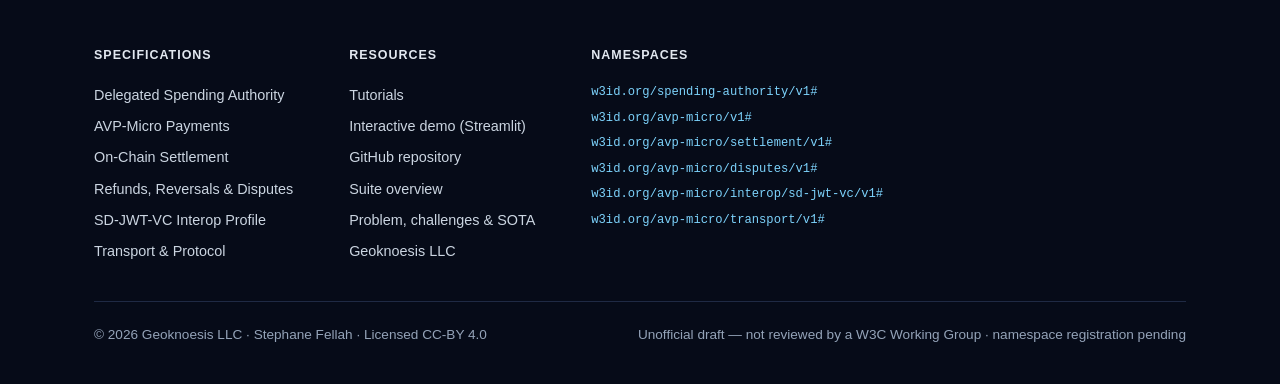
==== commit ea3a80bd: "docs(site): close the gap-analysis loop with a 'how AVP-Micro solves each' card The home-page gap an" ====
--- a/index.html
+++ b/index.html
@@ -7,7 +7,7 @@
   <meta name="description" content="AVP-Micro is a vendor-neutral trust and authorization layer for AI-agent payments: six open specifications built on W3C Verifiable Credentials 2.0, DIDs, and Data Integrity proofs — delegated spending authority that any merchant can verify, above any settlement rail.">
   <link rel="canonical" href="https://geoknoesis.github.io/avp-micro-spec/">
   <link rel="icon" type="image/svg+xml" href="assets/favicon.svg">
-  <link rel="stylesheet" href="assets/avp.css?v=2">
+  <link rel="stylesheet" href="assets/avp.css?v=3">
 
   <!-- Open Graph / Twitter -->
   <meta property="og:type" content="website">
@@ -492,6 +492,27 @@
           <li>A normative bridge so one agent's authority verifies on <em>either</em> stack</li>
           <li>A cross-vendor, cryptographically-bound refund / reversal / chargeback flow</li>
         </ul>
+      </div>
+      <div class="gap-card gap-fill">
+        <h4>→ How AVP-Micro closes each — provably</h4>
+        <dl class="gap-map">
+          <div>
+            <dt>Policy that survives a rail change</dt>
+            <dd>The <a href="spec/authority/">Delegated Spending Authority</a> credential carries caps, allowlists and windows; <a href="spec/payments/">Payments</a> adds session budgets — all <em>above</em> the rail, so <a href="spec/settlement/">Settlement</a> can swap EVM ↔ Lightning ↔ card underneath. Normative: <a href="spec/authority/shapes/dsa-shapes.ttl">SHACL shape</a> · <a href="spec/authority/schemas/dsa.schema.json">JSON Schema</a>.</dd>
+          </div>
+          <div>
+            <dt>One auditable quote → session → accrual story</dt>
+            <dd>The <a href="spec/payments/">Payments</a> lifecycle chains quote → authorize → execute → receipt with <code>quoteDigest</code>/<code>requestHash</code> binding and signed streaming accruals — enforced at runtime by the <a href="spec/sim-scenarios.json">protocol simulator</a>, not just asserted. Normative: <a href="spec/payments/shapes/avp-shapes.ttl">SHACL shape</a>.</dd>
+          </div>
+          <div>
+            <dt>Authority that verifies on <em>either</em> stack</dt>
+            <dd>The <a href="spec/interop-sd-jwt-vc/">SD-JWT-VC interop bundle</a> bridges the same authority into the Verifiable Intent / AP2 ecosystems — proof-preserving, co-issued, or attested — without re-issuance.</dd>
+          </div>
+          <div>
+            <dt>Cryptographically-bound reverse value-flow</dt>
+            <dd>The <a href="spec/disputes/">Disputes</a> bundle converges refunds and the adversarial dispute lifecycle on one wallet-signed <code>Reversal</code> tied to the original authorization and receipt — see the signed <a href="spec/disputes/test-vectors">refund / reversal / dispute vectors</a>.</dd>
+          </div>
+        </dl>
       </div>
     </div>
   </div>
--- a/assets/avp.css
+++ b/assets/avp.css
@@ -351,6 +351,14 @@
 .gap-card h4 { margin: 0 0 12px; font-size: .82rem; letter-spacing: .06em; text-transform: uppercase; }
 .gap-card ul { margin: 0; padding-left: 18px; }
 .gap-card li { font-size: .92rem; margin-bottom: 7px; color: var(--slate); }
+.gap-fill { grid-column: 1 / -1; background: #eff6ff; border-color: #bfdbfe; margin-top: -2px; }
+.gap-fill h4 { color: #1e40af; }
+.gap-map { margin: 0; display: grid; grid-template-columns: repeat(2, 1fr); gap: 14px 28px; }
+.gap-map dt { font-weight: 700; font-size: .92rem; color: var(--ink); margin-bottom: 3px; }
+.gap-map dd { margin: 0; font-size: .9rem; line-height: 1.55; color: var(--slate); }
+.gap-map a { border-bottom: 1px solid #bfdbfe; }
+.gap-map a:hover { border-bottom-color: var(--blue); }
+.gap-map code { font-size: .85em; background: #dbeafe; color: #1e3a8a; padding: .08em .34em; border-radius: 5px; }
 
 /* ============================================================
    CONFORMANCE (dark)
@@ -404,7 +412,7 @@
   .nav-links.open { transform: translateY(0); visibility: visible; }
   .nav-links a { padding: 12px 12px; border-radius: 9px; }
   .nav-toggle { display: inline-flex; }
-  .grid-2, .grid-3, .spec-grid, .feat-grid, .chal, .conf-grid, .gap-grid, .arch-pillars { grid-template-columns: 1fr; }
+  .grid-2, .grid-3, .spec-grid, .feat-grid, .chal, .conf-grid, .gap-grid, .arch-pillars, .gap-map { grid-template-columns: 1fr; }
   .flow-arrow { transform: rotate(90deg); width: 100%; padding: 4px 0; }
   .flow-step { min-width: 0; }
   .hero-cta { flex-direction: column; align-items: stretch; }
